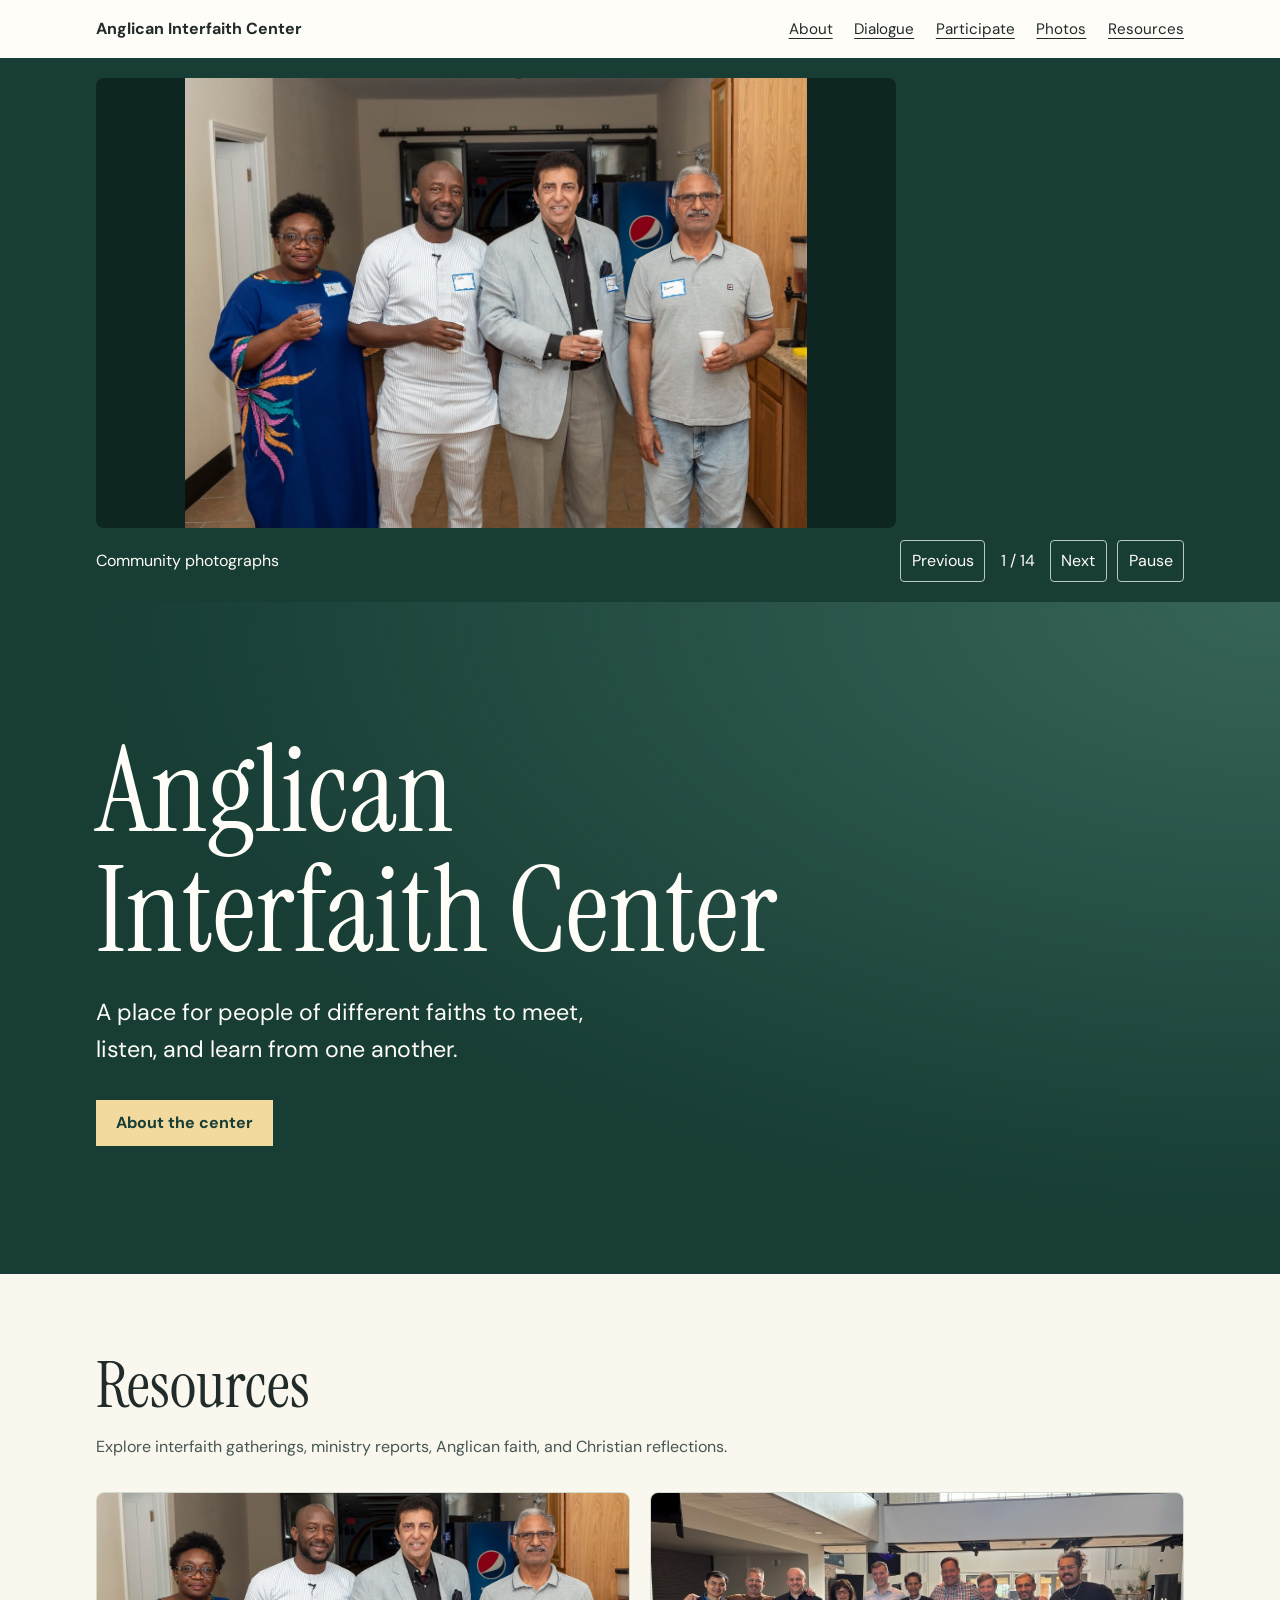
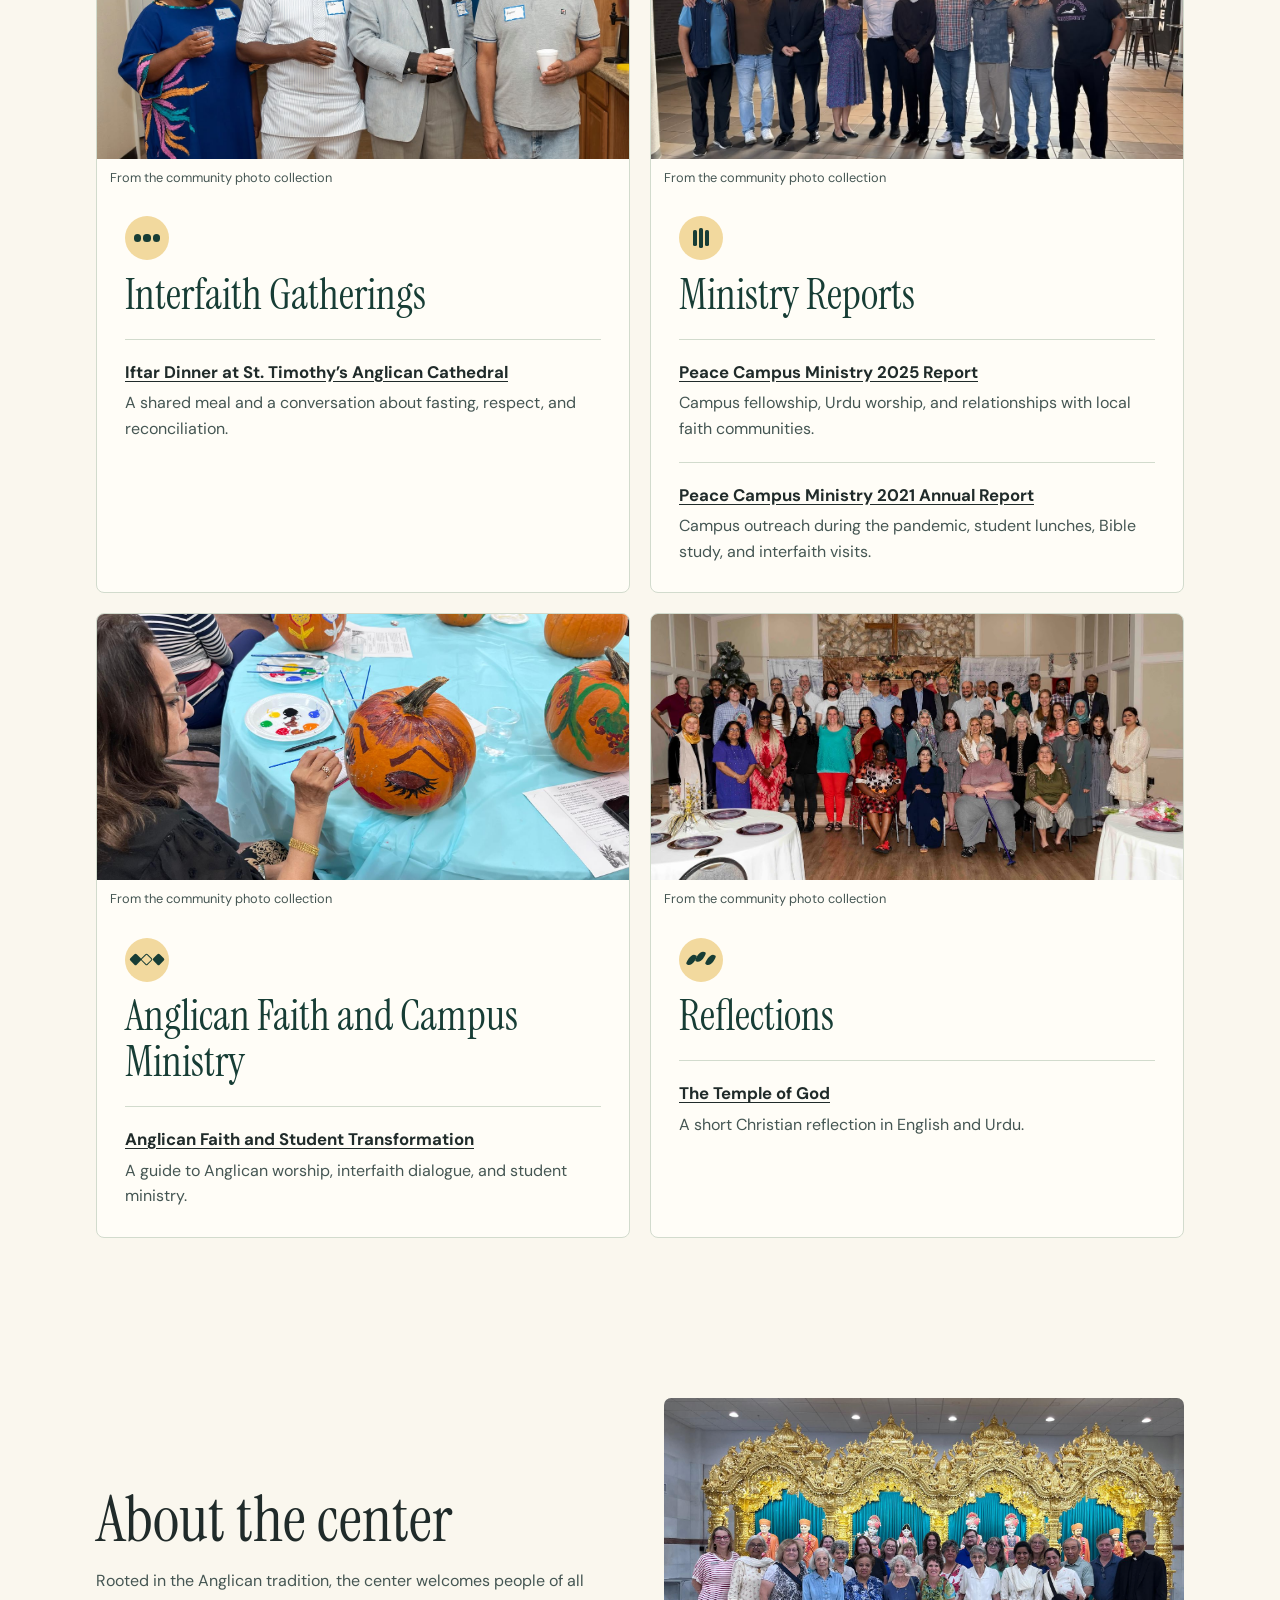
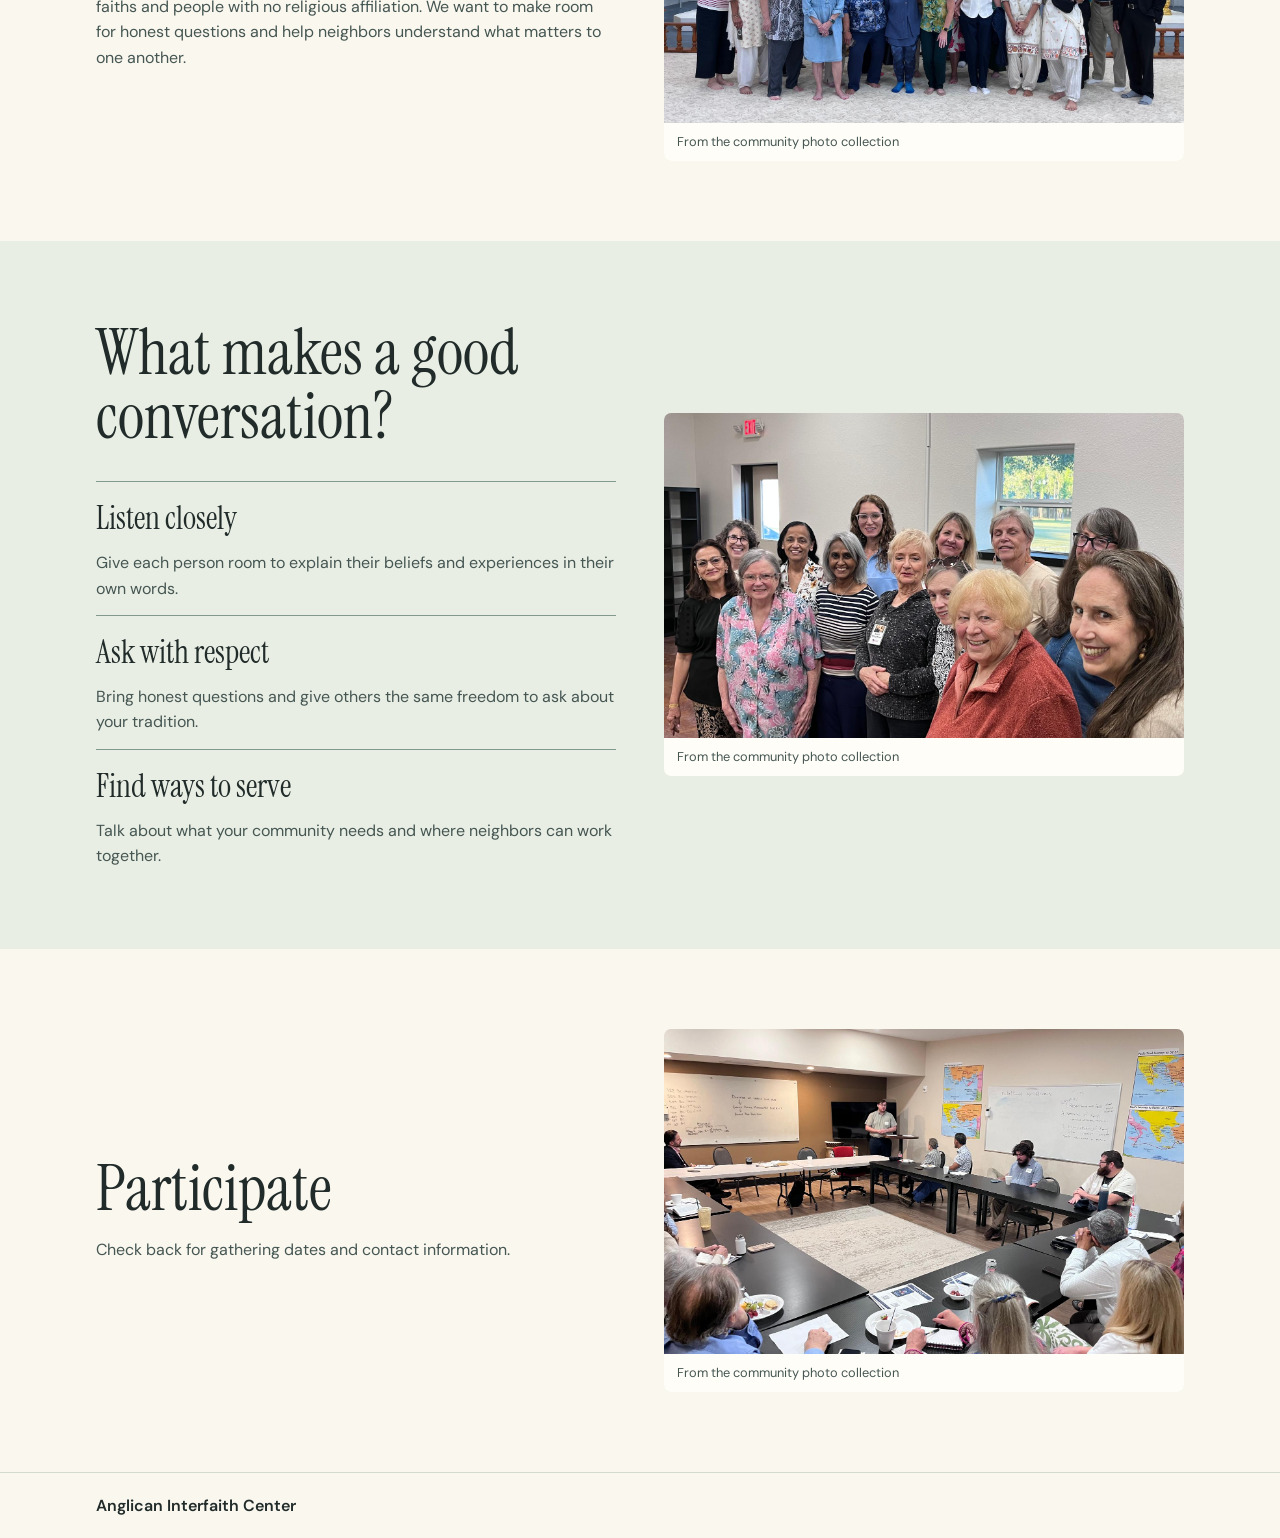
==== index.html @ e0653005 "Add files via upload" ====
<!doctype html>
<html lang="en">
<head>
  <meta charset="utf-8">
  <meta name="viewport" content="width=device-width, initial-scale=1">
  <meta name="description" content="Anglican Interfaith Center is a place for people of different faiths to meet, listen, and learn from one another.">
  <title>Anglican Interfaith Center</title>
  <link rel="stylesheet" href="./styles.css?v=4">
  <script src="./slideshow.js" defer></script>
</head>
<body>
  <a class="skip" href="#main">Skip to content</a>
  <header class="site-header">
    <div class="wrap header-inner">
      <a class="brand" href="./">Anglican Interfaith Center</a>
      <nav aria-label="Main">
        <a href="#about">About</a>
        <a href="#dialogue">Dialogue</a>
        <a href="#participate">Participate</a><a href="#photos">Photos</a>
      <a href="#resources">Resources</a></nav>
    </div>
  </header>
  <main id="main">
    <section id="photos" class="slideshow" aria-label="Community photo slideshow">
      <div class="wrap slideshow-inner">
        <div class="slide-frame">
<img src="./WhatsApp%20Image%202026-11-13%20at%208.32.36%20PM.jpeg" alt="Community gathering photo 1">
<img data-src="./WhatsApp%20Image%202026-11-13%20at%208.42.29%20PM.jpeg" alt="Community gathering photo 2" hidden>
<img data-src="./WhatsApp%20Image%202026-11-13%20at%208.43.48%20PM.jpeg" alt="Community gathering photo 3" hidden>
<img data-src="./WhatsApp%20Image%202026-11-13%20at%208.54.29%20PM%20%281%29.jpeg" alt="Community gathering photo 4" hidden>
<img data-src="./WhatsApp%20Image%202026-11-13%20at%208.54.29%20PM.jpeg" alt="Community gathering photo 5" hidden>
<img data-src="./WhatsApp%20Image%202026-11-13%20at%208.54.29%20PM%20%282%29.jpeg" alt="Community gathering photo 6" hidden>
<img data-src="./WhatsApp%20Image%202026-11-13%20at%208.54.29%20PM%20%283%29.jpeg" alt="Community gathering photo 7" hidden>
<img data-src="./WhatsApp%20Image%202026-11-13%20at%208.56.56%20PM.jpeg" alt="Community gathering photo 8" hidden>
<img data-src="./WhatsApp%20Image%202026-11-13%20at%208.56.56%20PM%20%281%29.jpeg" alt="Community gathering photo 9" hidden>
<img data-src="./WhatsApp%20Image%202026-11-13%20at%208.56.56%20PM%20%282%29.jpeg" alt="Community gathering photo 10" hidden>
<img data-src="./WhatsApp%20Image%202026-11-13%20at%208.30.52%20PM.jpeg" alt="Community gathering photo 11" hidden>
<img data-src="./WhatsApp%20Image%202026-11-13%20at%208.28.42%20PM.jpeg" alt="Community gathering photo 12" hidden>
<img data-src="./WhatsApp%20Image%202026-11-13%20at%208.24.14%20PM.jpeg" alt="Community gathering photo 13" hidden>
<img data-src="./WhatsApp%20Image%202026-11-13%20at%208.21.56%20PM.jpeg" alt="Community gathering photo 14" hidden>
        </div>
        <div class="slide-toolbar">
          <span>Community photographs</span>
          <div class="slide-controls" hidden>
            <button type="button" data-step="-1" aria-label="Previous photo">Previous</button>
            <span class="slide-count">1 / 14</span>
            <button type="button" data-step="1" aria-label="Next photo">Next</button>
            <button type="button" class="slide-toggle">Pause</button>
          </div>
        </div>
      </div>
    </section>

    <section class="hero" aria-labelledby="page-title">
      <div class="wrap">
        <h1 id="page-title">Anglican<br>Interfaith Center</h1>
        <p>A place for people of different faiths to meet, listen, and learn from one another.</p>
        <a class="button" href="#about">About the center</a>
      </div>
    </section>
    <section class="wrap section" id="resources" aria-labelledby="resources-title"><h2 id="resources-title">Resources</h2><p>Explore interfaith gatherings, ministry reports, Anglican faith, and Christian reflections.</p><div class="resource-grid">
      <section class="resource-card resource-visual"><figure class="feature-photo "><img src="./WhatsApp%20Image%202026-11-13%20at%208.32.36%20PM.jpeg" alt="A scene from the center’s community photo collection" loading="lazy" decoding="async"><figcaption>From the community photo collection</figcaption></figure><div class="resource-card-body"><span class="motif motif-gather" aria-hidden="true"><i></i><i></i><i></i></span><h2>Interfaith Gatherings</h2>
        <div class="resource-entry"><h3><a href="./iftar.html">Iftar Dinner at St. Timothy’s Anglican Cathedral</a></h3><p>A shared meal and a conversation about fasting, respect, and reconciliation.</p></div>
      </div></section>
      <section class="resource-card resource-visual"><figure class="feature-photo "><img src="./WhatsApp%20Image%202026-11-13%20at%208.43.48%20PM.jpeg" alt="A scene from the center’s community photo collection" loading="lazy" decoding="async"><figcaption>From the community photo collection</figcaption></figure><div class="resource-card-body"><span class="motif motif-reports" aria-hidden="true"><i></i><i></i><i></i></span><h2>Ministry Reports</h2>
        <div class="resource-entry"><h3><a href="./report-2025.html">Peace Campus Ministry 2025 Report</a></h3><p>Campus fellowship, Urdu worship, and relationships with local faith communities.</p></div>
        <div class="resource-entry"><h3><a href="./report-2021.html">Peace Campus Ministry 2021 Annual Report</a></h3><p>Campus outreach during the pandemic, student lunches, Bible study, and interfaith visits.</p></div>
      </div></section>
      <section class="resource-card resource-visual"><figure class="feature-photo "><img src="./WhatsApp%20Image%202026-11-13%20at%208.54.29%20PM%20%282%29.jpeg" alt="A scene from the center’s community photo collection" loading="lazy" decoding="async"><figcaption>From the community photo collection</figcaption></figure><div class="resource-card-body"><span class="motif motif-faith" aria-hidden="true"><i></i><i></i><i></i></span><h2>Anglican Faith and Campus Ministry</h2>
        <div class="resource-entry"><h3><a href="./anglican-faith.html">Anglican Faith and Student Transformation</a></h3><p>A guide to Anglican worship, interfaith dialogue, and student ministry.</p></div>
      </div></section>
      <section class="resource-card resource-visual"><figure class="feature-photo "><img src="./WhatsApp%20Image%202026-11-13%20at%208.28.42%20PM.jpeg" alt="A scene from the center’s community photo collection" loading="lazy" decoding="async"><figcaption>From the community photo collection</figcaption></figure><div class="resource-card-body"><span class="motif motif-reflect" aria-hidden="true"><i></i><i></i><i></i></span><h2>Reflections</h2>
        <div class="resource-entry"><h3><a href="./temple-of-god.html">The Temple of God</a></h3><p>A short Christian reflection in English and Urdu.</p></div>
      </div></section>
    </div>
  </section>
    <section class="wrap section" id="about" aria-labelledby="about-title"><div class="section-visual"><div>
      <h2 id="about-title">About the center</h2>
      <p>Rooted in the Anglican tradition, the center welcomes people of all faiths and people with no religious affiliation. We want to make room for honest questions and help neighbors understand what matters to one another.</p>
    </div><figure class="feature-photo "><img src="./WhatsApp%20Image%202026-11-13%20at%208.42.29%20PM.jpeg" alt="A scene from the center’s community photo collection" loading="lazy" decoding="async"><figcaption>From the community photo collection</figcaption></figure></div></section>
    <section class="dialogue" id="dialogue" aria-labelledby="dialogue-title"><div class="section-visual"><div>
      <div class="wrap section">
        <h2 id="dialogue-title">What makes a good conversation?</h2>
        <div class="topics">
          <article>
            <h3>Listen closely</h3>
            <p>Give each person room to explain their beliefs and experiences in their own words.</p>
          </article>
          <article>
            <h3>Ask with respect</h3>
            <p>Bring honest questions and give others the same freedom to ask about your tradition.</p>
          </article>
          <article>
            <h3>Find ways to serve</h3>
            <p>Talk about what your community needs and where neighbors can work together.</p>
          </article>
        </div>
      </div>
    </div><figure class="feature-photo "><img src="./WhatsApp%20Image%202026-11-13%20at%208.54.29%20PM%20%283%29.jpeg" alt="A scene from the center’s community photo collection" loading="lazy" decoding="async"><figcaption>From the community photo collection</figcaption></figure></div></section>
    <section class="wrap section" id="participate" aria-labelledby="participate-title"><div class="section-visual"><div>
      <h2 id="participate-title">Participate</h2>
      <p>Check back for gathering dates and contact information.</p>
    </div><figure class="feature-photo "><img src="./WhatsApp%20Image%202026-11-13%20at%208.56.56%20PM%20%281%29.jpeg" alt="A scene from the center’s community photo collection" loading="lazy" decoding="async"><figcaption>From the community photo collection</figcaption></figure></div></section>
  </main>
  <footer class="site-footer">
    <div class="wrap">Anglican Interfaith Center</div>
  </footer>
</body>
</html>
---- styles.css ----
@import url("https://fonts.googleapis.com/css2?family=DM+Sans:wght@400;500;600;700&family=Instrument+Serif:ital@0;1&display=swap");

:root {
  color-scheme: light;
  --ink: #202b2a;
  --muted: #455653;
  --paper: #faf7ee;
  --white: #fffdf7;
  --green: #173d35;
  --gold: #f2d99e;
  --line: #d2dbcd;
  font: 100%/1.6 "DM Sans", system-ui, sans-serif;
}
* { box-sizing: border-box; }
body { margin: 0; background: var(--paper); color: var(--ink); }
a { color: inherit; }
a:focus-visible { outline: 3px solid currentColor; outline-offset: 5px; }
.wrap { width: min(100% - 2.5rem, 68rem); margin-inline: auto; }
.skip { position: absolute; z-index: 1; top: 1rem; left: 1rem; background: var(--white); padding: .5rem 1rem; transform: translateY(-200%); }
.skip:focus { transform: none; }
.site-header { background: var(--white); }
.header-inner { display: flex; justify-content: space-between; align-items: center; flex-wrap: wrap; gap: .75rem 2rem; padding-block: 1rem; }
.brand { font-weight: 700; text-decoration: none; }
nav { display: flex; flex-wrap: wrap; gap: .5rem 1.35rem; }
nav a { font-size: .95rem; text-decoration-thickness: 1px; text-underline-offset: .25em; }
.hero { background: radial-gradient(ellipse at top right, #376458, transparent 65%), var(--green); color: var(--white); padding-block: clamp(4rem, 11vw, 8rem); }
h1, h2, h3 { font-family: "Instrument Serif", Georgia, serif; font-weight: 400; line-height: 1; margin: 0; }
h1 { font-size: clamp(3.25rem, 10vw, 7.5rem); }
.hero p { max-width: 34rem; font-size: clamp(1.1rem, 2.5vw, 1.45rem); margin-block: 1.5rem 2rem; }
.button { display: inline-block; background: var(--gold); color: var(--green); padding: .65rem 1.25rem; font-weight: 700; text-decoration: none; }
.button:hover { background: var(--white); }
.button:focus-visible { outline-color: var(--white); }
.section { padding-block: clamp(2.75rem, 7vw, 5rem); }
h2 { font-size: clamp(2.5rem, 6vw, 4rem); }
h3 { font-size: 2rem; }
.section p { color: var(--muted); max-width: 42rem; margin-block: 1rem 0; }
.dialogue { background: #e9eee4; }
.topics { display: grid; grid-template-columns: repeat(auto-fit, minmax(min(100%, 15rem), 1fr)); gap: 1.5rem; margin-top: 2rem; }
.topics article { border-top: 1px solid #82998d; padding-top: 1.25rem; }
.site-footer { border-top: 1px solid var(--line); padding-block: 1.25rem; font-weight: 600; }

.gallery-title { font-size: clamp(3rem, 7vw, 5.5rem); }
.gallery { display: grid; grid-template-columns: repeat(auto-fit, minmax(min(100%, 19rem), 1fr)); gap: 1.25rem; list-style: none; margin: 2rem 0 0; padding: 0; }
.gallery img { display: block; width: 100%; aspect-ratio: 4 / 3; object-fit: contain; background: #ece6d7; }

[hidden] { display: none !important; }
.slideshow { background: #173d35; color: #fffdf7; padding-block: 1.25rem; }
.slide-frame { aspect-ratio: 16 / 9; max-height: 65vh; background: #0d2621; overflow: hidden; border-radius: .5rem; }
.slide-frame img { width: 100%; height: 100%; object-fit: contain; display: block; }
.slide-toolbar, .slide-controls { display: flex; align-items: center; flex-wrap: wrap; gap: .65rem; }
.slide-toolbar { justify-content: space-between; margin-top: .75rem; }
.slide-controls button { color: inherit; background: transparent; border: 1px solid #b9c9be; border-radius: .25rem; padding: .45rem .65rem; cursor: pointer; font: inherit; }
.slide-controls button:hover { background: #376458; }
.slide-count { min-width: 4ch; text-align: center; font-variant-numeric: tabular-nums; }

.resource-grid { display: grid; grid-template-columns: repeat(auto-fit,minmax(min(100%,24rem),1fr)); gap: 1.25rem; margin-top: 2rem; }
.resource-card { background: var(--white); border: 1px solid var(--line); border-radius: .5rem; padding: clamp(1.25rem,4vw,2rem); }
.resource-card h2 { font-size: clamp(2rem,5vw,2.9rem); color: var(--green); }
.resource-entry { margin-top: 1.25rem; border-top: 1px solid var(--line); padding-top: 1.25rem; }
.resource-entry h3 { font: 700 1.05rem/1.45 "DM Sans",system-ui,sans-serif; }
.resource-entry p { margin-top: .4rem; }
.reading { max-width: 49rem; }
.reading h2 { font-size: clamp(2rem,5vw,2.9rem); margin-top: 2rem; }
.reading li + li { margin-top: .5rem; }
.reading .back-link { margin: 0 0 1rem; }
.reading .byline { border-bottom: 1px solid var(--line); padding-bottom: 1.2rem; }
.reading [lang="ur"] { border-top: 1px solid var(--line); margin-top: 2rem; font-family: "Noto Nastaliq Urdu", "Noto Naskh Arabic", "Segoe UI", serif; font-size: 1.2rem; line-height: 2; }
.reading [lang="ur"] h2 { font-family: inherit; }

#resources, #photos { scroll-margin-top: 1rem; }
.slideshow .slide-frame { max-height: min(50vh, 33rem); }
.reading .article-intro { font-size: 1.22rem; line-height: 1.6; color: var(--ink); }
.resource-card h2 { line-height: 1.1; }
.resource-entry a { text-underline-offset: .18em; }

.feature-photo { margin: 0; background: #e9eee4; border-radius: .45rem; overflow: hidden; }
.feature-photo img { display: block; width: 100%; aspect-ratio: 16 / 10; object-fit: cover; }
.feature-photo figcaption { padding: .55rem .8rem; font-size: .8rem; color: var(--muted); background: var(--white); }
.resource-card.resource-visual { padding: 0; overflow: hidden; }
.resource-card > .feature-photo { border-radius: 0; }
.resource-card .feature-photo img { aspect-ratio: 2 / 1; }
.resource-card-body { position: relative; padding: 1.2rem clamp(1rem, 3vw, 1.75rem) 1.75rem; }
.resource-card-body > h2 { font-size: clamp(1.85rem, 4vw, 2.6rem); }
.section-visual { display: grid; grid-template-columns: repeat(auto-fit,minmax(min(100%,23rem),1fr)); gap: clamp(1.25rem,5vw,3rem); align-items: center; }
.dialogue .section-visual { width: min(100% - 2.5rem, 68rem); margin-inline: auto; padding-block: clamp(2.75rem,7vw,5rem); }
.dialogue .section-visual .wrap.section { width: auto; margin: 0; padding: 0; }
.dialogue .topics { grid-template-columns: 1fr; gap: .85rem; }
.article-photo { margin-block: 1.5rem 2rem; }
.motif { display: inline-flex; width: 2.75rem; height: 2.75rem; align-items: center; justify-content: center; gap: .15rem; margin-bottom: .8rem; border-radius: 50%; background: #f2d99e; color: #173d35; }
.motif i { display: block; width: .45rem; height: .45rem; background: currentColor; border-radius: 50%; }
.motif-reports i { height: .95rem; width: .25rem; border-radius: .1rem; }
.motif-reports i:nth-child(2) { height: 1.25rem; }
.motif-faith i { width: .57rem; height: .57rem; transform: rotate(45deg); border-radius: .1rem; }
.motif-faith i:nth-child(2) { background: transparent; border: 1px solid currentColor; }
.motif-reflect i { width: .45rem; height: .75rem; border-radius: 70% 15%; transform: rotate(25deg); }
.motif-reflect i:nth-child(2) { transform: translateY(-.2rem) rotate(25deg); }
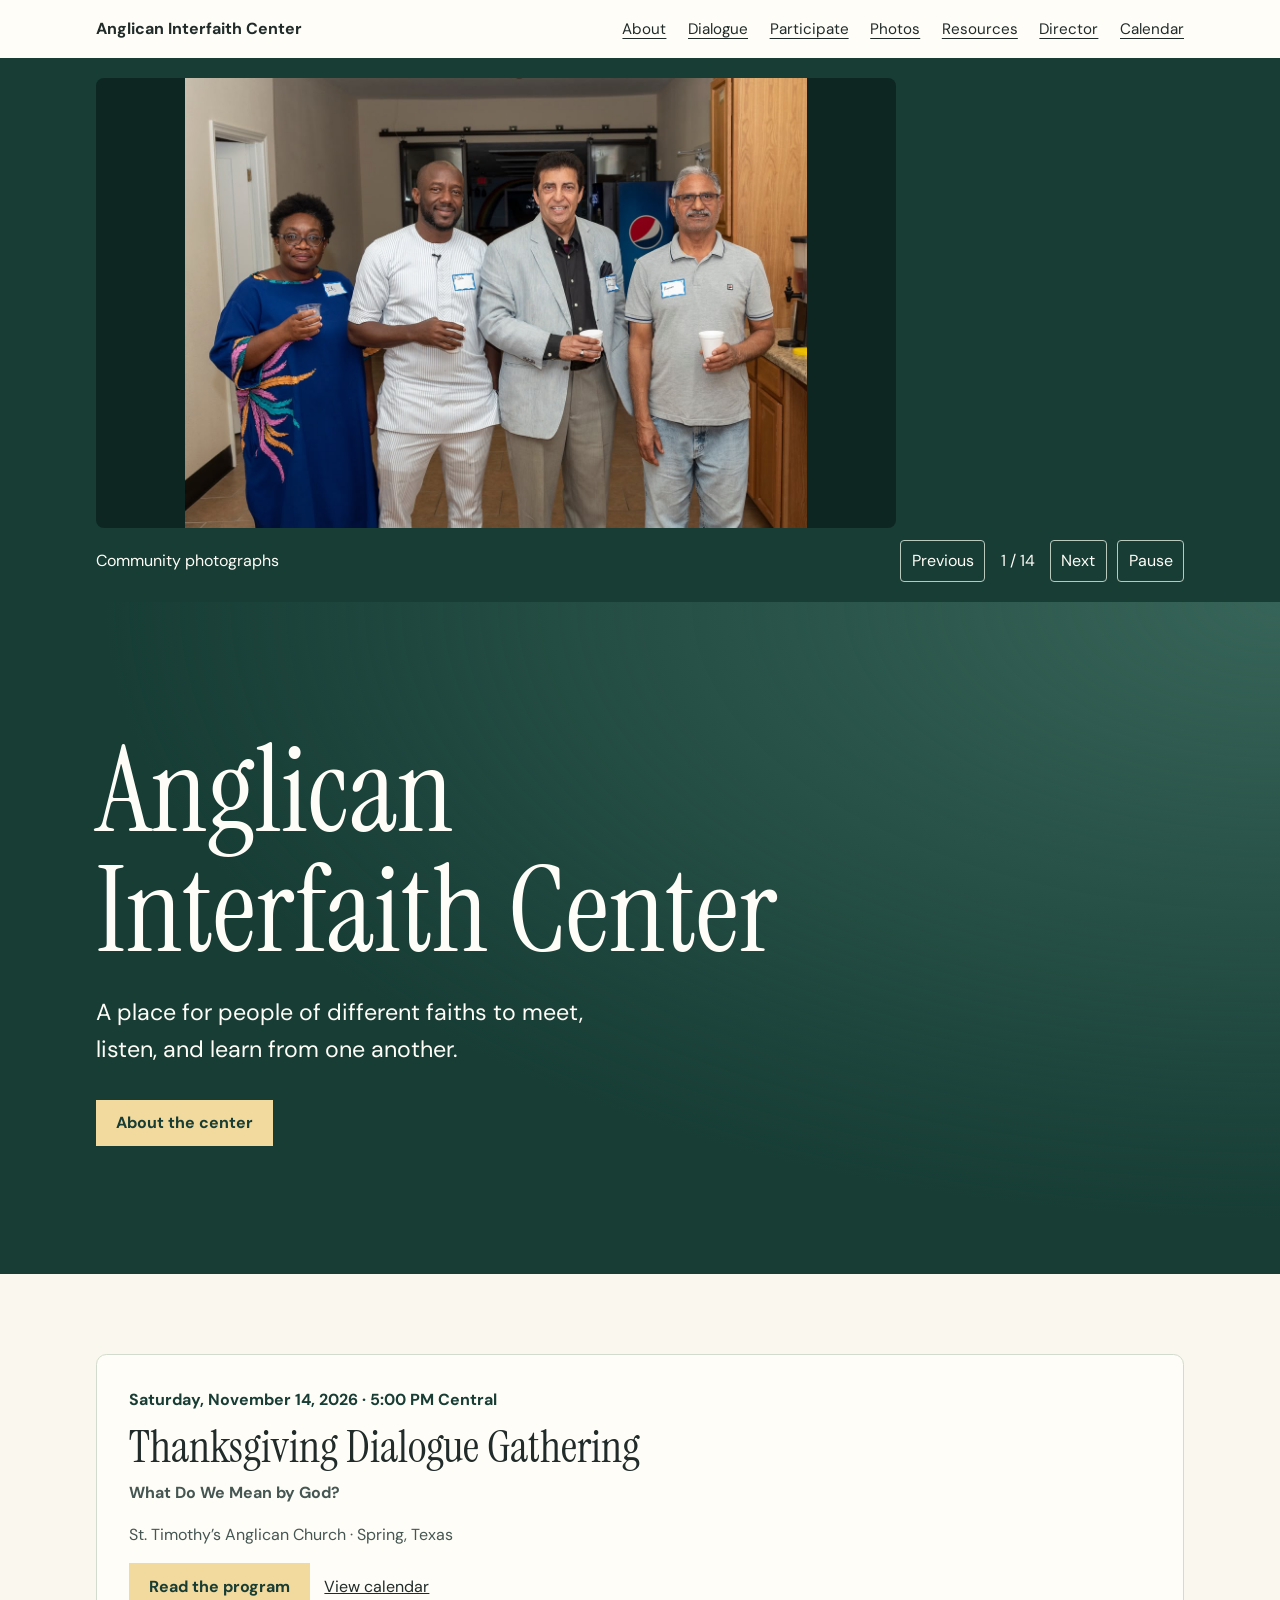
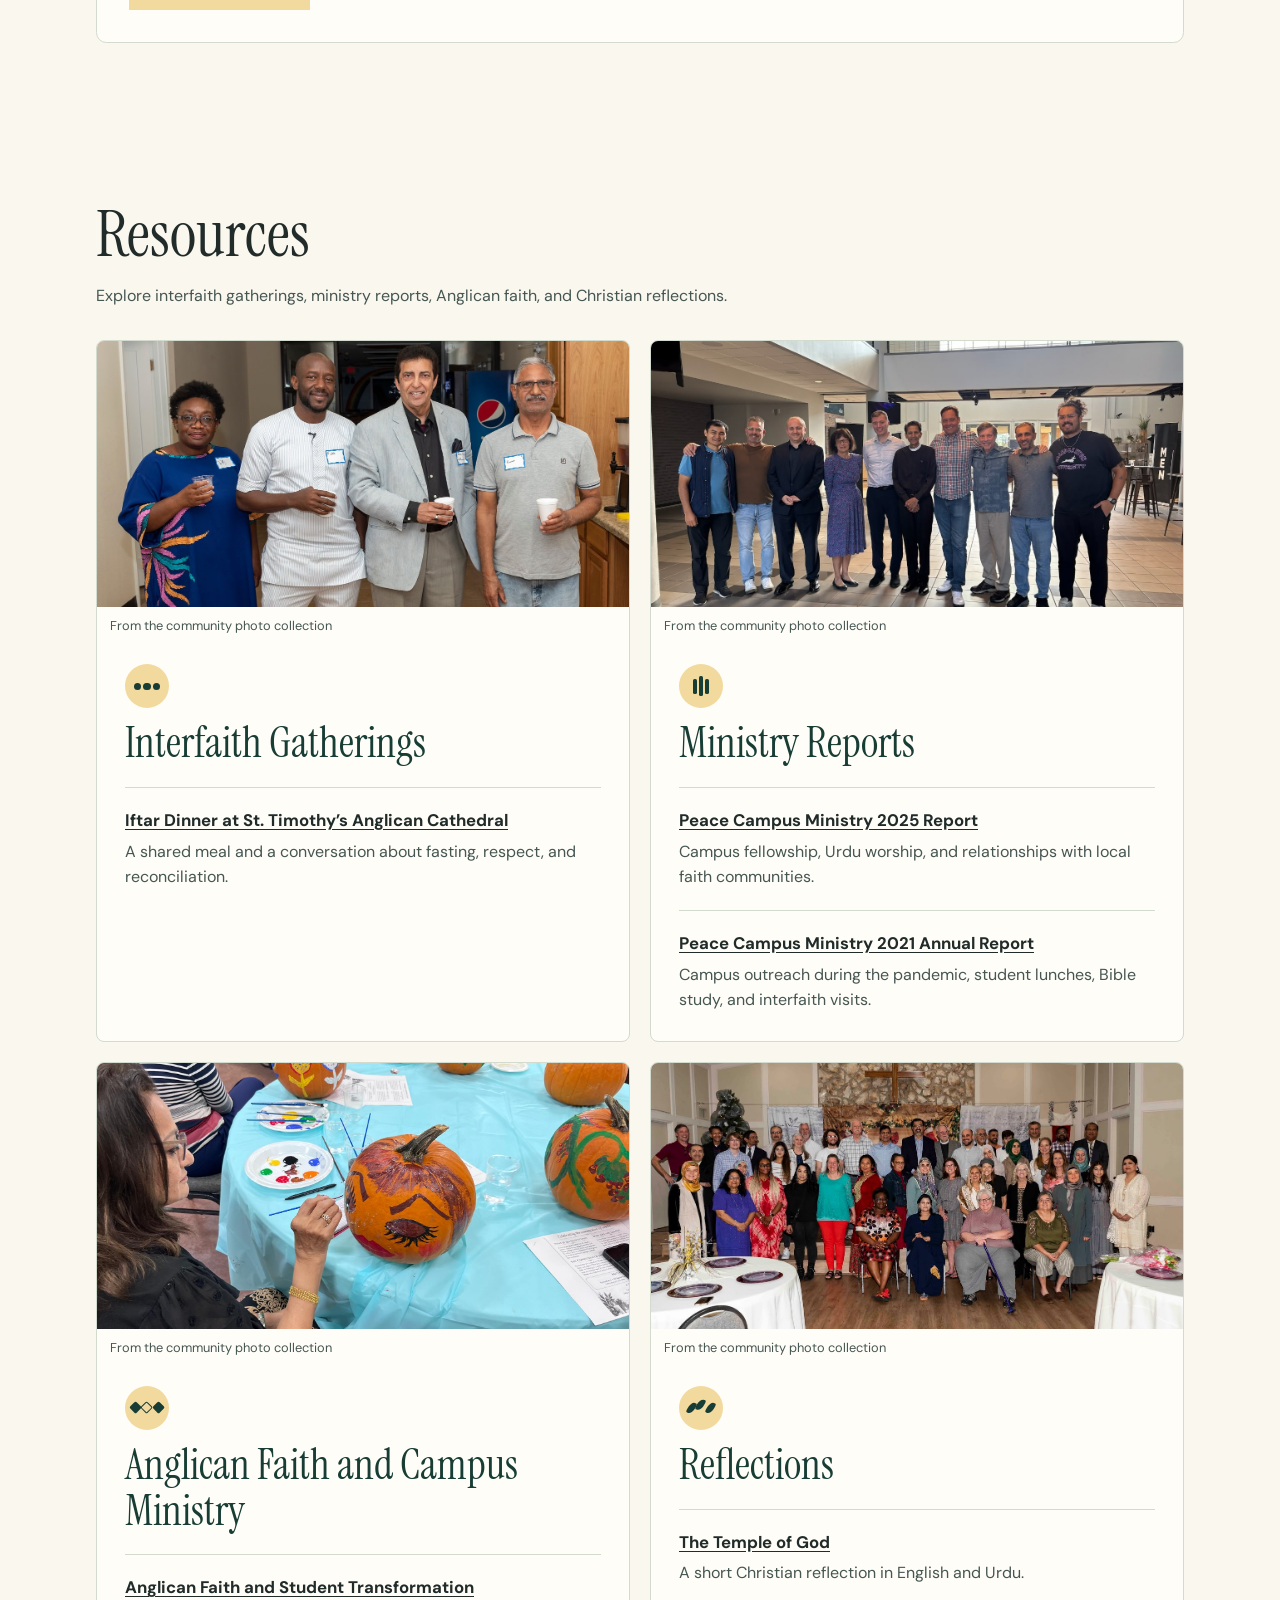
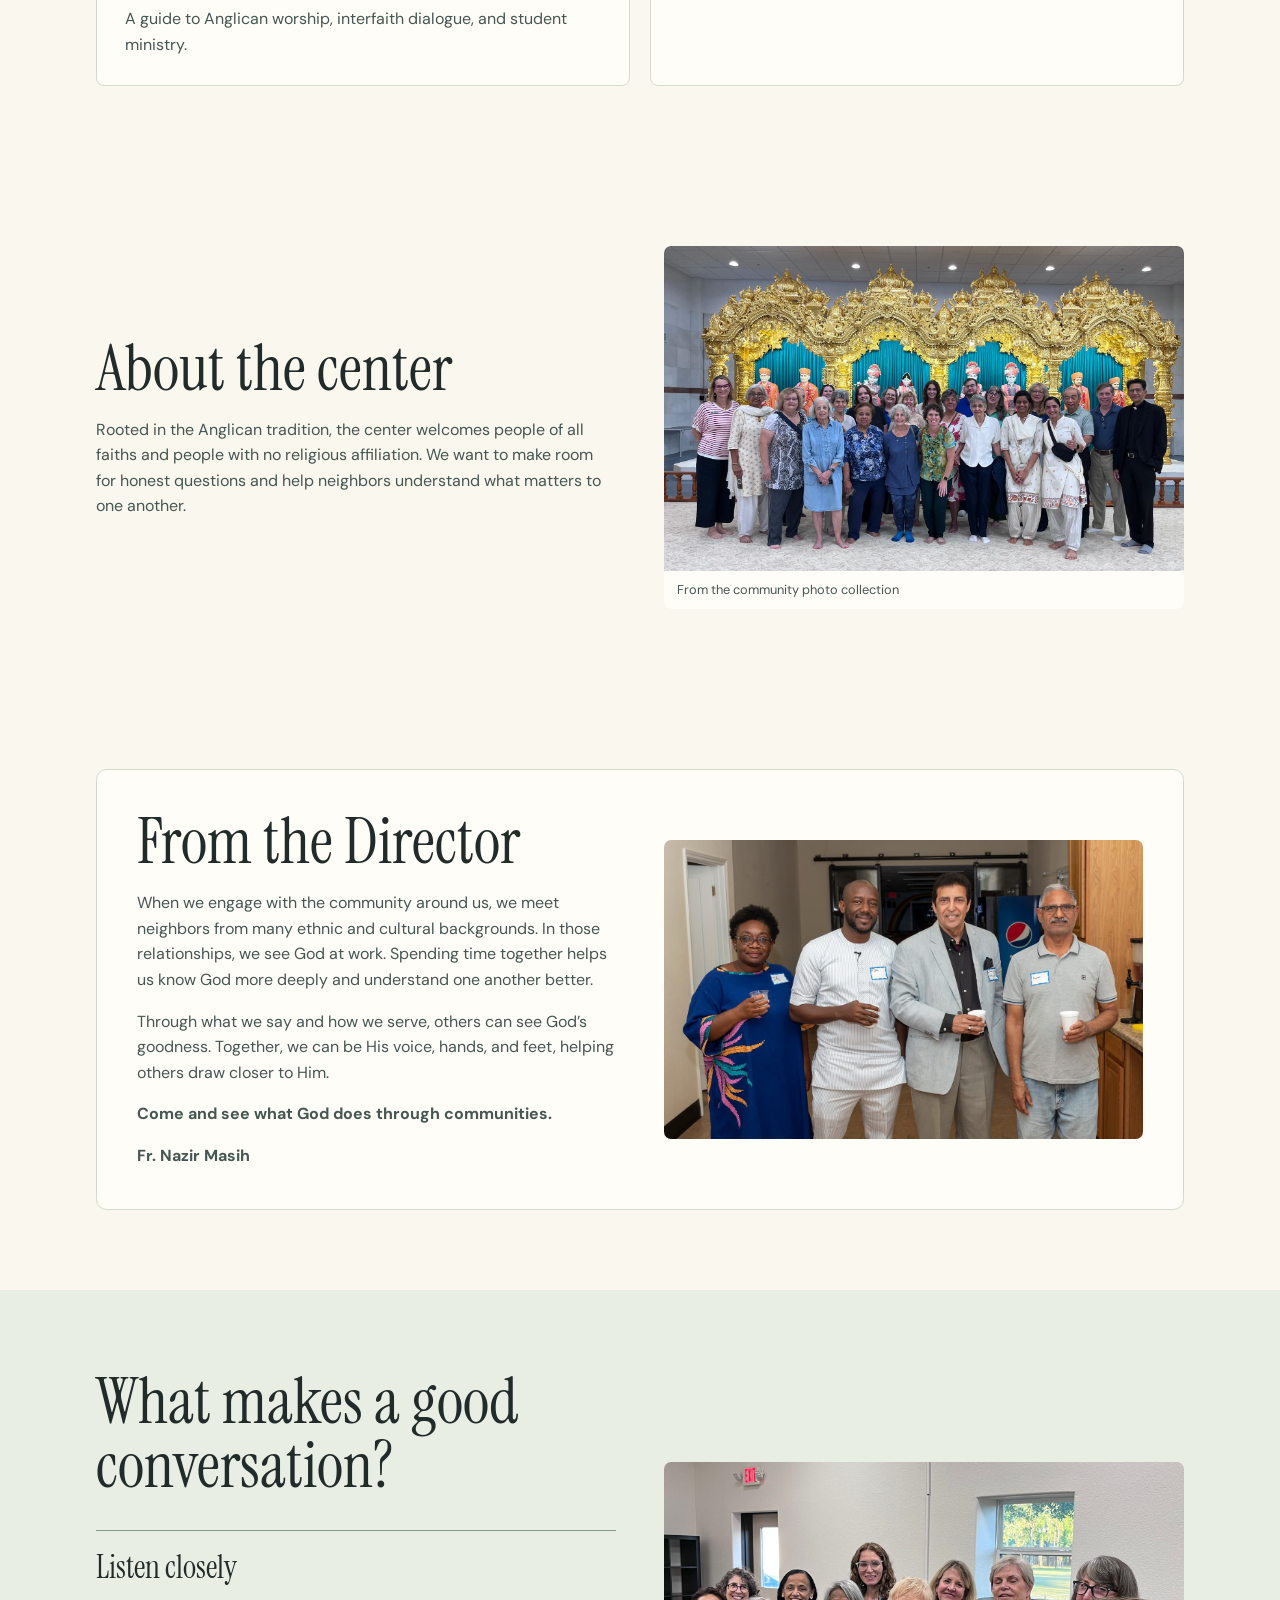
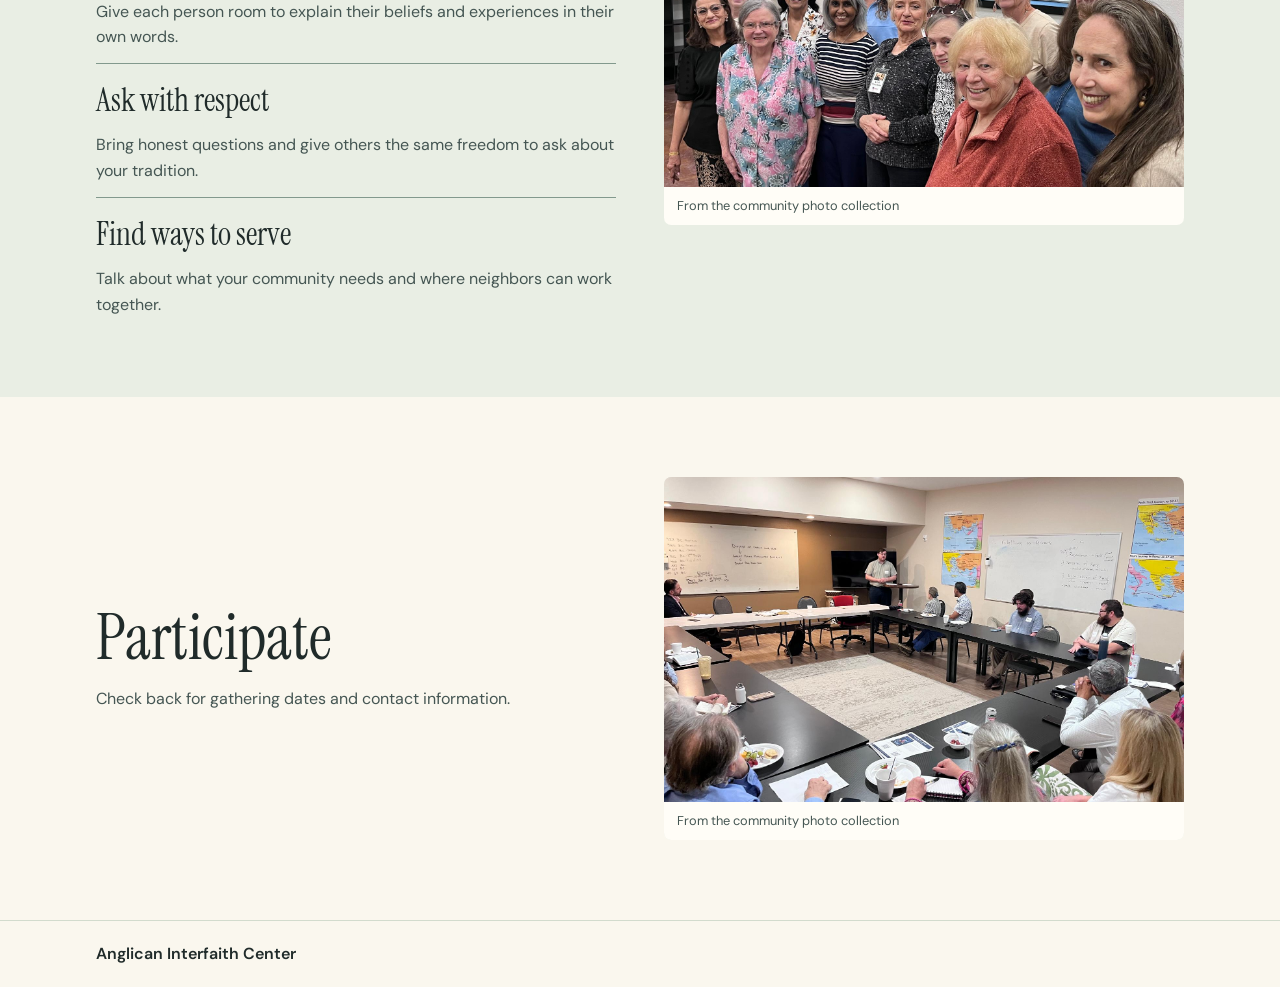
==== commit 48885346: "Add files via upload" ====
--- a/index.html
+++ b/index.html
@@ -5,7 +5,7 @@
   <meta name="viewport" content="width=device-width, initial-scale=1">
   <meta name="description" content="Anglican Interfaith Center is a place for people of different faiths to meet, listen, and learn from one another.">
   <title>Anglican Interfaith Center</title>
-  <link rel="stylesheet" href="./styles.css?v=4">
+  <link rel="stylesheet" href="./styles.css?v=5">
   <script src="./slideshow.js" defer></script>
 </head>
 <body>
@@ -17,7 +17,7 @@
         <a href="#about">About</a>
         <a href="#dialogue">Dialogue</a>
         <a href="#participate">Participate</a><a href="#photos">Photos</a>
-      <a href="#resources">Resources</a></nav>
+      <a href="#resources">Resources</a><a href="#director">Director</a><a href="./calendar.html">Calendar</a></nav>
     </div>
   </header>
   <main id="main">
@@ -58,7 +58,13 @@
         <a class="button" href="#about">About the center</a>
       </div>
     </section>
-    <section class="wrap section" id="resources" aria-labelledby="resources-title"><h2 id="resources-title">Resources</h2><p>Explore interfaith gatherings, ministry reports, Anglican faith, and Christian reflections.</p><div class="resource-grid">
+    <section class="wrap section" aria-labelledby="featured-event"><div class="event-card">
+<p class="event-date"><time datetime="2026-11-14T17:00:00-06:00">Saturday, November 14, 2026 · 5:00 PM Central</time></p>
+<h2 id="featured-event">Thanksgiving Dialogue Gathering</h2>
+<p class="event-theme">What Do We Mean by God?</p><p>St. Timothy’s Anglican Church · Spring, Texas</p>
+<a class="button" href="./thanksgiving-dialogue.html">Read the program</a> <a class="event-calendar-link" href="./calendar.html">View calendar</a>
+</div></section>
+<section class="wrap section" id="resources" aria-labelledby="resources-title"><h2 id="resources-title">Resources</h2><p>Explore interfaith gatherings, ministry reports, Anglican faith, and Christian reflections.</p><div class="resource-grid">
       <section class="resource-card resource-visual"><figure class="feature-photo "><img src="./WhatsApp%20Image%202026-11-13%20at%208.32.36%20PM.jpeg" alt="A scene from the center’s community photo collection" loading="lazy" decoding="async"><figcaption>From the community photo collection</figcaption></figure><div class="resource-card-body"><span class="motif motif-gather" aria-hidden="true"><i></i><i></i><i></i></span><h2>Interfaith Gatherings</h2>
         <div class="resource-entry"><h3><a href="./iftar.html">Iftar Dinner at St. Timothy’s Anglican Cathedral</a></h3><p>A shared meal and a conversation about fasting, respect, and reconciliation.</p></div>
       </div></section>
@@ -78,7 +84,17 @@
       <h2 id="about-title">About the center</h2>
       <p>Rooted in the Anglican tradition, the center welcomes people of all faiths and people with no religious affiliation. We want to make room for honest questions and help neighbors understand what matters to one another.</p>
     </div><figure class="feature-photo "><img src="./WhatsApp%20Image%202026-11-13%20at%208.42.29%20PM.jpeg" alt="A scene from the center’s community photo collection" loading="lazy" decoding="async"><figcaption>From the community photo collection</figcaption></figure></div></section>
-    <section class="dialogue" id="dialogue" aria-labelledby="dialogue-title"><div class="section-visual"><div>
+    <section class="wrap section" id="director" aria-labelledby="director-title">
+<div class="section-visual director-message">
+<div><h2 id="director-title">From the Director</h2>
+<p>When we engage with the community around us, we meet neighbors from many ethnic and cultural backgrounds. In those relationships, we see God at work. Spending time together helps us know God more deeply and understand one another better.</p>
+<p>Through what we say and how we serve, others can see God’s goodness. Together, we can be His voice, hands, and feet, helping others draw closer to Him.</p>
+<p><strong>Come and see what God does through communities.</strong></p>
+<p class="director-signature">Fr. Nazir Masih</p></div>
+<figure class="feature-photo"><img src="./WhatsApp%20Image%202026-11-13%20at%208.32.36%20PM.jpeg" alt="Guests gathered for a community photo" loading="lazy" decoding="async"></figure>
+</div>
+</section>
+<section class="dialogue" id="dialogue" aria-labelledby="dialogue-title"><div class="section-visual"><div>
       <div class="wrap section">
         <h2 id="dialogue-title">What makes a good conversation?</h2>
         <div class="topics">
--- a/styles.css
+++ b/styles.css
@@ -94,3 +94,23 @@
 .motif-faith i:nth-child(2) { background: transparent; border: 1px solid currentColor; }
 .motif-reflect i { width: .45rem; height: .75rem; border-radius: 70% 15%; transform: rotate(25deg); }
 .motif-reflect i:nth-child(2) { transform: translateY(-.2rem) rotate(25deg); }
+
+.calendar-layout { display:grid; grid-template-columns:minmax(0, 1.4fr) minmax(0, 1fr); align-items:start; gap:1.5rem; margin-top:2rem; }
+.calendar-panel,.event-card { padding:clamp(1rem,3vw,2rem); border-radius:.65rem; border:1px solid var(--line); background:var(--white); }
+.calendar-header { display:flex; align-items:center; justify-content:space-between; gap:.65rem; }
+.calendar-header h2,.event-card h2 { font-size:clamp(1.75rem,4vw,2.8rem); margin:0; }
+#month-controls button { font:inherit; font-size:1.45rem; padding:0 .6rem; border:1px solid var(--line); border-radius:.3rem; background:var(--paper); cursor:pointer; }
+#calendar-grid { width:100%; table-layout:fixed; border-collapse:collapse; margin-top:1rem; text-align:center; }
+#calendar-grid th { font-size:.8rem; color:var(--muted); }
+#calendar-grid td { border-bottom:1px solid var(--line); height:2.65rem; }
+.calendar-event-day { display:inline-flex; min-width:2rem; min-height:2rem; justify-content:center; align-items:center; border-radius:50%; background:var(--green); color:var(--white); font-weight:700; }
+.event-card:target { outline:2px solid var(--green); outline-offset:3px; }
+.event-card .event-date,.event-date { font-weight:700; color:var(--green); margin:0 0 .75rem; }
+.event-card .event-theme { font-weight:700; margin-top:.65rem; }
+.event-card .button { margin-top:1rem; }
+@media (max-width: 47rem) { .calendar-layout { grid-template-columns: 1fr; } }
+
+
+.director-message { background:var(--white); border:1px solid var(--line); padding:clamp(1.25rem,4vw,2.5rem); border-radius:.65rem; }
+.director-signature { font-weight:700; }
+.event-calendar-link { display:inline-block; margin:.65rem; }
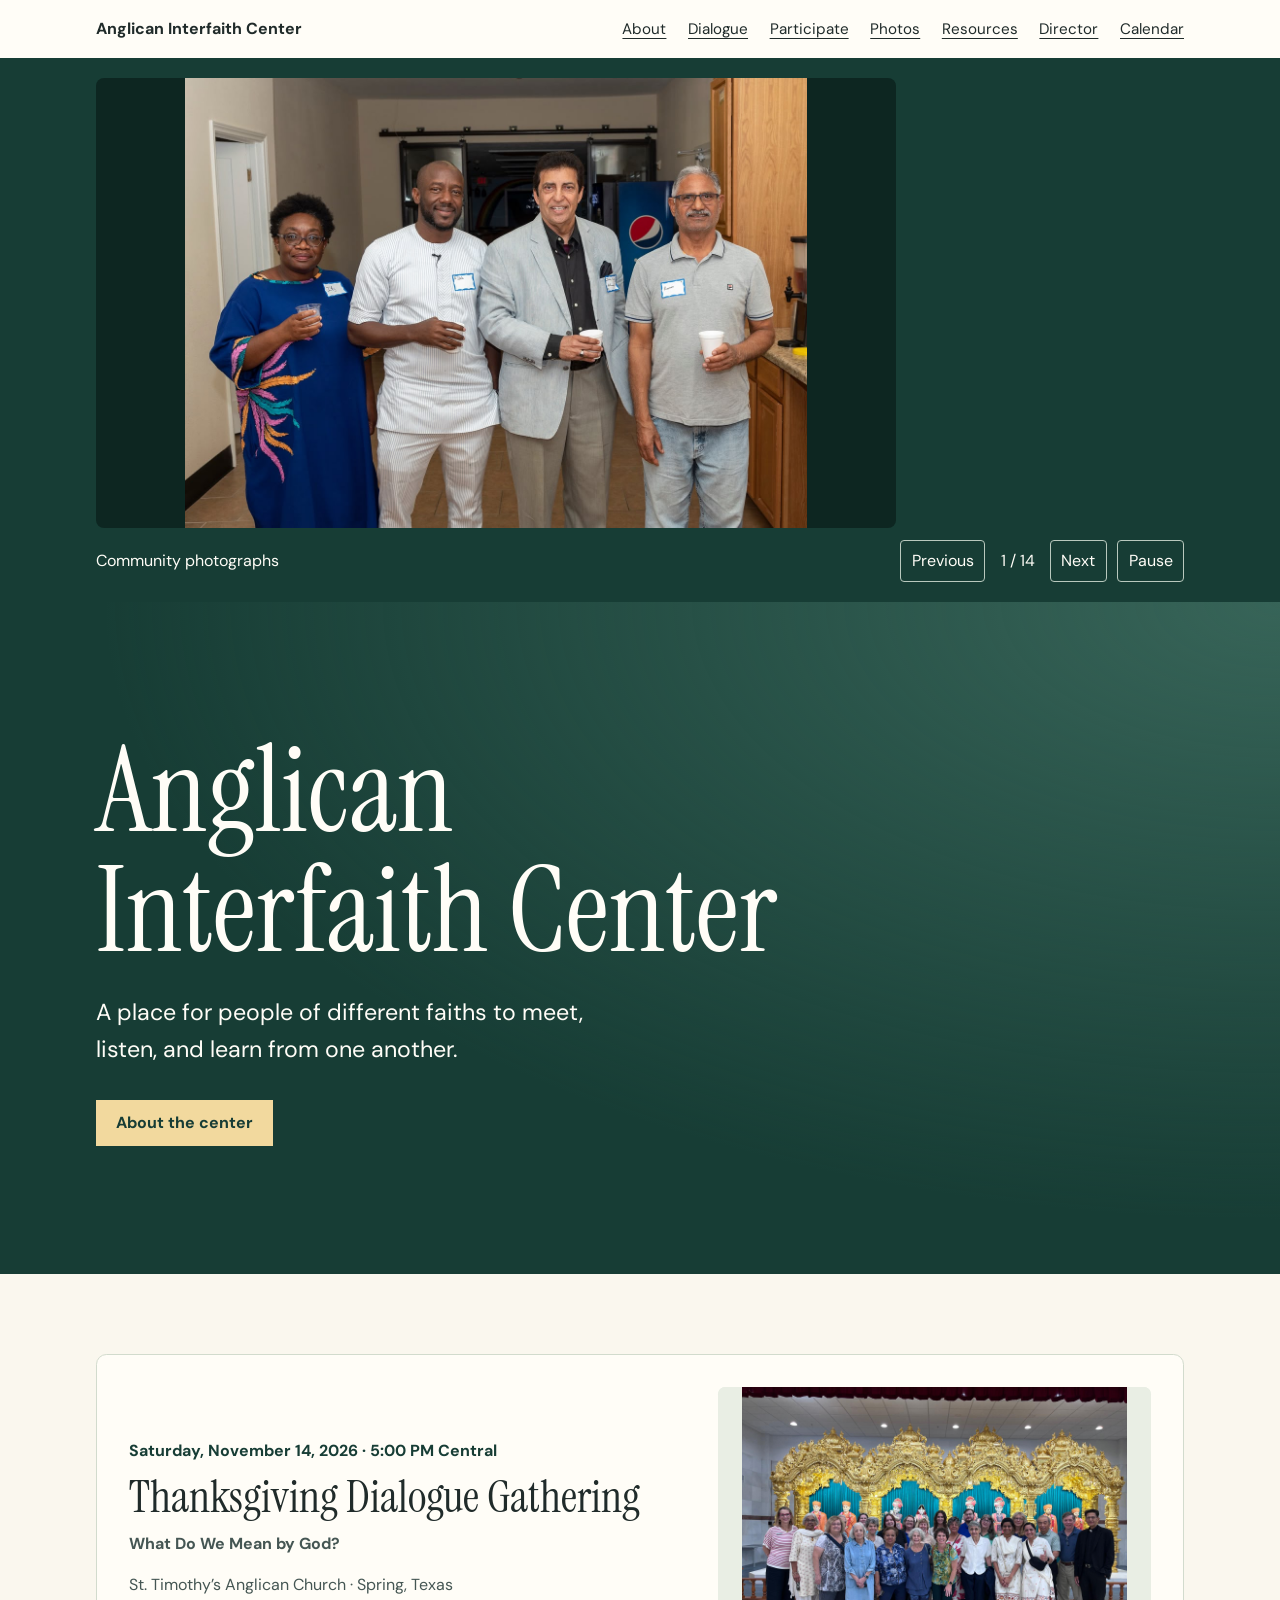
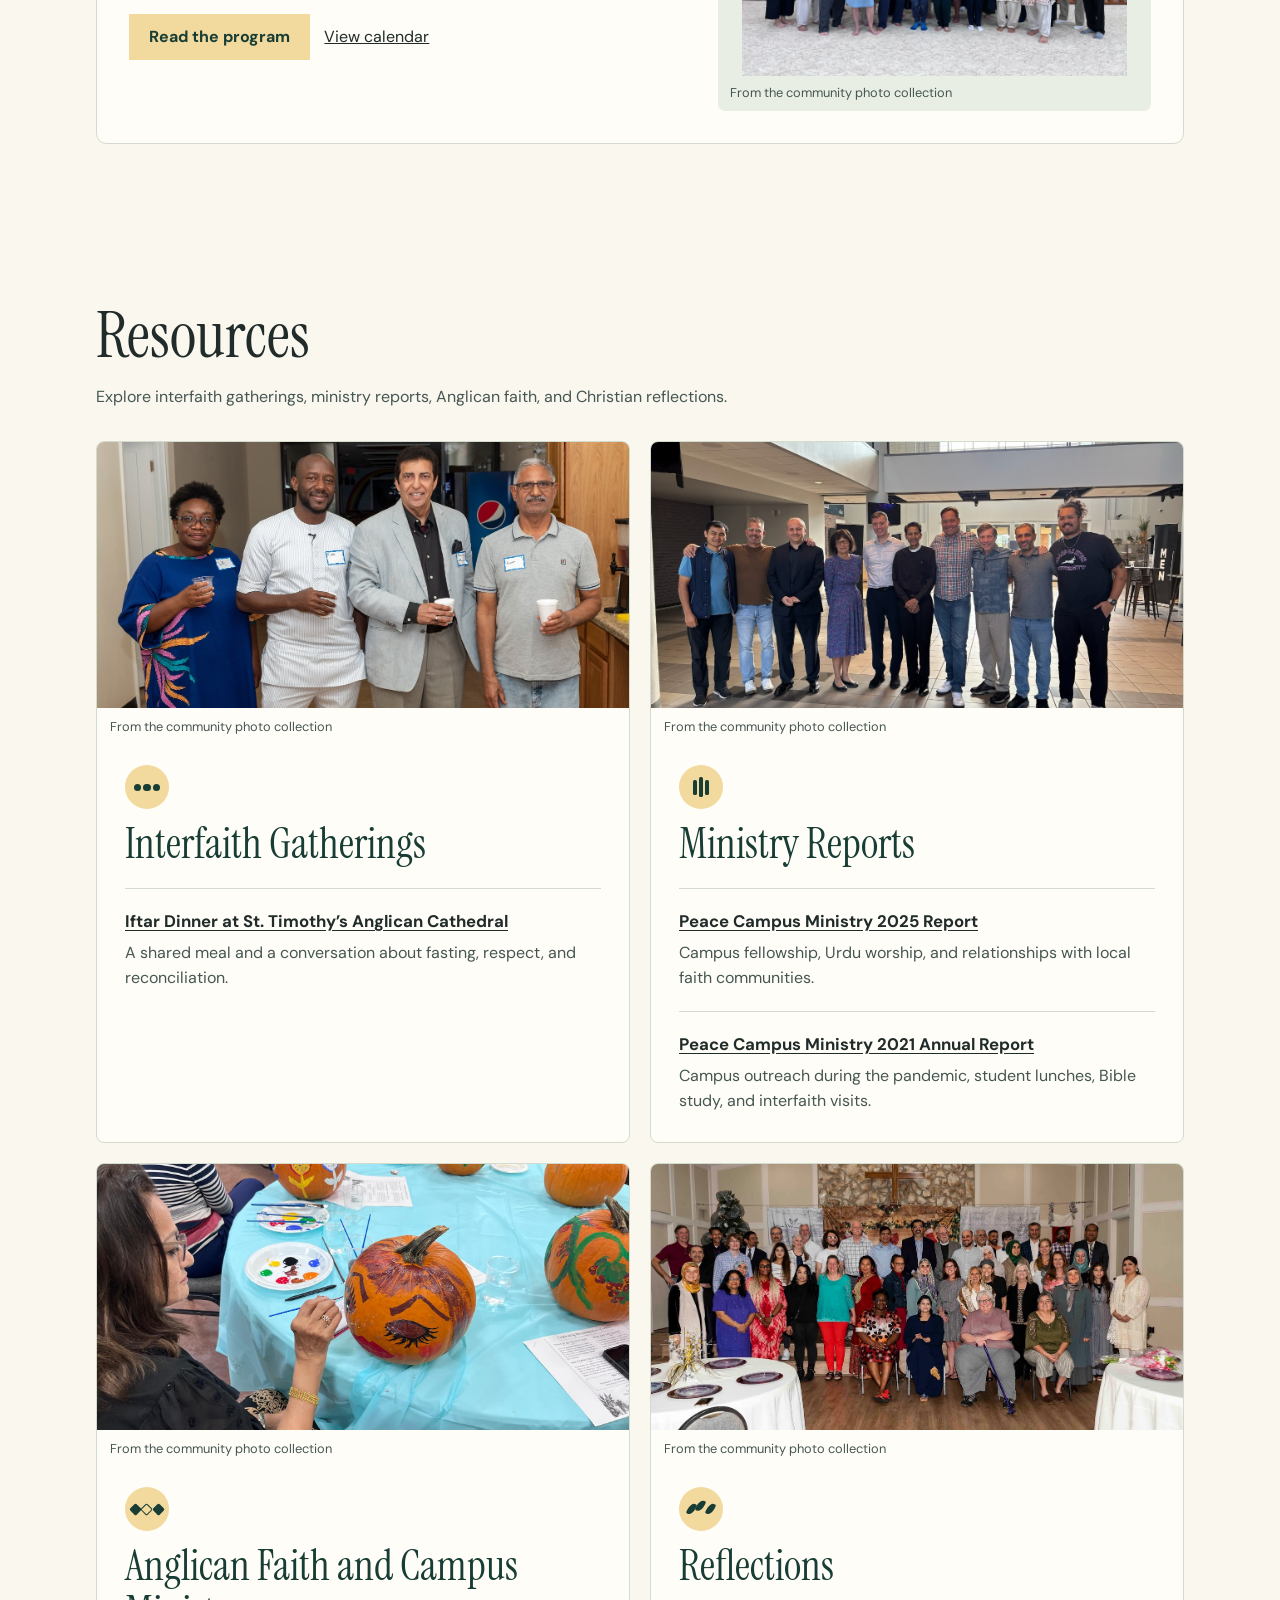
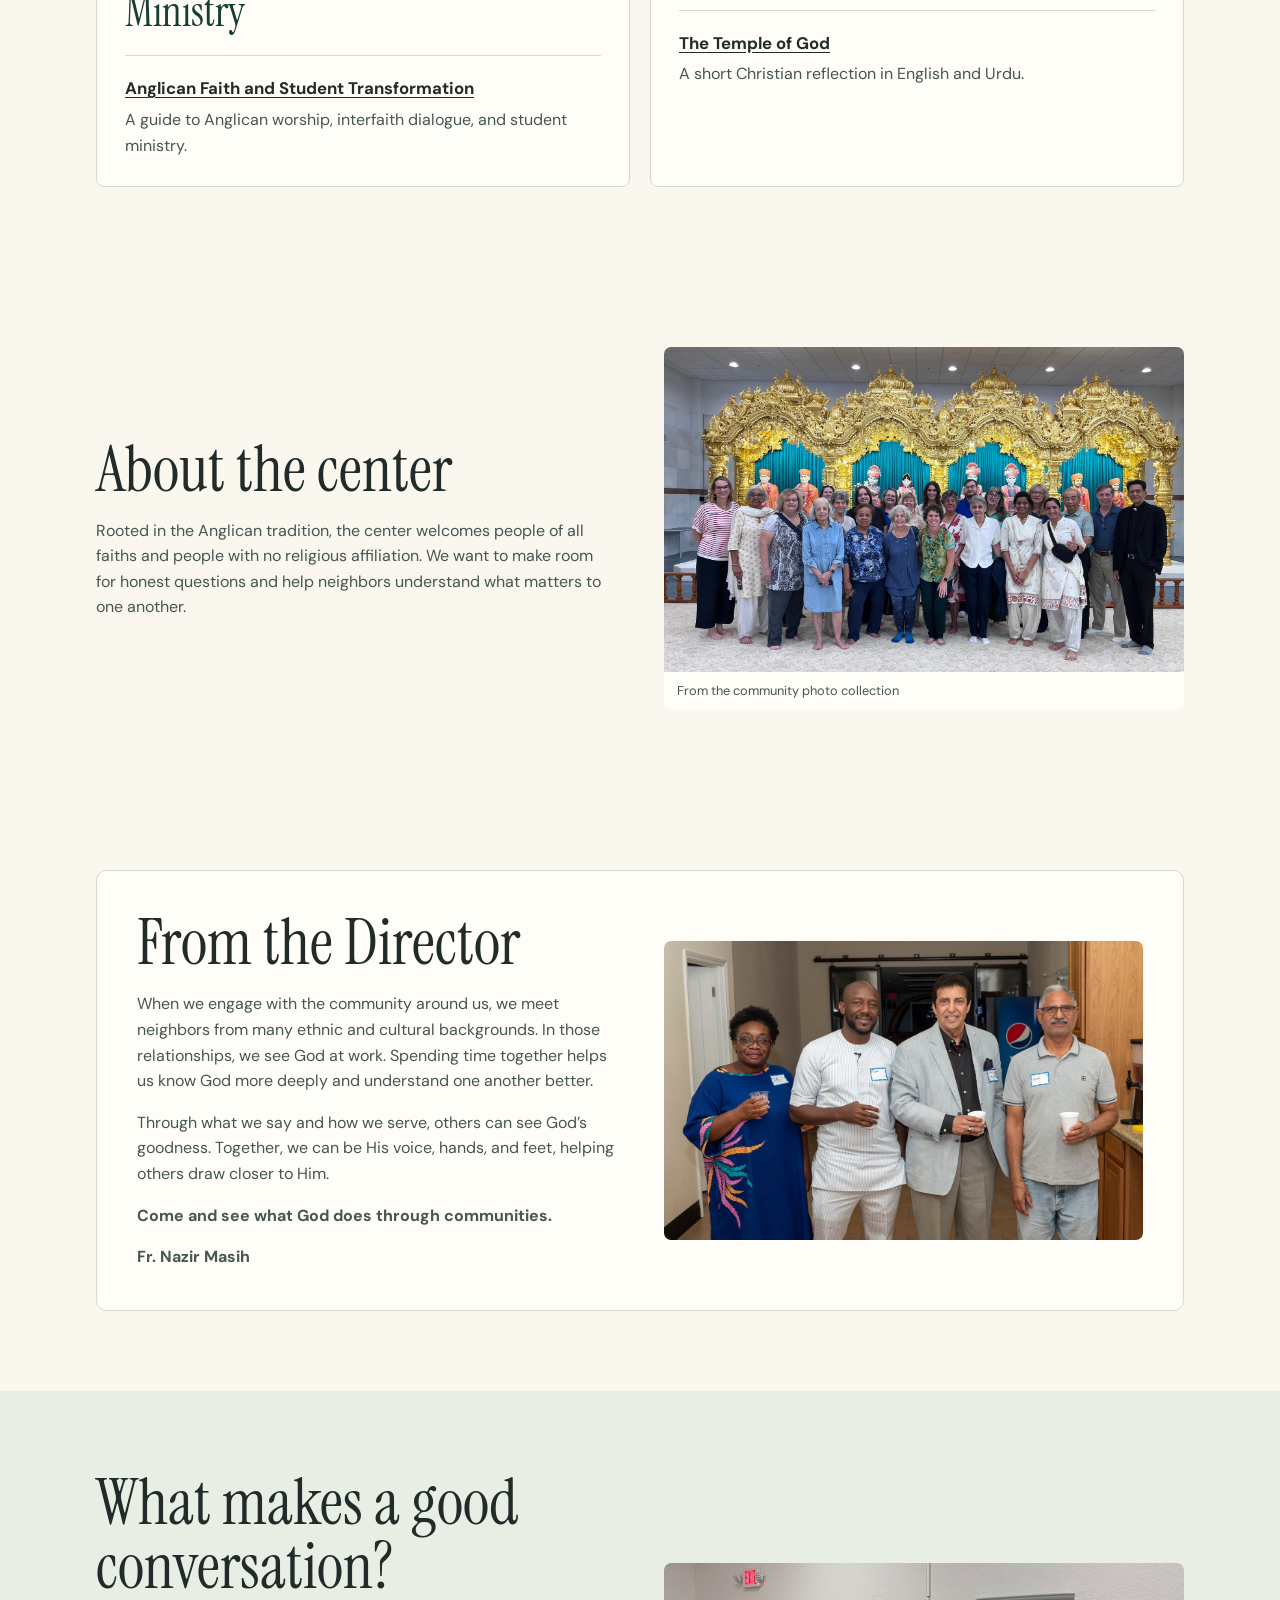
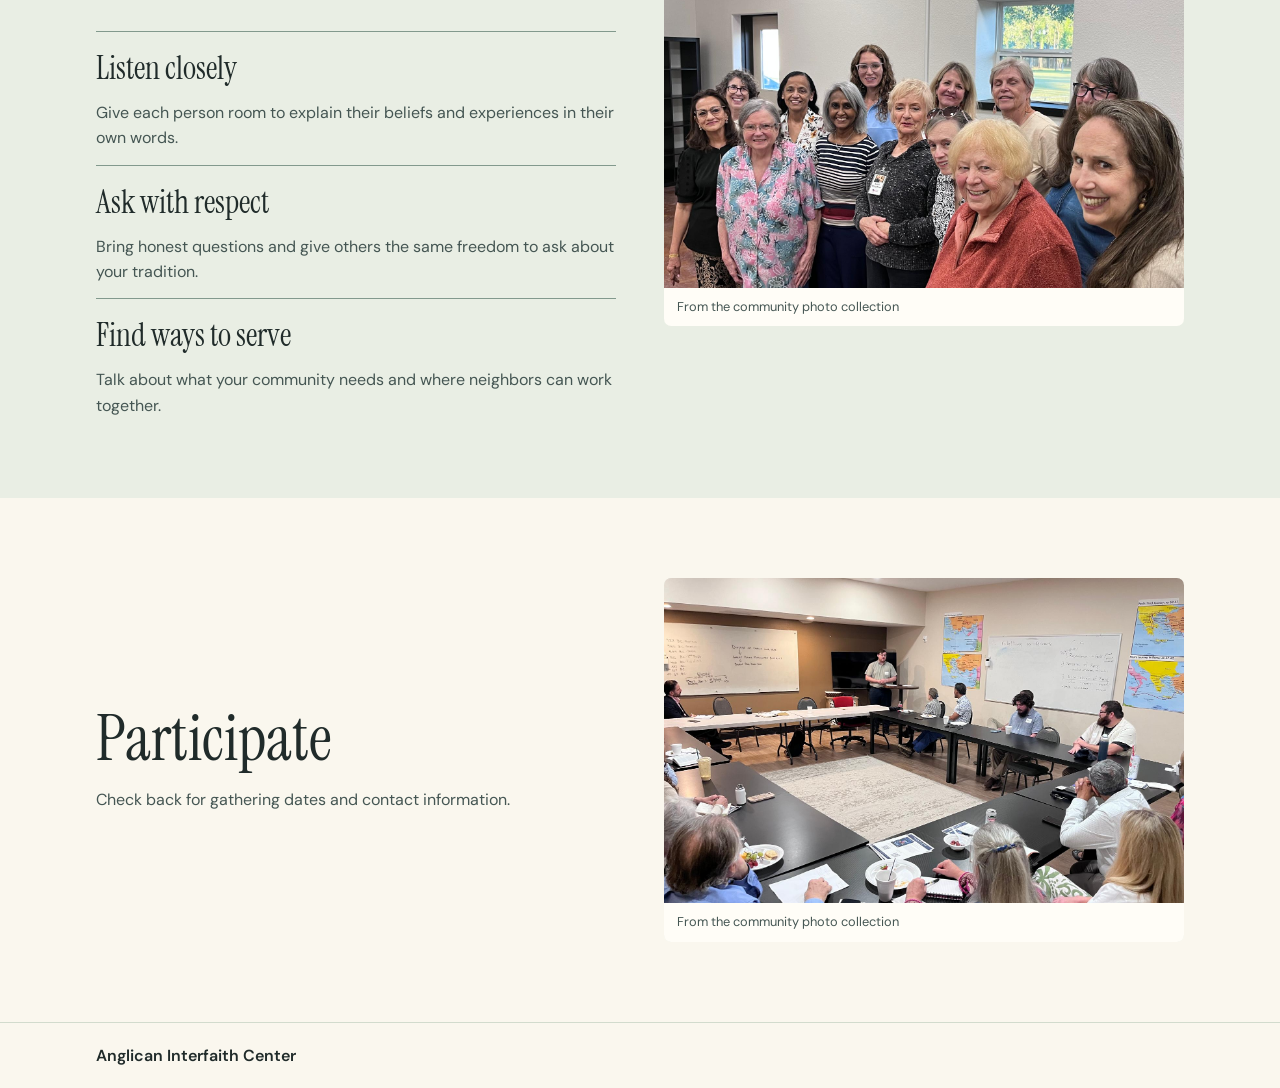
==== commit 17ee4970: "Add files via upload" ====
--- a/index.html
+++ b/index.html
@@ -5,7 +5,7 @@
   <meta name="viewport" content="width=device-width, initial-scale=1">
   <meta name="description" content="Anglican Interfaith Center is a place for people of different faiths to meet, listen, and learn from one another.">
   <title>Anglican Interfaith Center</title>
-  <link rel="stylesheet" href="./styles.css?v=5">
+  <link rel="stylesheet" href="./styles.css?v=6">
   <script src="./slideshow.js" defer></script>
 </head>
 <body>
@@ -58,12 +58,12 @@
         <a class="button" href="#about">About the center</a>
       </div>
     </section>
-    <section class="wrap section" aria-labelledby="featured-event"><div class="event-card">
+    <section class="wrap section" aria-labelledby="featured-event"><div class="event-card event-with-photo event-featured"><div class="event-copy">
 <p class="event-date"><time datetime="2026-11-14T17:00:00-06:00">Saturday, November 14, 2026 · 5:00 PM Central</time></p>
 <h2 id="featured-event">Thanksgiving Dialogue Gathering</h2>
 <p class="event-theme">What Do We Mean by God?</p><p>St. Timothy’s Anglican Church · Spring, Texas</p>
 <a class="button" href="./thanksgiving-dialogue.html">Read the program</a> <a class="event-calendar-link" href="./calendar.html">View calendar</a>
-</div></section>
+</div><figure class="event-photo"><img src="./WhatsApp%20Image%202026-11-13%20at%208.42.29%20PM.jpeg" alt="A photo from the center’s community collection" loading="lazy" decoding="async"><figcaption>From the community photo collection</figcaption></figure></div></section>
 <section class="wrap section" id="resources" aria-labelledby="resources-title"><h2 id="resources-title">Resources</h2><p>Explore interfaith gatherings, ministry reports, Anglican faith, and Christian reflections.</p><div class="resource-grid">
       <section class="resource-card resource-visual"><figure class="feature-photo "><img src="./WhatsApp%20Image%202026-11-13%20at%208.32.36%20PM.jpeg" alt="A scene from the center’s community photo collection" loading="lazy" decoding="async"><figcaption>From the community photo collection</figcaption></figure><div class="resource-card-body"><span class="motif motif-gather" aria-hidden="true"><i></i><i></i><i></i></span><h2>Interfaith Gatherings</h2>
         <div class="resource-entry"><h3><a href="./iftar.html">Iftar Dinner at St. Timothy’s Anglican Cathedral</a></h3><p>A shared meal and a conversation about fasting, respect, and reconciliation.</p></div>
--- a/styles.css
+++ b/styles.css
@@ -114,3 +114,13 @@
 .director-message { background:var(--white); border:1px solid var(--line); padding:clamp(1.25rem,4vw,2.5rem); border-radius:.65rem; }
 .director-signature { font-weight:700; }
 .event-calendar-link { display:inline-block; margin:.65rem; }
+
+.event-with-photo { display:grid; gap:1.15rem; }
+.event-with-photo .event-copy { min-width:0; }
+.event-featured { align-items:center; }
+.event-photo { min-width:0; margin:0; overflow:hidden; border-radius:.45rem; background:#e9eee4; }
+.event-photo img { display:block; width:100%; aspect-ratio:3 / 2; object-fit:contain; background:#e9eee4; }
+.event-photo figcaption { padding:.45rem .75rem; font-size:.8rem; color:var(--muted); }
+@media (min-width:48rem) {
+  .event-featured { grid-template-columns:minmax(0, 1.25fr) minmax(0, 1fr); gap:clamp(1.25rem,4vw,3rem); }
+}
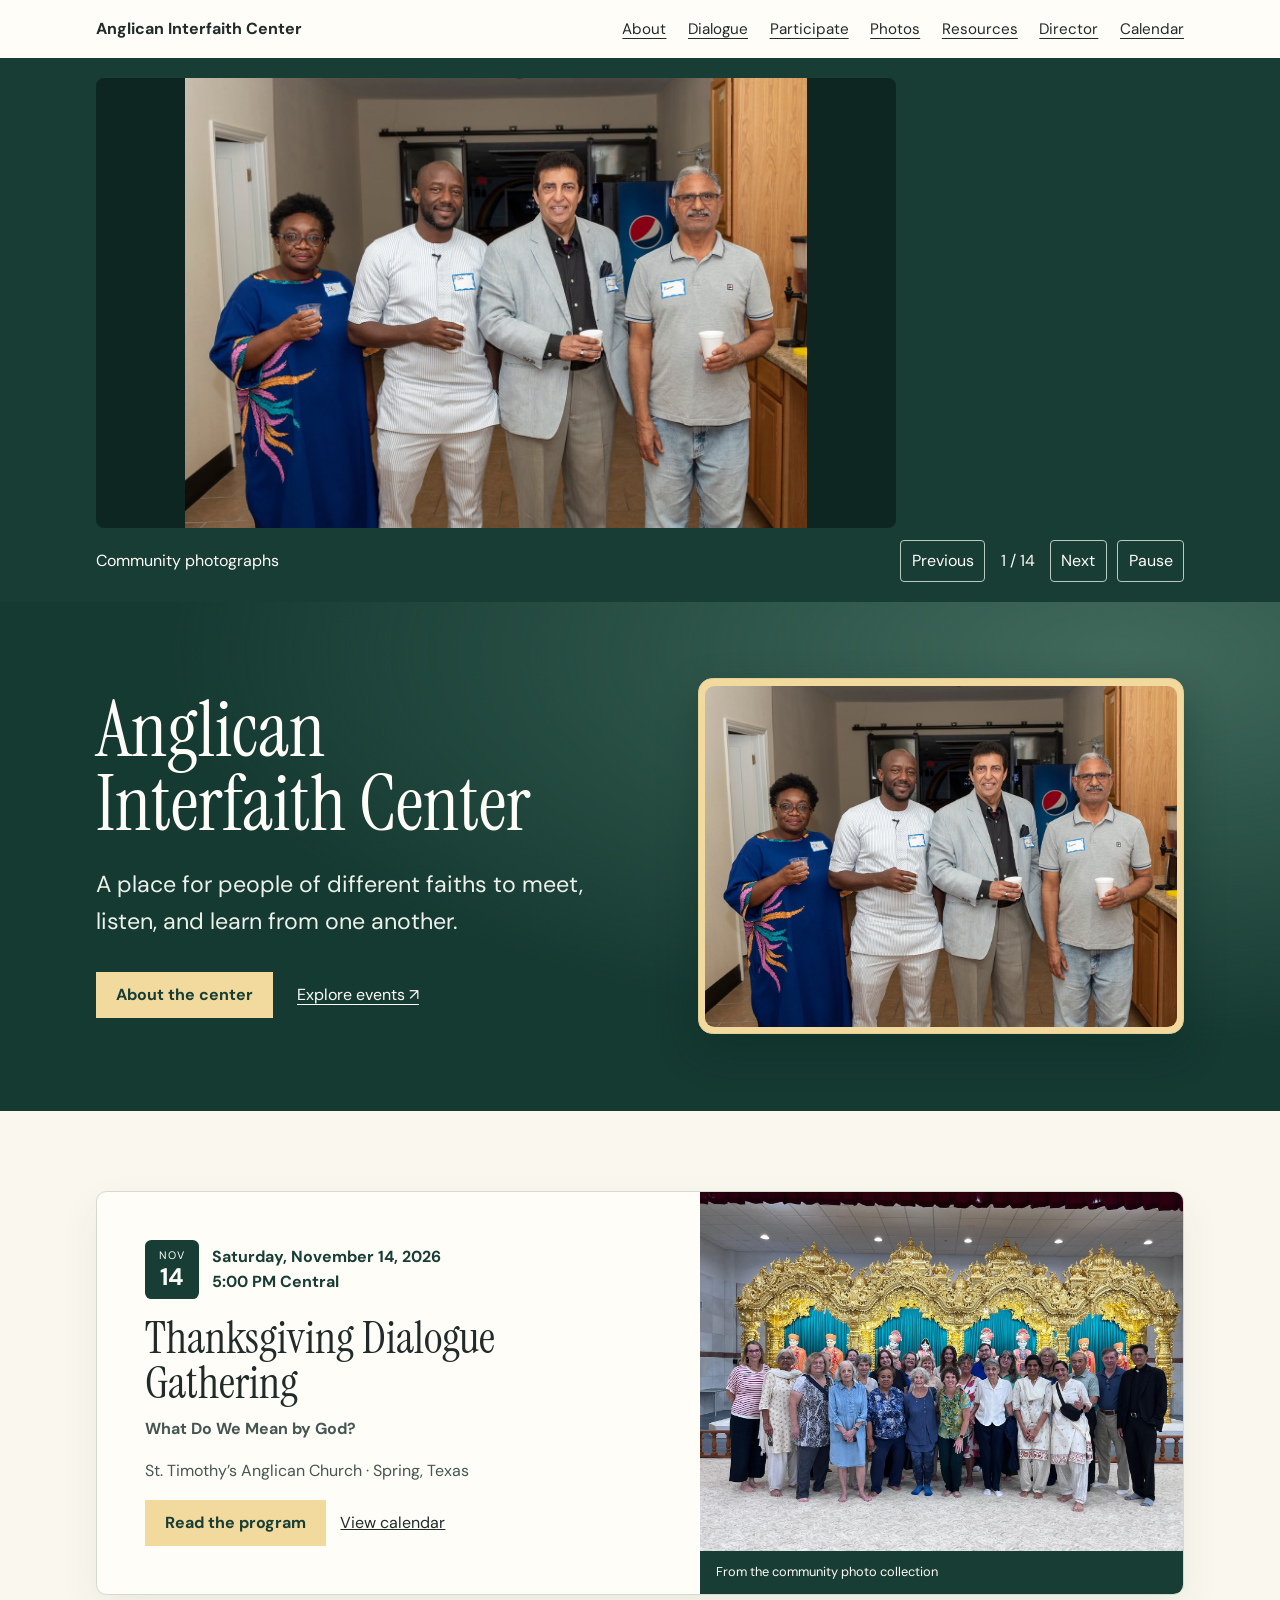
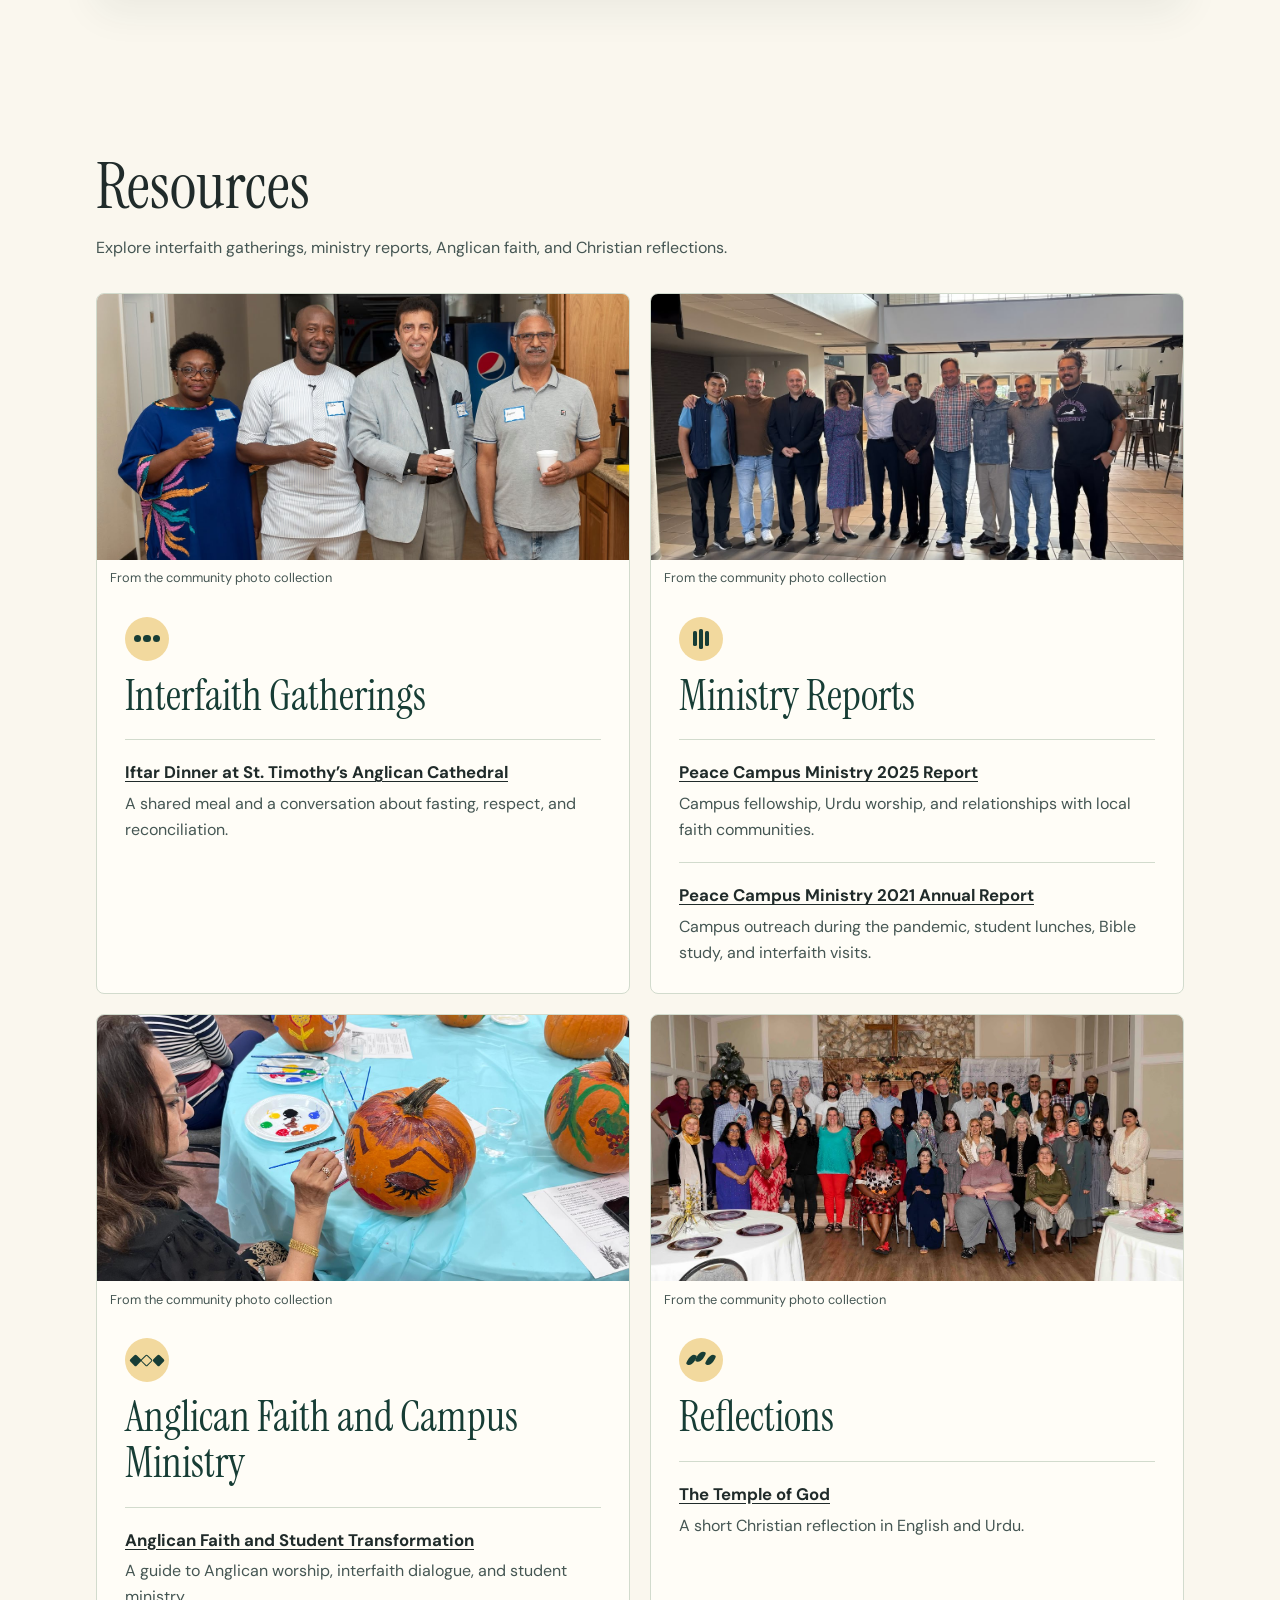
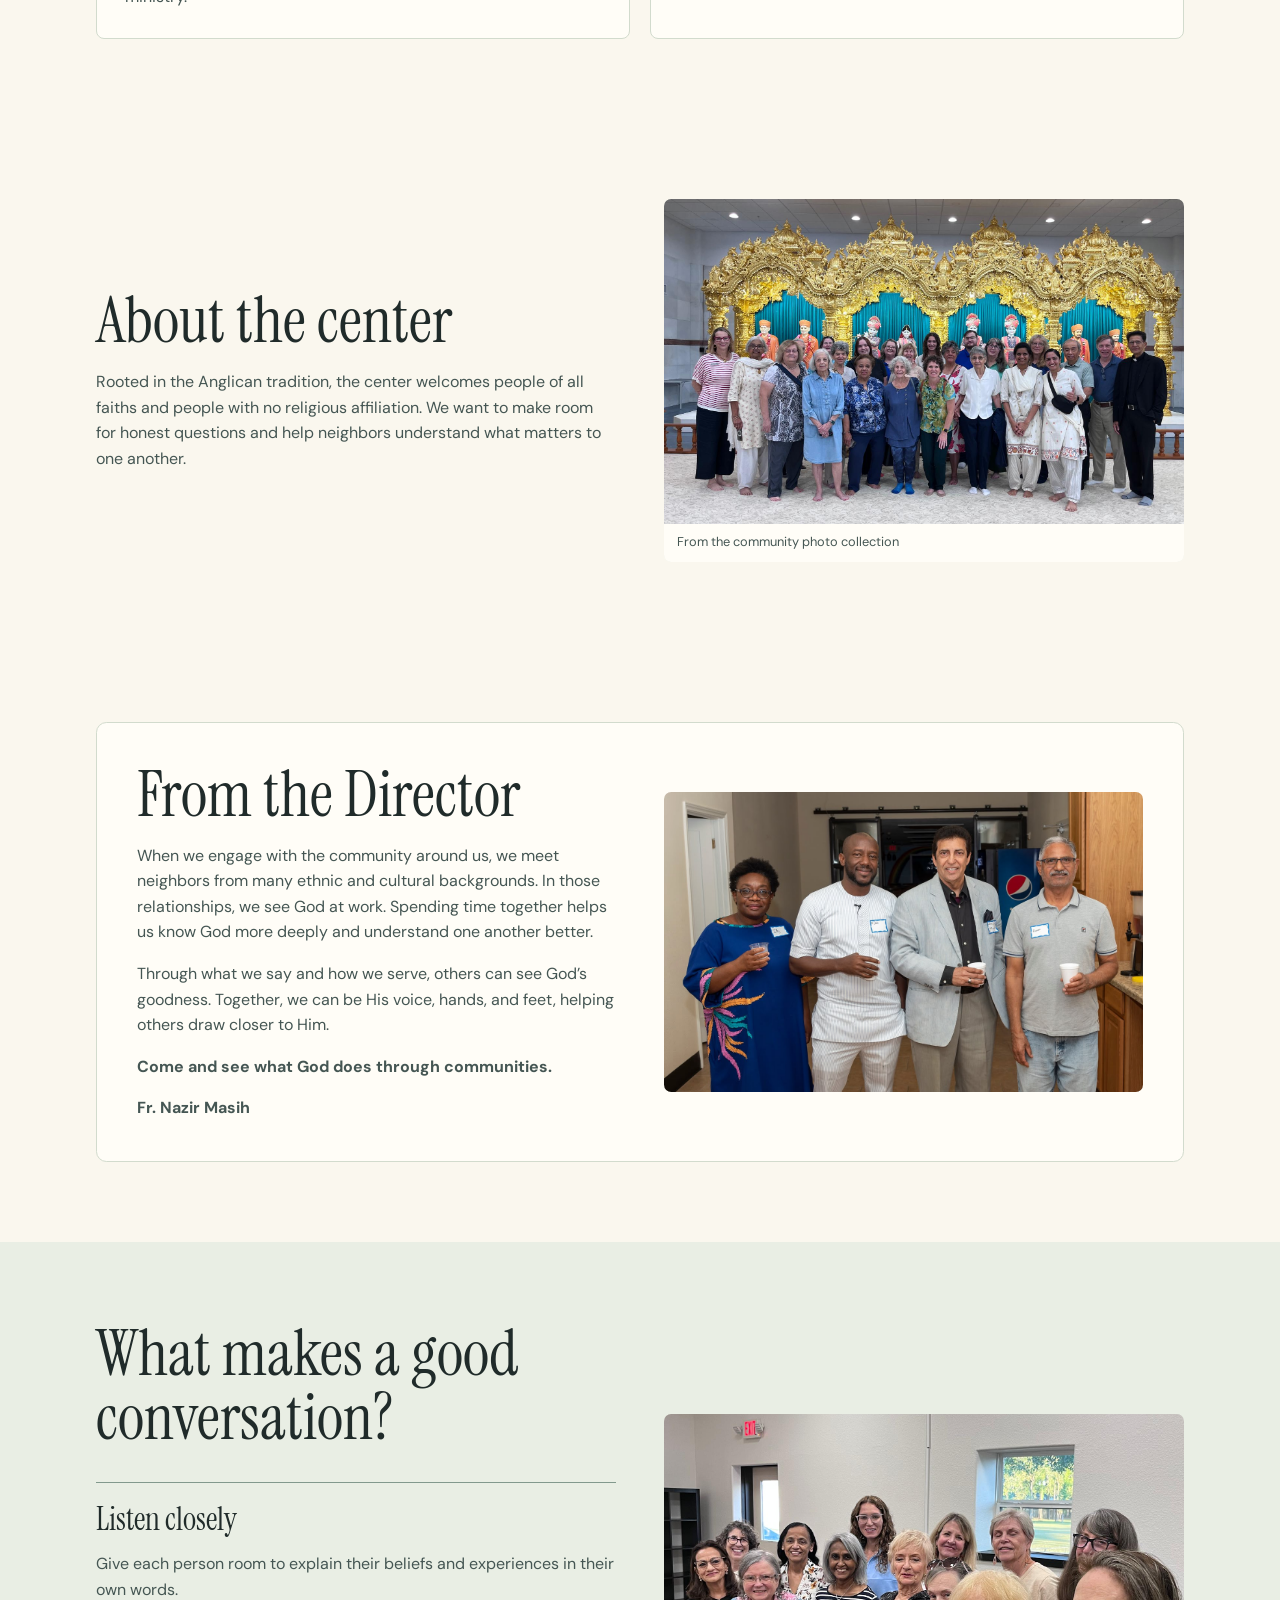
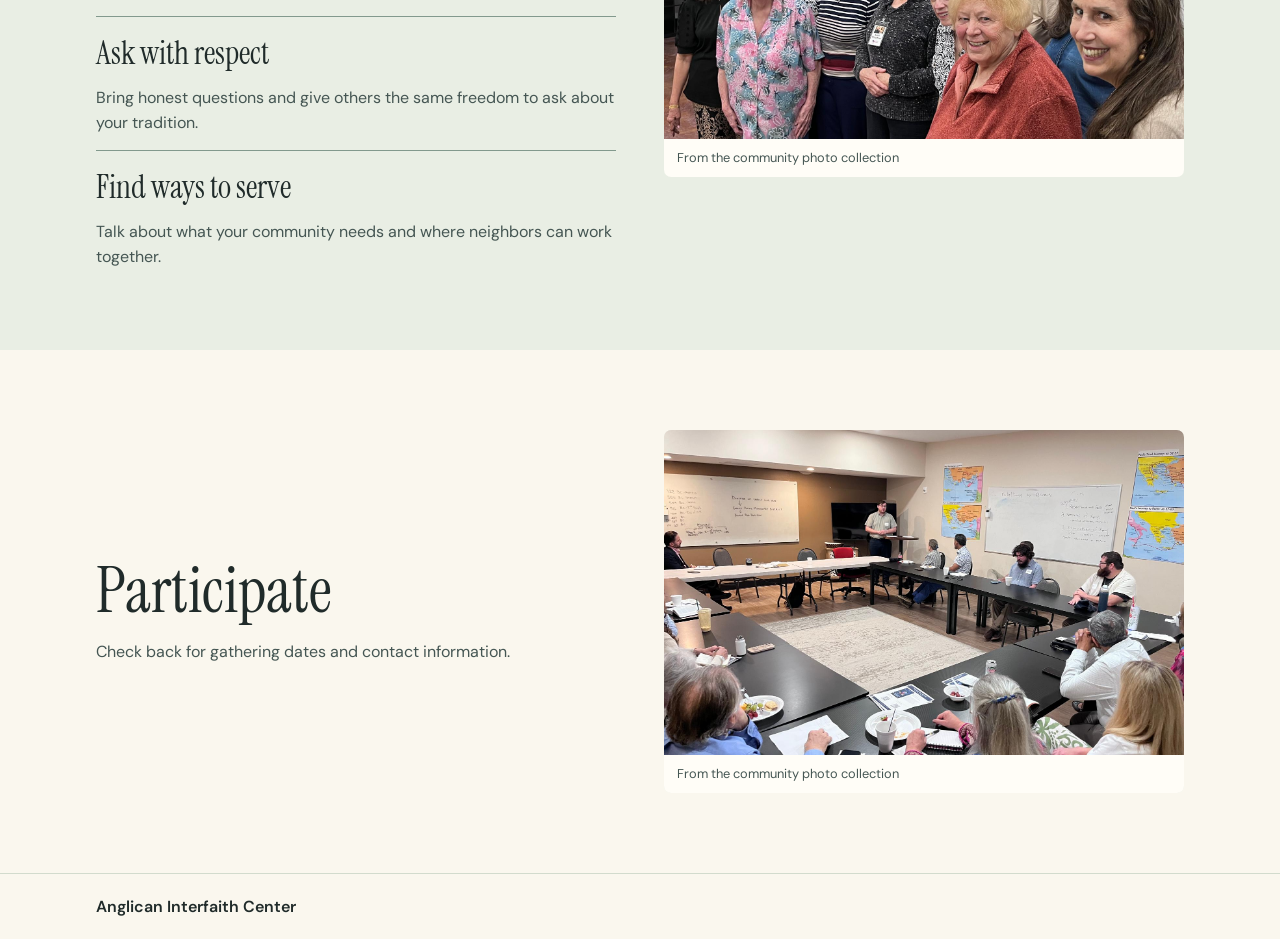
==== commit 8fbb1c9a: "Add files via upload" ====
--- a/index.html
+++ b/index.html
@@ -5,7 +5,7 @@
   <meta name="viewport" content="width=device-width, initial-scale=1">
   <meta name="description" content="Anglican Interfaith Center is a place for people of different faiths to meet, listen, and learn from one another.">
   <title>Anglican Interfaith Center</title>
-  <link rel="stylesheet" href="./styles.css?v=6">
+  <link rel="stylesheet" href="./styles.css?v=8">
   <script src="./slideshow.js" defer></script>
 </head>
 <body>
@@ -52,14 +52,17 @@
     </section>
 
     <section class="hero" aria-labelledby="page-title">
-      <div class="wrap">
+      <div class="wrap hero-layout">
+        <div class="hero-copy">
         <h1 id="page-title">Anglican<br>Interfaith Center</h1>
         <p>A place for people of different faiths to meet, listen, and learn from one another.</p>
-        <a class="button" href="#about">About the center</a>
+        <div class="hero-actions"><a class="button" href="#about">About the center</a><a href="./calendar.html">Explore events <span aria-hidden="true">↗</span></a></div>
+      </div>
+        <figure class="hero-photo"><img src="./WhatsApp%20Image%202026-11-13%20at%208.32.36%20PM.jpeg" alt="Guests standing together at a community gathering" width="1279" height="854" decoding="async"></figure>
       </div>
     </section>
     <section class="wrap section" aria-labelledby="featured-event"><div class="event-card event-with-photo event-featured"><div class="event-copy">
-<p class="event-date"><time datetime="2026-11-14T17:00:00-06:00">Saturday, November 14, 2026 · 5:00 PM Central</time></p>
+<div class="event-date-line"><span class="event-date-tile" aria-hidden="true"><span>NOV</span><strong>14</strong></span><p class="event-date"><time datetime="2026-11-14T17:00:00-06:00">Saturday, November 14, 2026<br>5:00 PM Central</time></p></div>
 <h2 id="featured-event">Thanksgiving Dialogue Gathering</h2>
 <p class="event-theme">What Do We Mean by God?</p><p>St. Timothy’s Anglican Church · Spring, Texas</p>
 <a class="button" href="./thanksgiving-dialogue.html">Read the program</a> <a class="event-calendar-link" href="./calendar.html">View calendar</a>
--- a/styles.css
+++ b/styles.css
@@ -124,3 +124,32 @@
 @media (min-width:48rem) {
   .event-featured { grid-template-columns:minmax(0, 1.25fr) minmax(0, 1fr); gap:clamp(1.25rem,4vw,3rem); }
 }
+
+.hero { padding-block: clamp(2.75rem, 7vw, 6rem); }
+.hero-layout { display: grid; gap: clamp(1.75rem, 4vw, 3.5rem); align-items: center; }
+.hero-copy h1 { font-size: clamp(3rem, 7vw, 5.75rem); }
+.hero-photo { margin: 0; border: 1px solid #9bab99; border-radius: .55rem; overflow: hidden; box-shadow: 0 1rem 2.5rem #0a241d55; }
+.hero-photo img { display: block; width: 100%; height: auto; }
+@media (min-width: 52rem) {
+  .hero-layout { grid-template-columns: minmax(0, 1.08fr) minmax(0, 1fr); }
+  .hero-copy h1 { font-size: clamp(3.25rem, 6vw, 5.5rem); }
+}
+
+.hero { background:radial-gradient(ellipse at 88% 10%,#41695b 0%,transparent 60%),#153a32; padding-block:clamp(2.5rem,6vw,5.5rem); }
+.hero-layout { gap:clamp(1.5rem,6vw,5rem); }
+.hero-copy h1 { line-height:.96; }
+.hero-copy p { color:#ecf1e9; }
+.hero-actions { display:flex; flex-wrap:wrap; align-items:center; gap:1rem 1.5rem; }
+.hero-actions a:last-child { text-underline-offset:.28em; }
+.hero-photo { border:1px solid #e3ce96; padding:.4rem; background:#f2d99e; border-radius:.9rem; }
+.hero-photo img { border-radius:.6rem; }
+.event-featured { padding:0; gap:0; overflow:hidden; background:#fffdf7; box-shadow:0 1rem 2.5rem #173d3512; }
+.event-featured .event-copy { padding:clamp(1.4rem,4vw,3rem); }
+.event-featured .event-photo { border-radius:0; align-self:stretch; display:flex; flex-direction:column; }
+.event-featured .event-photo img { flex:1; min-height:0; object-fit:cover; object-position:center 44%; }
+.event-featured .event-photo figcaption { background:#173d35; color:#fffdf7; padding:.7rem 1rem; }
+.event-date-line { display:flex; align-items:center; gap:.8rem; margin-bottom:1.1rem; }
+.event-date-line .event-date { margin:0; }
+.event-date-tile { display:grid; justify-items:center; line-height:1; min-width:3.4rem; gap:.3rem; padding:.6rem .5rem; background:#173d35; color:#fffdf7; border-radius:.4rem; }
+.event-date-tile span { font-size:.68rem; letter-spacing:.12em; }
+.event-date-tile strong { font-size:1.5rem; }
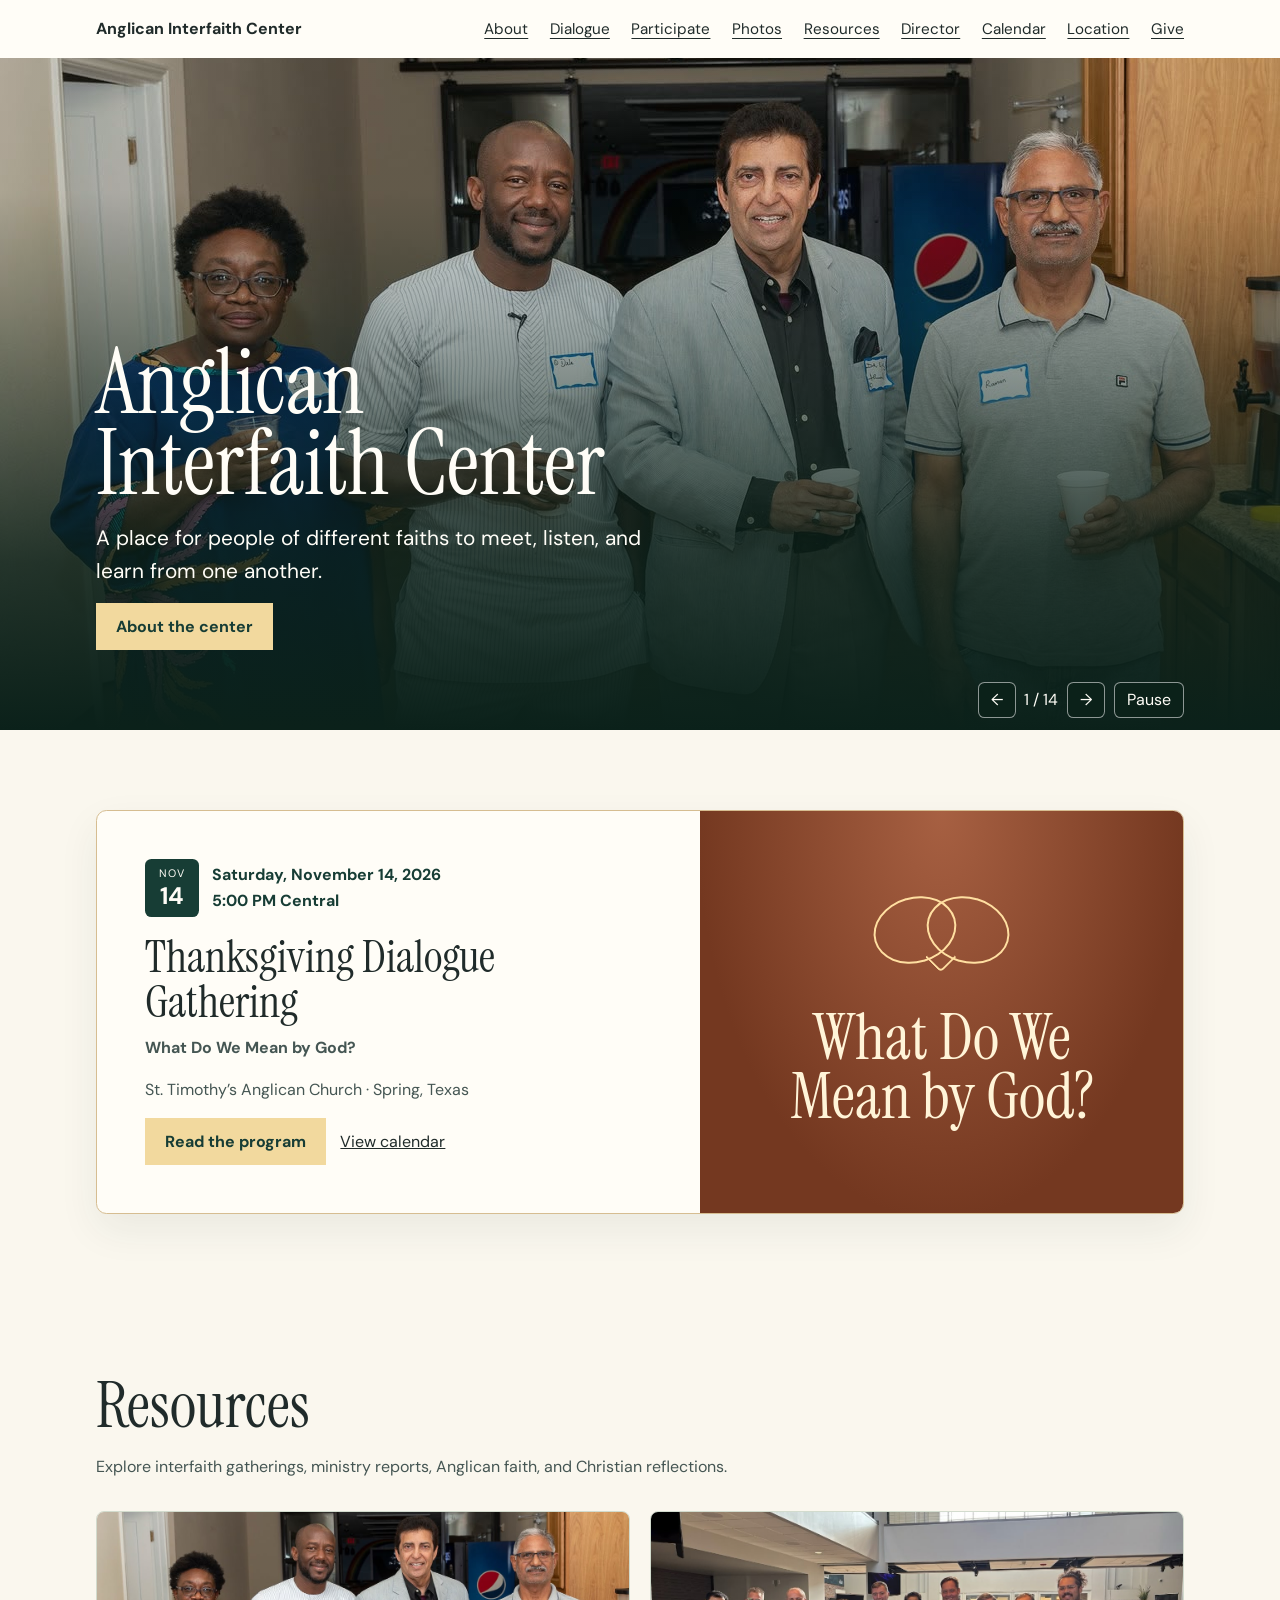
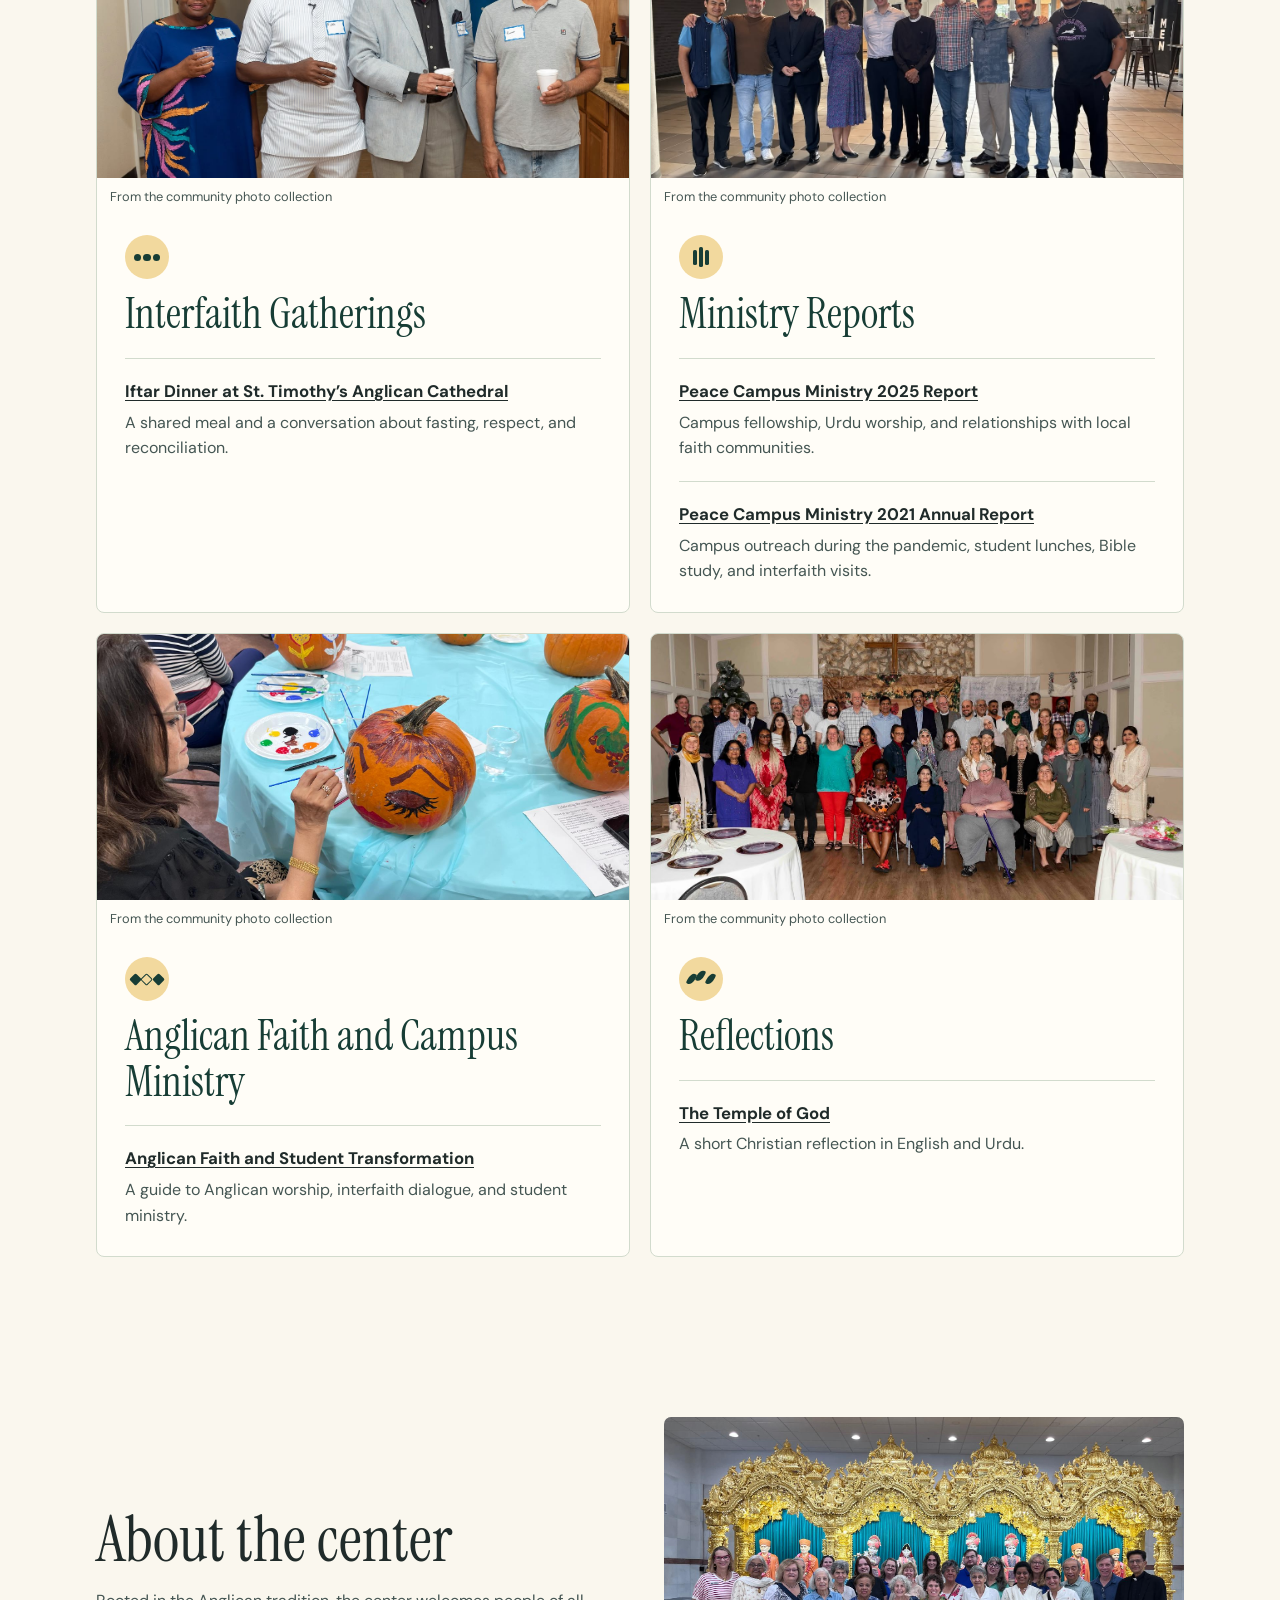
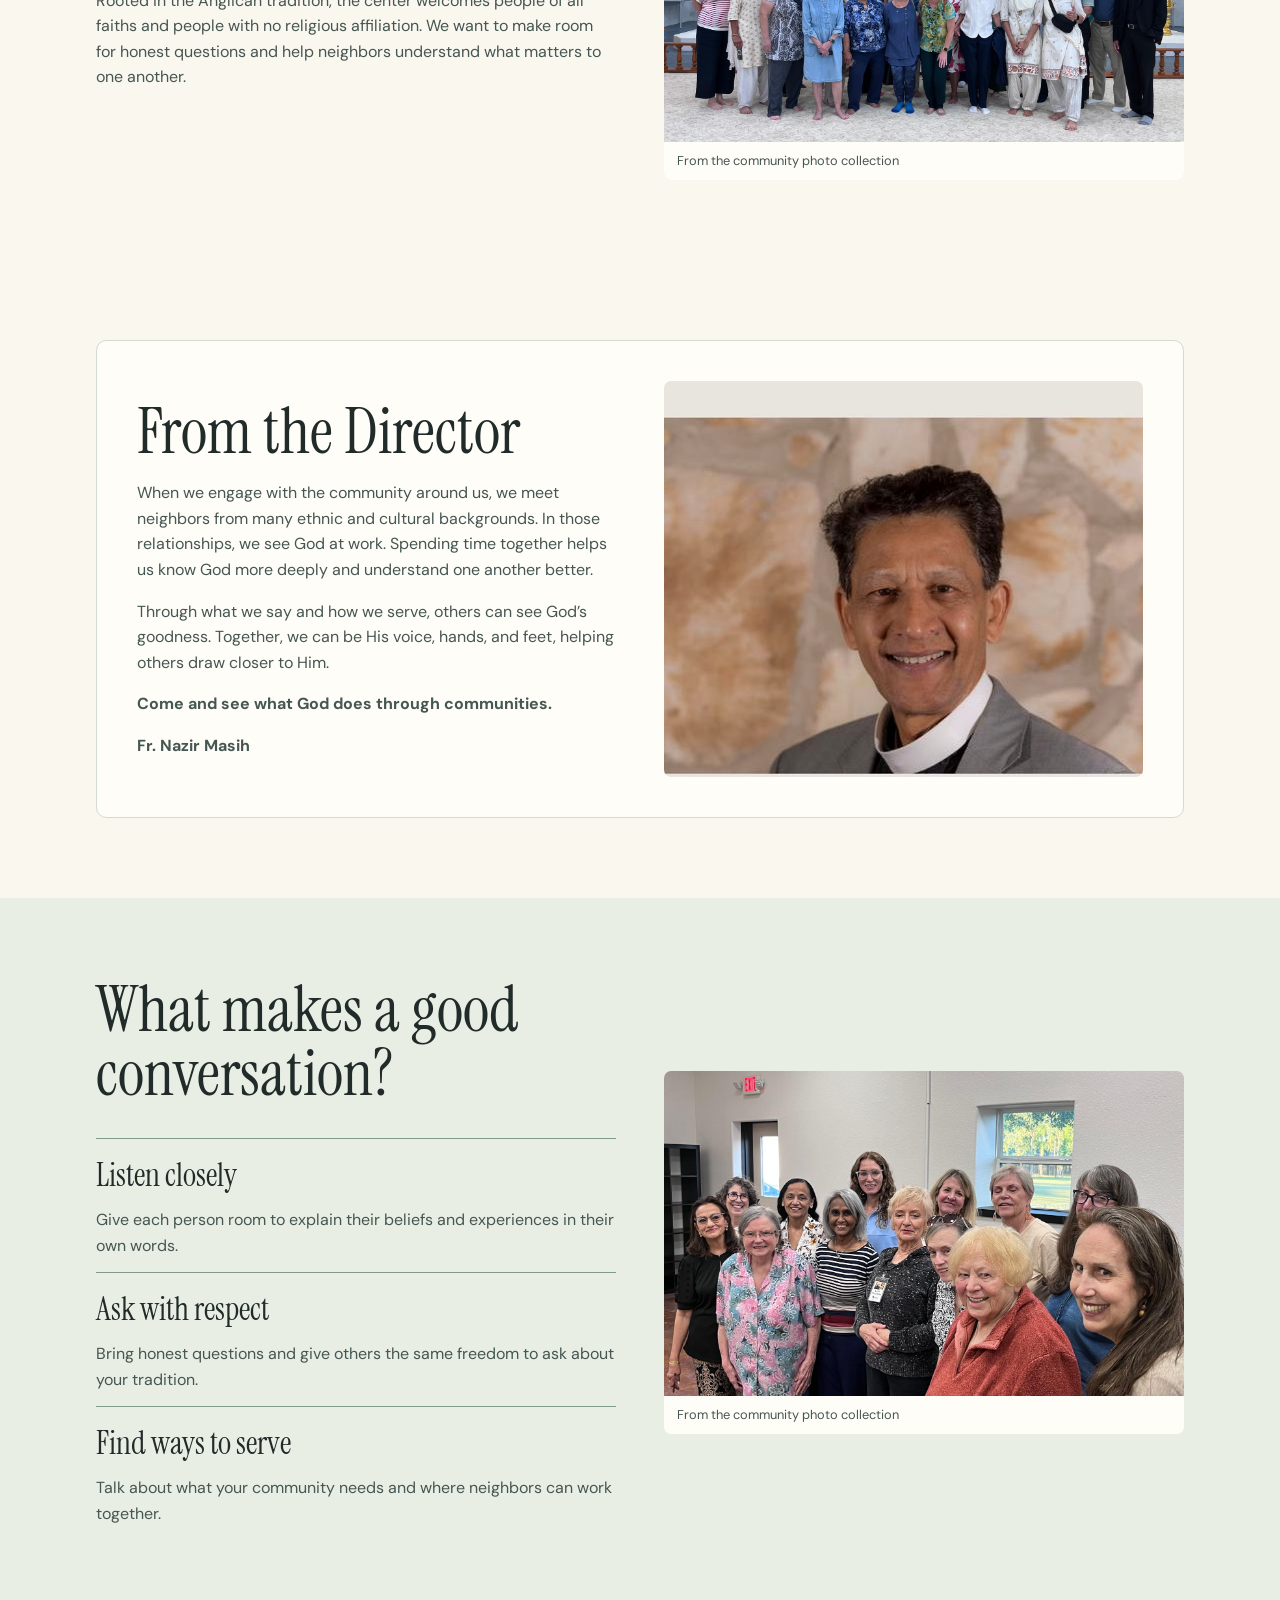
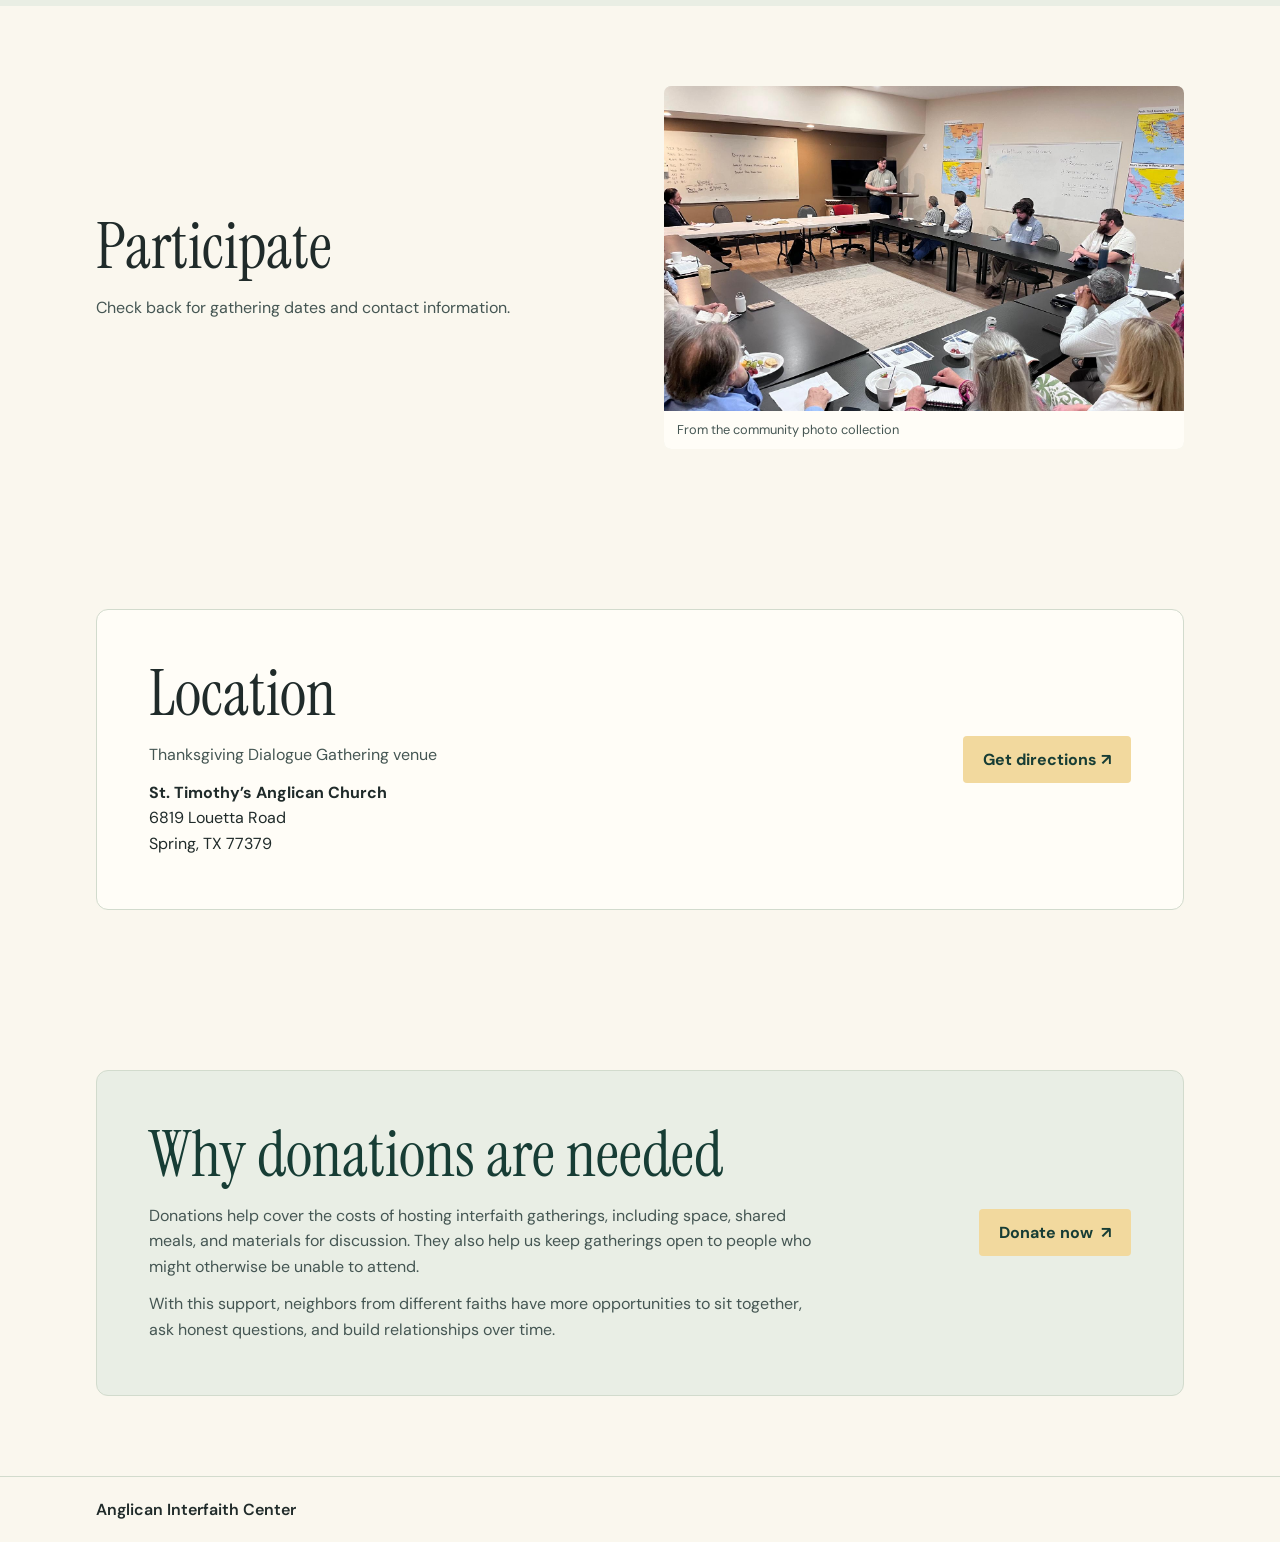
==== commit 861c58b7: "Add files via upload" ====
--- a/index.html
+++ b/index.html
@@ -5,8 +5,8 @@
   <meta name="viewport" content="width=device-width, initial-scale=1">
   <meta name="description" content="Anglican Interfaith Center is a place for people of different faiths to meet, listen, and learn from one another.">
   <title>Anglican Interfaith Center</title>
-  <link rel="stylesheet" href="./styles.css?v=8">
-  <script src="./slideshow.js" defer></script>
+  <link rel="stylesheet" href="./styles.css?v=13">
+  <script src="./slideshow.js?v=2" defer></script>
 </head>
 <body>
   <a class="skip" href="#main">Skip to content</a>
@@ -17,56 +17,27 @@
         <a href="#about">About</a>
         <a href="#dialogue">Dialogue</a>
         <a href="#participate">Participate</a><a href="#photos">Photos</a>
-      <a href="#resources">Resources</a><a href="#director">Director</a><a href="./calendar.html">Calendar</a></nav>
+      <a href="#resources">Resources</a><a href="#director">Director</a><a href="./calendar.html">Calendar</a><a href="#location">Location</a><a href="#give">Give</a></nav>
     </div>
   </header>
   <main id="main">
-    <section id="photos" class="slideshow" aria-label="Community photo slideshow">
-      <div class="wrap slideshow-inner">
-        <div class="slide-frame">
-<img src="./WhatsApp%20Image%202026-11-13%20at%208.32.36%20PM.jpeg" alt="Community gathering photo 1">
-<img data-src="./WhatsApp%20Image%202026-11-13%20at%208.42.29%20PM.jpeg" alt="Community gathering photo 2" hidden>
-<img data-src="./WhatsApp%20Image%202026-11-13%20at%208.43.48%20PM.jpeg" alt="Community gathering photo 3" hidden>
-<img data-src="./WhatsApp%20Image%202026-11-13%20at%208.54.29%20PM%20%281%29.jpeg" alt="Community gathering photo 4" hidden>
-<img data-src="./WhatsApp%20Image%202026-11-13%20at%208.54.29%20PM.jpeg" alt="Community gathering photo 5" hidden>
-<img data-src="./WhatsApp%20Image%202026-11-13%20at%208.54.29%20PM%20%282%29.jpeg" alt="Community gathering photo 6" hidden>
-<img data-src="./WhatsApp%20Image%202026-11-13%20at%208.54.29%20PM%20%283%29.jpeg" alt="Community gathering photo 7" hidden>
-<img data-src="./WhatsApp%20Image%202026-11-13%20at%208.56.56%20PM.jpeg" alt="Community gathering photo 8" hidden>
-<img data-src="./WhatsApp%20Image%202026-11-13%20at%208.56.56%20PM%20%281%29.jpeg" alt="Community gathering photo 9" hidden>
-<img data-src="./WhatsApp%20Image%202026-11-13%20at%208.56.56%20PM%20%282%29.jpeg" alt="Community gathering photo 10" hidden>
-<img data-src="./WhatsApp%20Image%202026-11-13%20at%208.30.52%20PM.jpeg" alt="Community gathering photo 11" hidden>
-<img data-src="./WhatsApp%20Image%202026-11-13%20at%208.28.42%20PM.jpeg" alt="Community gathering photo 12" hidden>
-<img data-src="./WhatsApp%20Image%202026-11-13%20at%208.24.14%20PM.jpeg" alt="Community gathering photo 13" hidden>
-<img data-src="./WhatsApp%20Image%202026-11-13%20at%208.21.56%20PM.jpeg" alt="Community gathering photo 14" hidden>
-        </div>
-        <div class="slide-toolbar">
-          <span>Community photographs</span>
-          <div class="slide-controls" hidden>
-            <button type="button" data-step="-1" aria-label="Previous photo">Previous</button>
-            <span class="slide-count">1 / 14</span>
-            <button type="button" data-step="1" aria-label="Next photo">Next</button>
-            <button type="button" class="slide-toggle">Pause</button>
-          </div>
-        </div>
-      </div>
-    </section>
+    <section id="photos" class="banner" aria-label="Community slideshow"><div class="banner-stage"><article class="banner-slide is-current"><img src="./WhatsApp%20Image%202026-11-13%20at%208.32.36%20PM.jpeg" alt="" decoding="async"><div class="wrap banner-copy"><h1>Anglican Interfaith Center</h1><p>A place for people of different faiths to meet, listen, and learn from one another.</p><a class="button" href="#about">About the center</a></div></article><article class="banner-slide" inert aria-hidden="true"><img src="./WhatsApp%20Image%202026-11-13%20at%208.42.29%20PM.jpeg" alt="" decoding="async"><div class="wrap banner-copy"><h2>Neighbors at the same table</h2><p>See how shared meals make room for honest conversation.</p><a class="button" href="./iftar.html">Interfaith gatherings</a></div></article><article class="banner-slide" inert aria-hidden="true"><img data-src="./WhatsApp%20Image%202026-11-13%20at%208.43.48%20PM.jpeg" alt="" decoding="async"><div class="wrap banner-copy"><h2>Faith in conversation</h2><p>Explore Anglican worship, student ministry, and interfaith dialogue.</p><a class="button" href="./anglican-faith.html">Read about Anglican faith</a></div></article><article class="banner-slide" inert aria-hidden="true"><img data-src="./WhatsApp%20Image%202026-11-13%20at%208.54.29%20PM%20%281%29.jpeg" alt="" decoding="async"><div class="wrap banner-copy"><h2>Make time to listen</h2><p>Find dates and programs for gatherings at the center.</p><a class="button" href="./calendar.html">Explore events</a></div></article><article class="banner-slide" inert aria-hidden="true"><img data-src="./WhatsApp%20Image%202026-11-13%20at%208.54.29%20PM.jpeg" alt="" decoding="async"><div class="wrap banner-copy"><h2>Learn from one another</h2><p>Read reports, reflections, and stories from the ministry.</p><a class="button" href="#resources">Browse resources</a></div></article><article class="banner-slide" inert aria-hidden="true"><img data-src="./WhatsApp%20Image%202026-11-13%20at%208.54.29%20PM%20%282%29.jpeg" alt="" decoding="async"><div class="wrap banner-copy"><h2>Anglican Interfaith Center</h2><p>A place for people of different faiths to meet, listen, and learn from one another.</p><a class="button" href="#about">About the center</a></div></article><article class="banner-slide" inert aria-hidden="true"><img data-src="./WhatsApp%20Image%202026-11-13%20at%208.54.29%20PM%20%283%29.jpeg" alt="" decoding="async"><div class="wrap banner-copy"><h2>Neighbors at the same table</h2><p>See how shared meals make room for honest conversation.</p><a class="button" href="./iftar.html">Interfaith gatherings</a></div></article><article class="banner-slide" inert aria-hidden="true"><img data-src="./WhatsApp%20Image%202026-11-13%20at%208.56.56%20PM.jpeg" alt="" decoding="async"><div class="wrap banner-copy"><h2>Faith in conversation</h2><p>Explore Anglican worship, student ministry, and interfaith dialogue.</p><a class="button" href="./anglican-faith.html">Read about Anglican faith</a></div></article><article class="banner-slide" inert aria-hidden="true"><img data-src="./WhatsApp%20Image%202026-11-13%20at%208.56.56%20PM%20%281%29.jpeg" alt="" decoding="async"><div class="wrap banner-copy"><h2>Make time to listen</h2><p>Find dates and programs for gatherings at the center.</p><a class="button" href="./calendar.html">Explore events</a></div></article><article class="banner-slide" inert aria-hidden="true"><img data-src="./WhatsApp%20Image%202026-11-13%20at%208.56.56%20PM%20%282%29.jpeg" alt="" decoding="async"><div class="wrap banner-copy"><h2>Learn from one another</h2><p>Read reports, reflections, and stories from the ministry.</p><a class="button" href="#resources">Browse resources</a></div></article><article class="banner-slide" inert aria-hidden="true"><img data-src="./WhatsApp%20Image%202026-11-13%20at%208.30.52%20PM.jpeg" alt="" decoding="async"><div class="wrap banner-copy"><h2>Anglican Interfaith Center</h2><p>A place for people of different faiths to meet, listen, and learn from one another.</p><a class="button" href="#about">About the center</a></div></article><article class="banner-slide" inert aria-hidden="true"><img data-src="./WhatsApp%20Image%202026-11-13%20at%208.28.42%20PM.jpeg" alt="" decoding="async"><div class="wrap banner-copy"><h2>Neighbors at the same table</h2><p>See how shared meals make room for honest conversation.</p><a class="button" href="./iftar.html">Interfaith gatherings</a></div></article><article class="banner-slide" inert aria-hidden="true"><img data-src="./WhatsApp%20Image%202026-11-13%20at%208.24.14%20PM.jpeg" alt="" decoding="async"><div class="wrap banner-copy"><h2>Faith in conversation</h2><p>Explore Anglican worship, student ministry, and interfaith dialogue.</p><a class="button" href="./anglican-faith.html">Read about Anglican faith</a></div></article><article class="banner-slide" inert aria-hidden="true"><img data-src="./WhatsApp%20Image%202026-11-13%20at%208.21.56%20PM.jpeg" alt="" decoding="async"><div class="wrap banner-copy"><h2>Make time to listen</h2><p>Find dates and programs for gatherings at the center.</p><a class="button" href="./calendar.html">Explore events</a></div></article></div>
+<div class="wrap banner-controls" hidden>
+<button type="button" data-step="-1" aria-label="Previous slide">&#8592;</button>
+<span class="banner-count">1 / 14</span>
+<button type="button" data-step="1" aria-label="Next slide">&#8594;</button>
+<button type="button" class="banner-toggle">Pause</button>
+</div></section>
 
-    <section class="hero" aria-labelledby="page-title">
-      <div class="wrap hero-layout">
-        <div class="hero-copy">
-        <h1 id="page-title">Anglican<br>Interfaith Center</h1>
-        <p>A place for people of different faiths to meet, listen, and learn from one another.</p>
-        <div class="hero-actions"><a class="button" href="#about">About the center</a><a href="./calendar.html">Explore events <span aria-hidden="true">↗</span></a></div>
-      </div>
-        <figure class="hero-photo"><img src="./WhatsApp%20Image%202026-11-13%20at%208.32.36%20PM.jpeg" alt="Guests standing together at a community gathering" width="1279" height="854" decoding="async"></figure>
-      </div>
-    </section>
     <section class="wrap section" aria-labelledby="featured-event"><div class="event-card event-with-photo event-featured"><div class="event-copy">
 <div class="event-date-line"><span class="event-date-tile" aria-hidden="true"><span>NOV</span><strong>14</strong></span><p class="event-date"><time datetime="2026-11-14T17:00:00-06:00">Saturday, November 14, 2026<br>5:00 PM Central</time></p></div>
 <h2 id="featured-event">Thanksgiving Dialogue Gathering</h2>
-<p class="event-theme">What Do We Mean by God?</p><p>St. Timothy’s Anglican Church · Spring, Texas</p>
+<p class="event-theme"><strong>What Do We Mean by God?</strong></p><p>St. Timothy’s Anglican Church · Spring, Texas</p>
 <a class="button" href="./thanksgiving-dialogue.html">Read the program</a> <a class="event-calendar-link" href="./calendar.html">View calendar</a>
-</div><figure class="event-photo"><img src="./WhatsApp%20Image%202026-11-13%20at%208.42.29%20PM.jpeg" alt="A photo from the center’s community collection" loading="lazy" decoding="async"><figcaption>From the community photo collection</figcaption></figure></div></section>
+</div><div class="thanksgiving-art" aria-hidden="true">
+  <div class="dialogue-emblem"><span></span><span></span><span></span></div>
+  <div class="poster-title">What Do We<br>Mean by God?</div>
+</div></div></section>
 <section class="wrap section" id="resources" aria-labelledby="resources-title"><h2 id="resources-title">Resources</h2><p>Explore interfaith gatherings, ministry reports, Anglican faith, and Christian reflections.</p><div class="resource-grid">
       <section class="resource-card resource-visual"><figure class="feature-photo "><img src="./WhatsApp%20Image%202026-11-13%20at%208.32.36%20PM.jpeg" alt="A scene from the center’s community photo collection" loading="lazy" decoding="async"><figcaption>From the community photo collection</figcaption></figure><div class="resource-card-body"><span class="motif motif-gather" aria-hidden="true"><i></i><i></i><i></i></span><h2>Interfaith Gatherings</h2>
         <div class="resource-entry"><h3><a href="./iftar.html">Iftar Dinner at St. Timothy’s Anglican Cathedral</a></h3><p>A shared meal and a conversation about fasting, respect, and reconciliation.</p></div>
@@ -94,7 +65,7 @@
 <p>Through what we say and how we serve, others can see God’s goodness. Together, we can be His voice, hands, and feet, helping others draw closer to Him.</p>
 <p><strong>Come and see what God does through communities.</strong></p>
 <p class="director-signature">Fr. Nazir Masih</p></div>
-<figure class="feature-photo"><img src="./WhatsApp%20Image%202026-11-13%20at%208.32.36%20PM.jpeg" alt="Guests gathered for a community photo" loading="lazy" decoding="async"></figure>
+<figure class="feature-photo"><img src="./fr-nazir-masih.jpg" alt="Fr. Nazir Masih" width="542" height="396" loading="lazy" decoding="async"></figure>
 </div>
 </section>
 <section class="dialogue" id="dialogue" aria-labelledby="dialogue-title"><div class="section-visual"><div>
@@ -120,6 +91,27 @@
       <h2 id="participate-title">Participate</h2>
       <p>Check back for gathering dates and contact information.</p>
     </div><figure class="feature-photo "><img src="./WhatsApp%20Image%202026-11-13%20at%208.56.56%20PM%20%281%29.jpeg" alt="A scene from the center’s community photo collection" loading="lazy" decoding="async"><figcaption>From the community photo collection</figcaption></figure></div></section>
+  
+    <section class="wrap section" id="location" aria-labelledby="location-title">
+      <div class="location-panel">
+        <div>
+          <h2 id="location-title">Location</h2>
+          <p>Thanksgiving Dialogue Gathering venue</p>
+          <address><strong>St. Timothy’s Anglican Church</strong><br>6819 Louetta Road<br>Spring, TX 77379</address>
+        </div>
+        <a class="button" href="https://www.google.com/maps/search/?api=1&amp;query=St.+Timothy%E2%80%99s+Anglican+Church%2C+6819+Louetta+Road%2C+Spring%2C+TX+77379">Get directions <span aria-hidden="true">&#8599;</span></a>
+      </div>
+    </section>
+    <section class="wrap section" id="give" aria-labelledby="give-title">
+      <div class="giving-panel">
+        <div>
+          <h2 id="give-title">Why donations are needed</h2>
+          <p>Donations help cover the costs of hosting interfaith gatherings, including space, shared meals, and materials for discussion. They also help us keep gatherings open to people who might otherwise be unable to attend.</p>
+          <p>With this support, neighbors from different faiths have more opportunities to sit together, ask honest questions, and build relationships over time.</p>
+        </div>
+        <a class="button giving-button" href="https://subsplash.com/u/-KZCHBK/give?fund_id=c85ecf32-b2e1-410d-8f6b-1f85b94b3fec" target="_blank" rel="noopener noreferrer">Donate now <span aria-hidden="true">&#8599;</span></a>
+      </div>
+    </section>
   </main>
   <footer class="site-footer">
     <div class="wrap">Anglican Interfaith Center</div>
--- a/styles.css
+++ b/styles.css
@@ -153,3 +153,54 @@
 .event-date-tile { display:grid; justify-items:center; line-height:1; min-width:3.4rem; gap:.3rem; padding:.6rem .5rem; background:#173d35; color:#fffdf7; border-radius:.4rem; }
 .event-date-tile span { font-size:.68rem; letter-spacing:.12em; }
 .event-date-tile strong { font-size:1.5rem; }
+
+.hero { background: radial-gradient(ellipse at 85% 12%,#456d5c,transparent 55%),#153a32; }
+.hero-layout { gap: clamp(2rem,5vw,4rem); }
+.hero-copy h1 { font-size: clamp(3rem,6vw,5.5rem); }
+.welcome-collage { position:relative; padding:0 13% 12% 0; }
+.welcome-collage figure { margin:0; overflow:hidden; }
+.welcome-collage img { display:block; width:100%; height:auto; }
+.welcome-wide { border:1px solid #ffffff55; border-radius:1rem; background:#294b40; box-shadow:0 1.4rem 3rem #091e1766; }
+.welcome-detail { position:absolute; right:0; bottom:0; width:48%; border:.28rem solid #f3d99e; border-radius:.65rem; transform:rotate(4deg); background:#f3d99e; box-shadow:0 .8rem 1.7rem #0a201b88; }
+.event-featured { border-color:#d6bd91; }
+.thanksgiving-art { display:grid; align-content:center; justify-items:center; align-self:stretch; gap:1.4rem; overflow:hidden; min-height:19rem; padding:2.1rem 1.25rem; text-align:center; color:#fff4d8; background:radial-gradient(ellipse at top,#a76042,transparent 72%),#743820; }
+.dialogue-emblem { position:relative; width:8.6rem; height:5.6rem; }
+.dialogue-emblem span { position:absolute; top:0; width:5.25rem; height:4.15rem; border:2px solid #ffdfa1; border-radius:50%; }
+.dialogue-emblem span:first-child { left:0; transform:rotate(-16deg); }
+.dialogue-emblem span:nth-child(2) { right:0; transform:rotate(16deg); }
+.dialogue-emblem span:nth-child(3) { width:1.35rem; height:1.35rem; top:3.1rem; left:3.6rem; border-radius:0 0 .3rem 0; border-width:0 2px 2px 0; transform:rotate(45deg); }
+.poster-title { font:400 clamp(2.7rem,5vw,4.8rem)/.92 "Instrument Serif",Georgia,serif; }
+@media(min-width:52rem) { .hero-layout { grid-template-columns:minmax(0,.95fr) minmax(0,1.05fr); } }
+
+.banner { position:relative; background:#153a32; color:#fffdf7; }
+.banner-stage { display:grid; }
+.banner-slide { grid-area:1/1; position:relative; isolation:isolate; display:grid; align-items:end; min-height:clamp(27rem,57vw,42rem); opacity:0; visibility:hidden; transition:opacity .65s ease, visibility 0s linear .65s; }
+.banner-slide.is-current { opacity:1; visibility:visible; z-index:1; transition-delay:0s; }
+.banner-slide img,.banner-slide::before { position:absolute; inset:0; width:100%; height:100%; }
+.banner-slide img { object-fit:cover; object-position:50% 42%; z-index:-2; }
+.banner-slide::before { content:""; z-index:-1; background:linear-gradient(0deg,#0b211a 0%,#0b211ad9 25%,#0b211a20 80%); }
+.banner-copy { padding-block:8rem 5rem; }
+.banner-copy h1,.banner-copy h2 { max-width:13ch; font-size:clamp(3.15rem,7vw,6.75rem); line-height:.9; text-wrap:balance; }
+.banner-copy p { max-width:36rem; font-size:clamp(1rem,2vw,1.3rem); margin-block:1rem; }
+.banner-controls { position:absolute; z-index:2; inset:auto 0 .75rem; display:flex; align-items:center; gap:.55rem; justify-content:flex-end; }
+.banner-controls button { font:inherit; color:inherit; border:1px solid #ffffff88; border-radius:.4rem; padding:.25rem .75rem; min-height:2.25rem; background:#0b211ae8; cursor:pointer; }
+.banner-count { font-variant-numeric:tabular-nums; }
+@media(max-width:42rem) { .banner-copy { padding-block:11rem 5rem; } }
+@media(prefers-reduced-motion:reduce) { .banner-slide { transition:none; } }
+
+.giving-panel { display:grid; align-items:center; gap:1.25rem 2rem; padding:clamp(1.5rem,5vw,3.25rem); border-radius:.75rem; background:radial-gradient(ellipse at top right,#41695b,transparent 68%),#153a32; color:#fffdf7; }
+.giving-panel p { color:#ecf1e9; }
+.giving-button { justify-self:start; border-radius:.25rem; }
+.giving-button span { margin-inline-start:.25em; }
+#give { scroll-margin-top:1rem; }
+@media (min-width:49rem) { .giving-panel { grid-template-columns:minmax(0,1fr) auto; } }
+
+.giving-panel { background:#e9eee5; color:var(--green); border:1px solid var(--line); }
+.giving-panel p { color:var(--muted); max-width:42rem; }
+.giving-panel p + p { margin-top:.75rem; }
+
+.location-panel { display:grid; align-items:center; gap:1.25rem 2rem; padding:clamp(1.5rem,5vw,3.25rem); border-radius:.75rem; border:1px solid var(--line); background:var(--white); }
+.location-panel address { font-style:normal; margin-top:.75rem; }
+.location-panel .button { justify-self:start; border-radius:.25rem; }
+#location { scroll-margin-top:1rem; }
+@media (min-width:49rem) { .location-panel { grid-template-columns:minmax(0,1fr) auto; } }
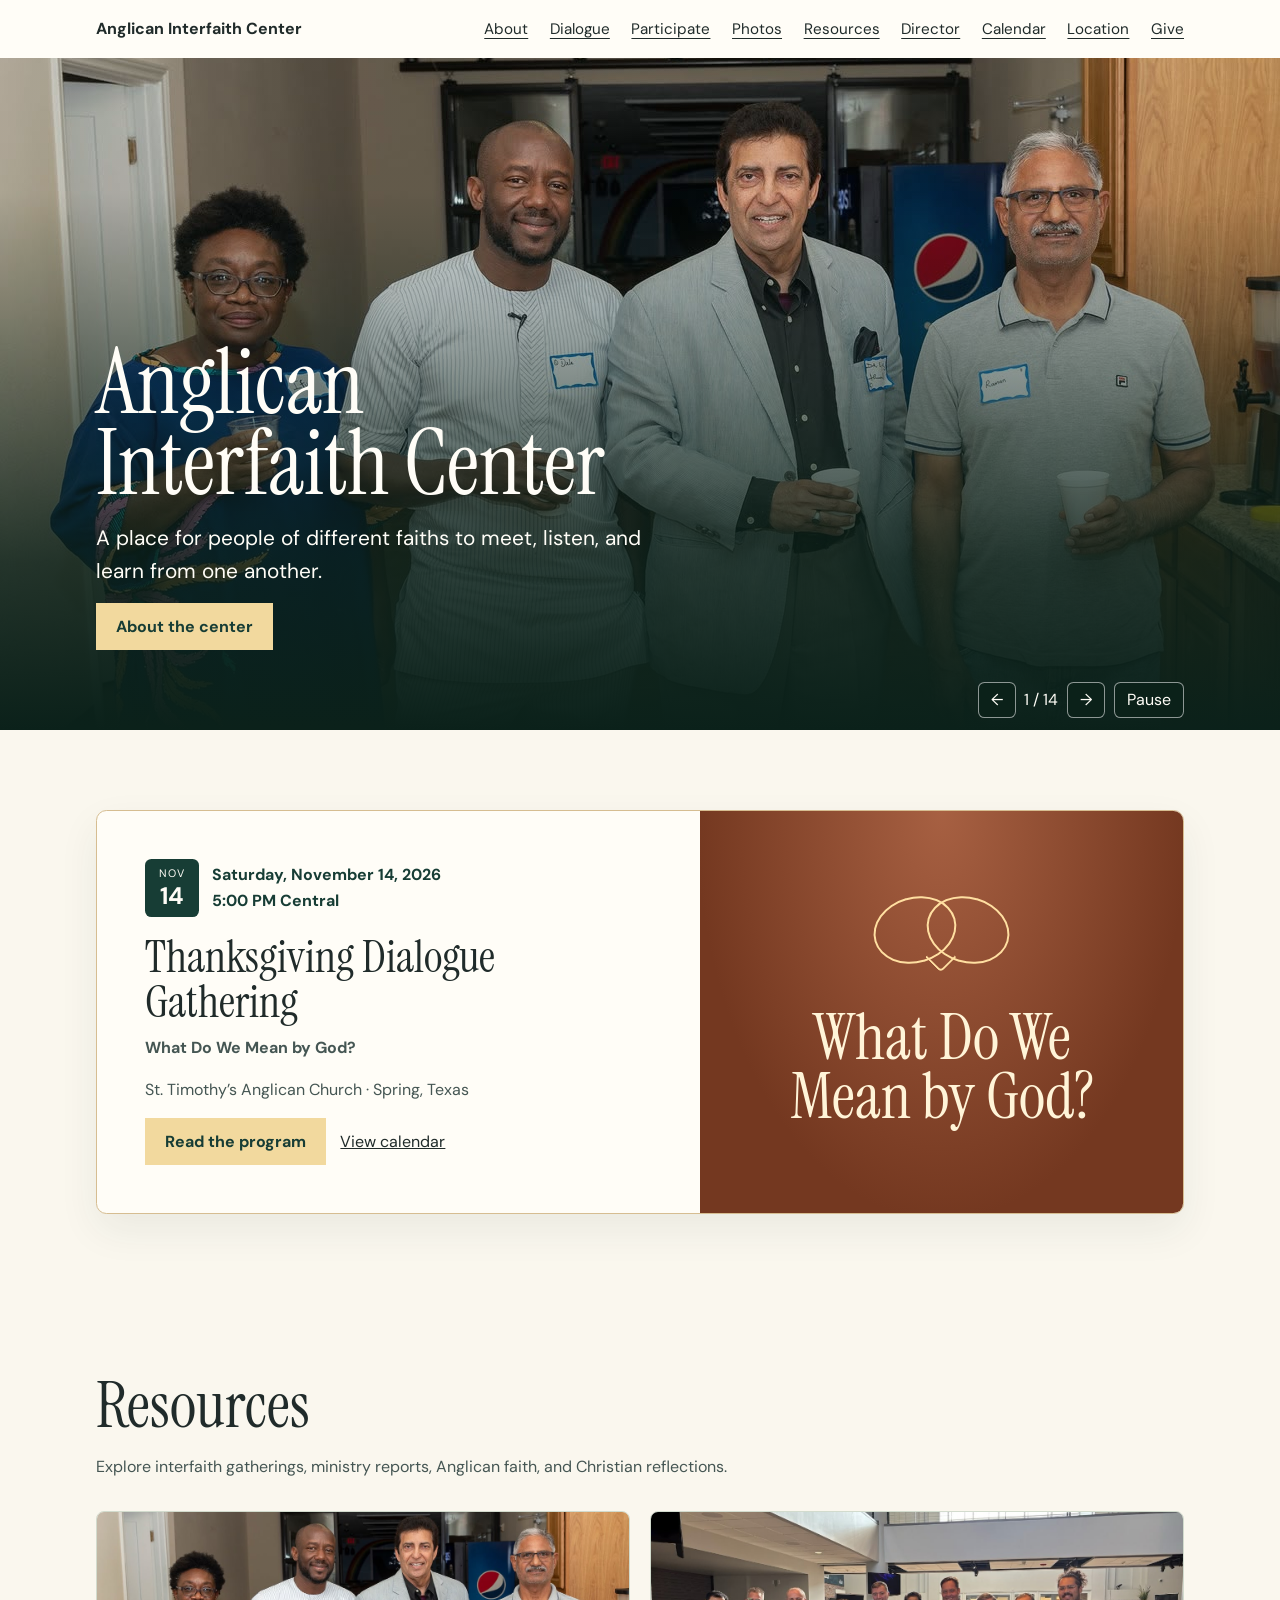
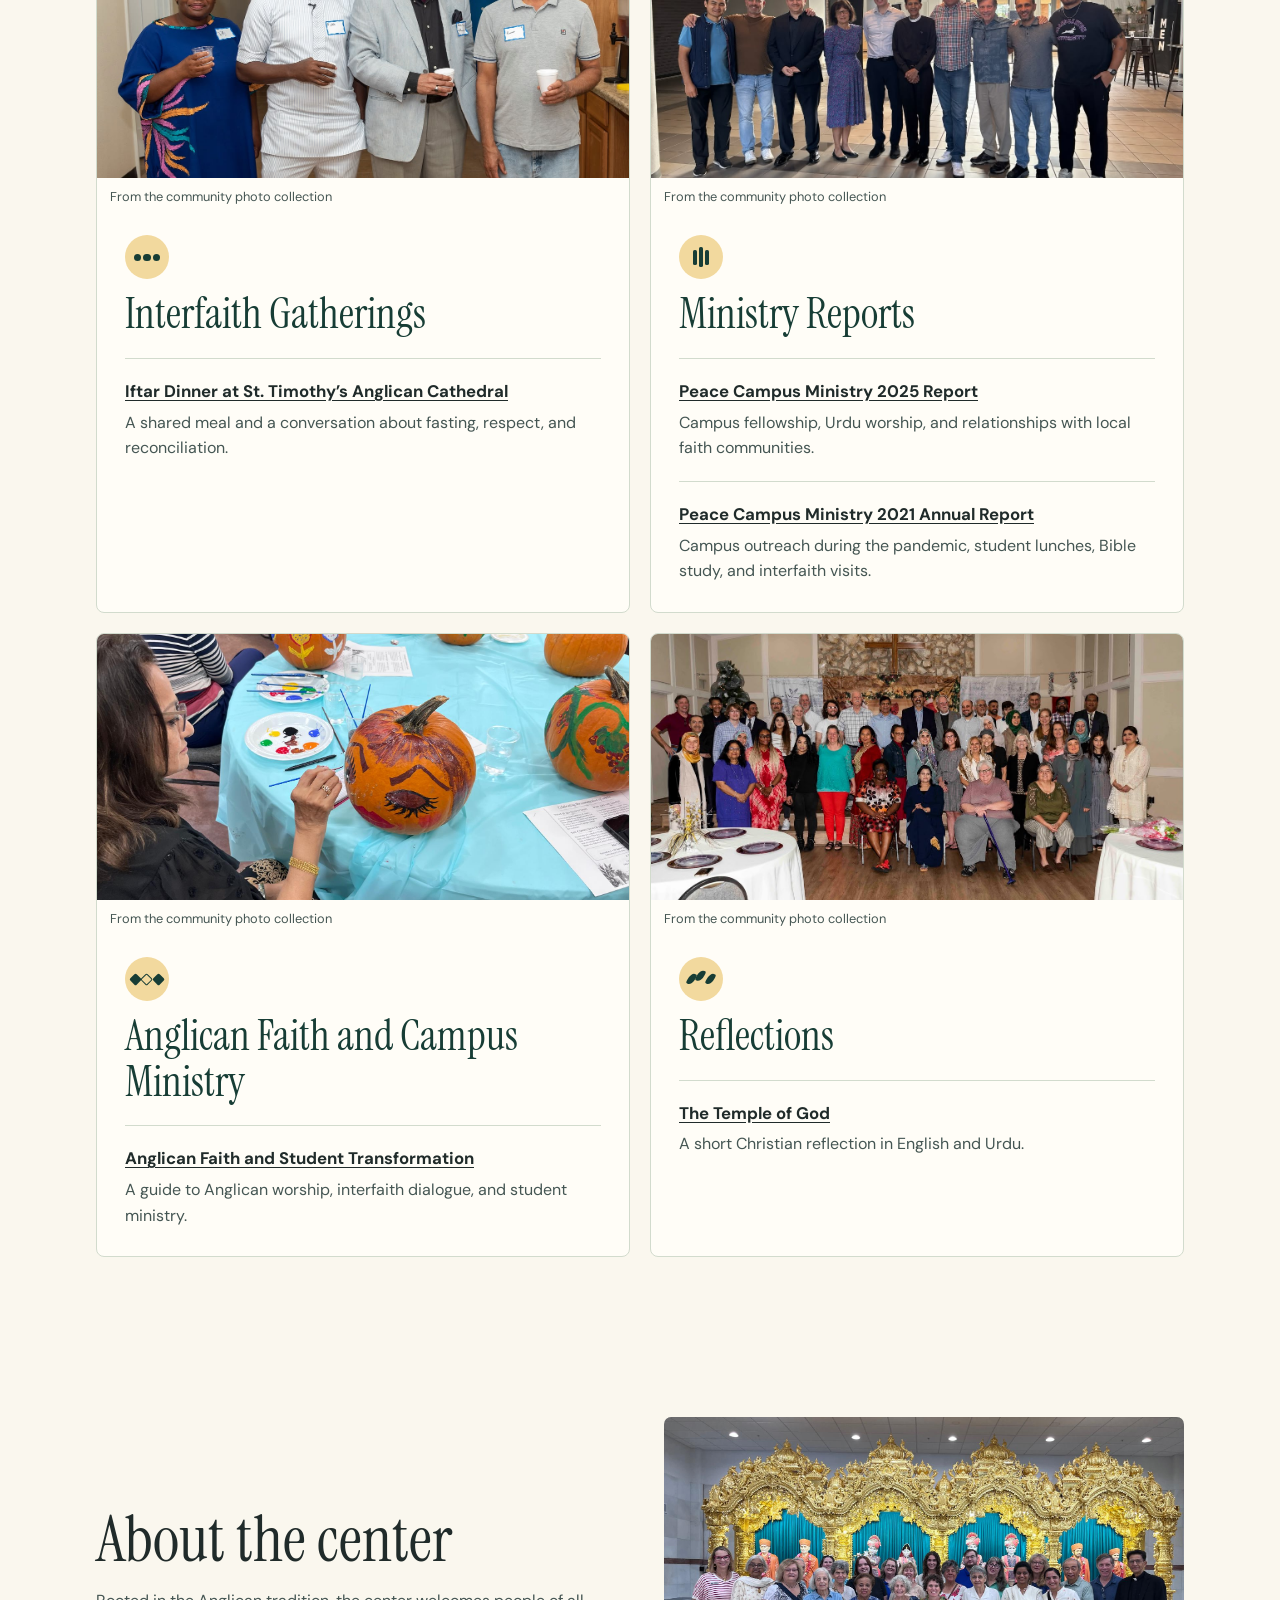
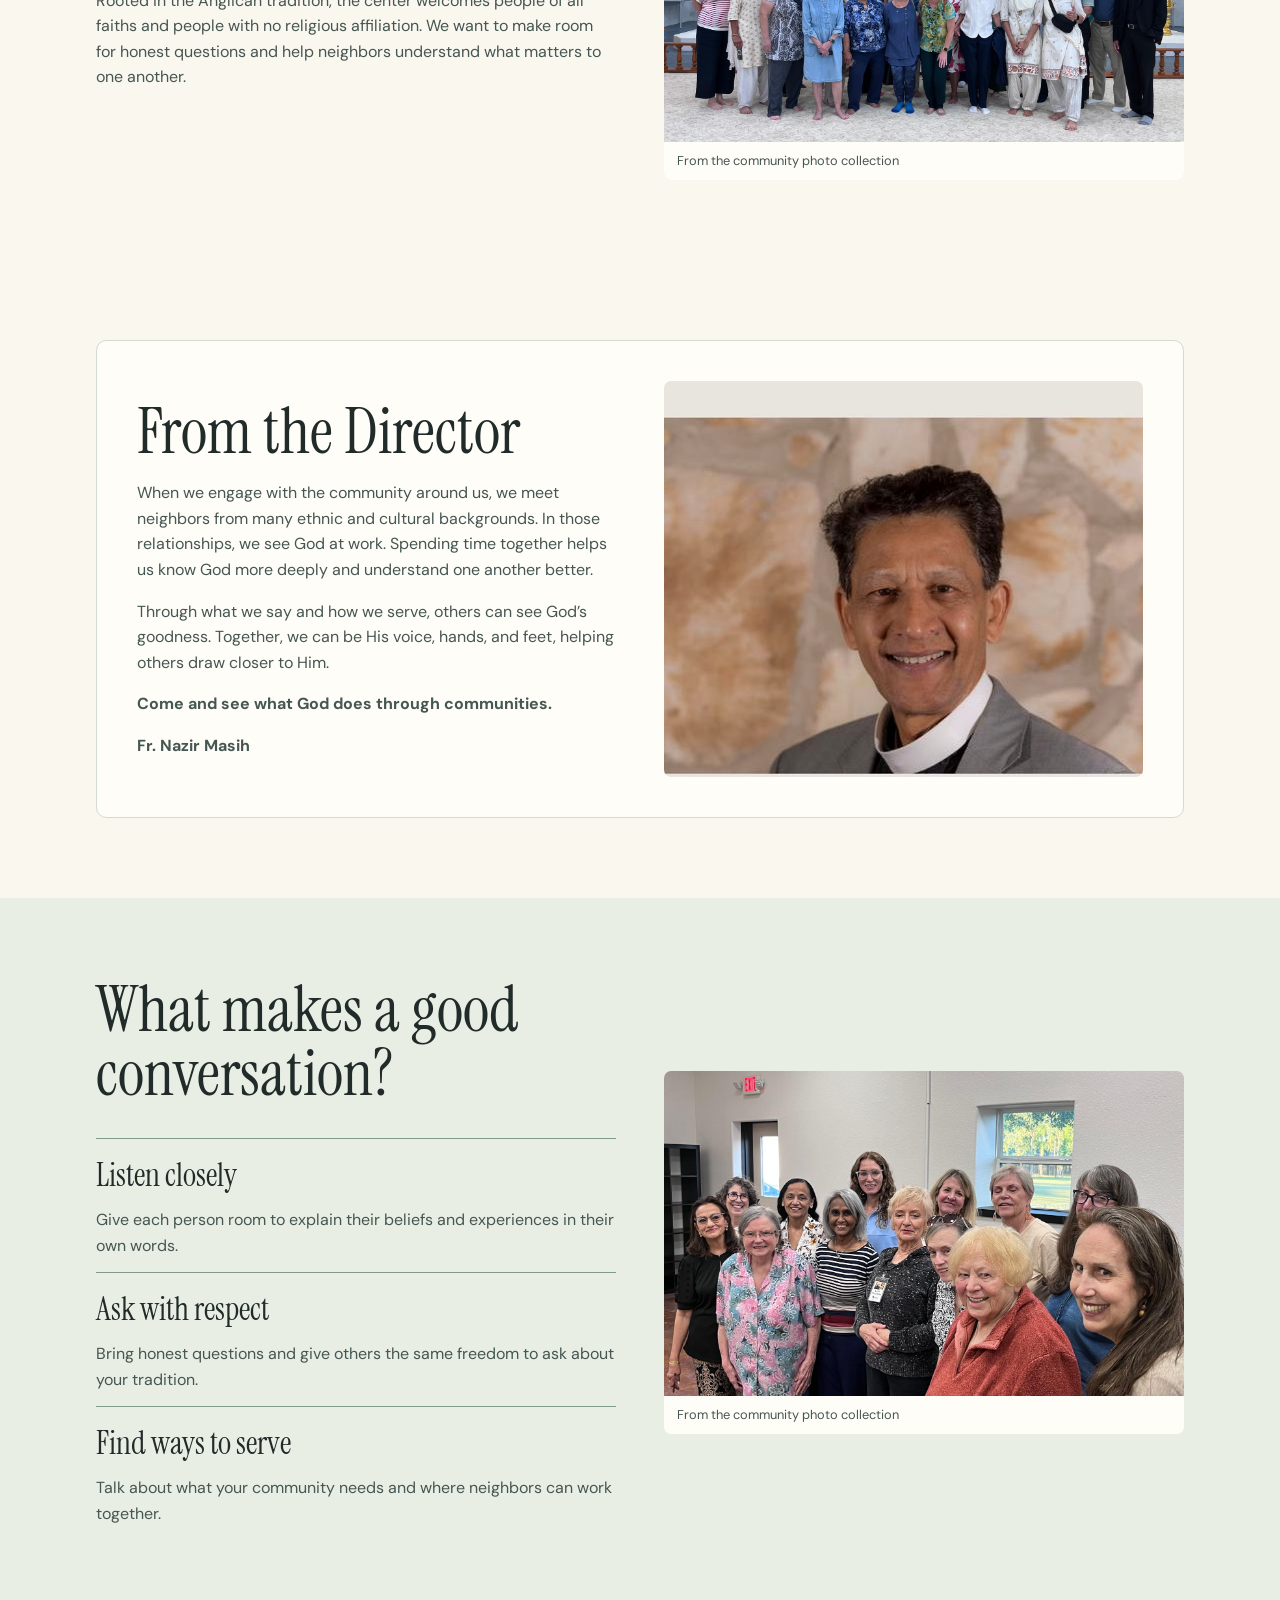
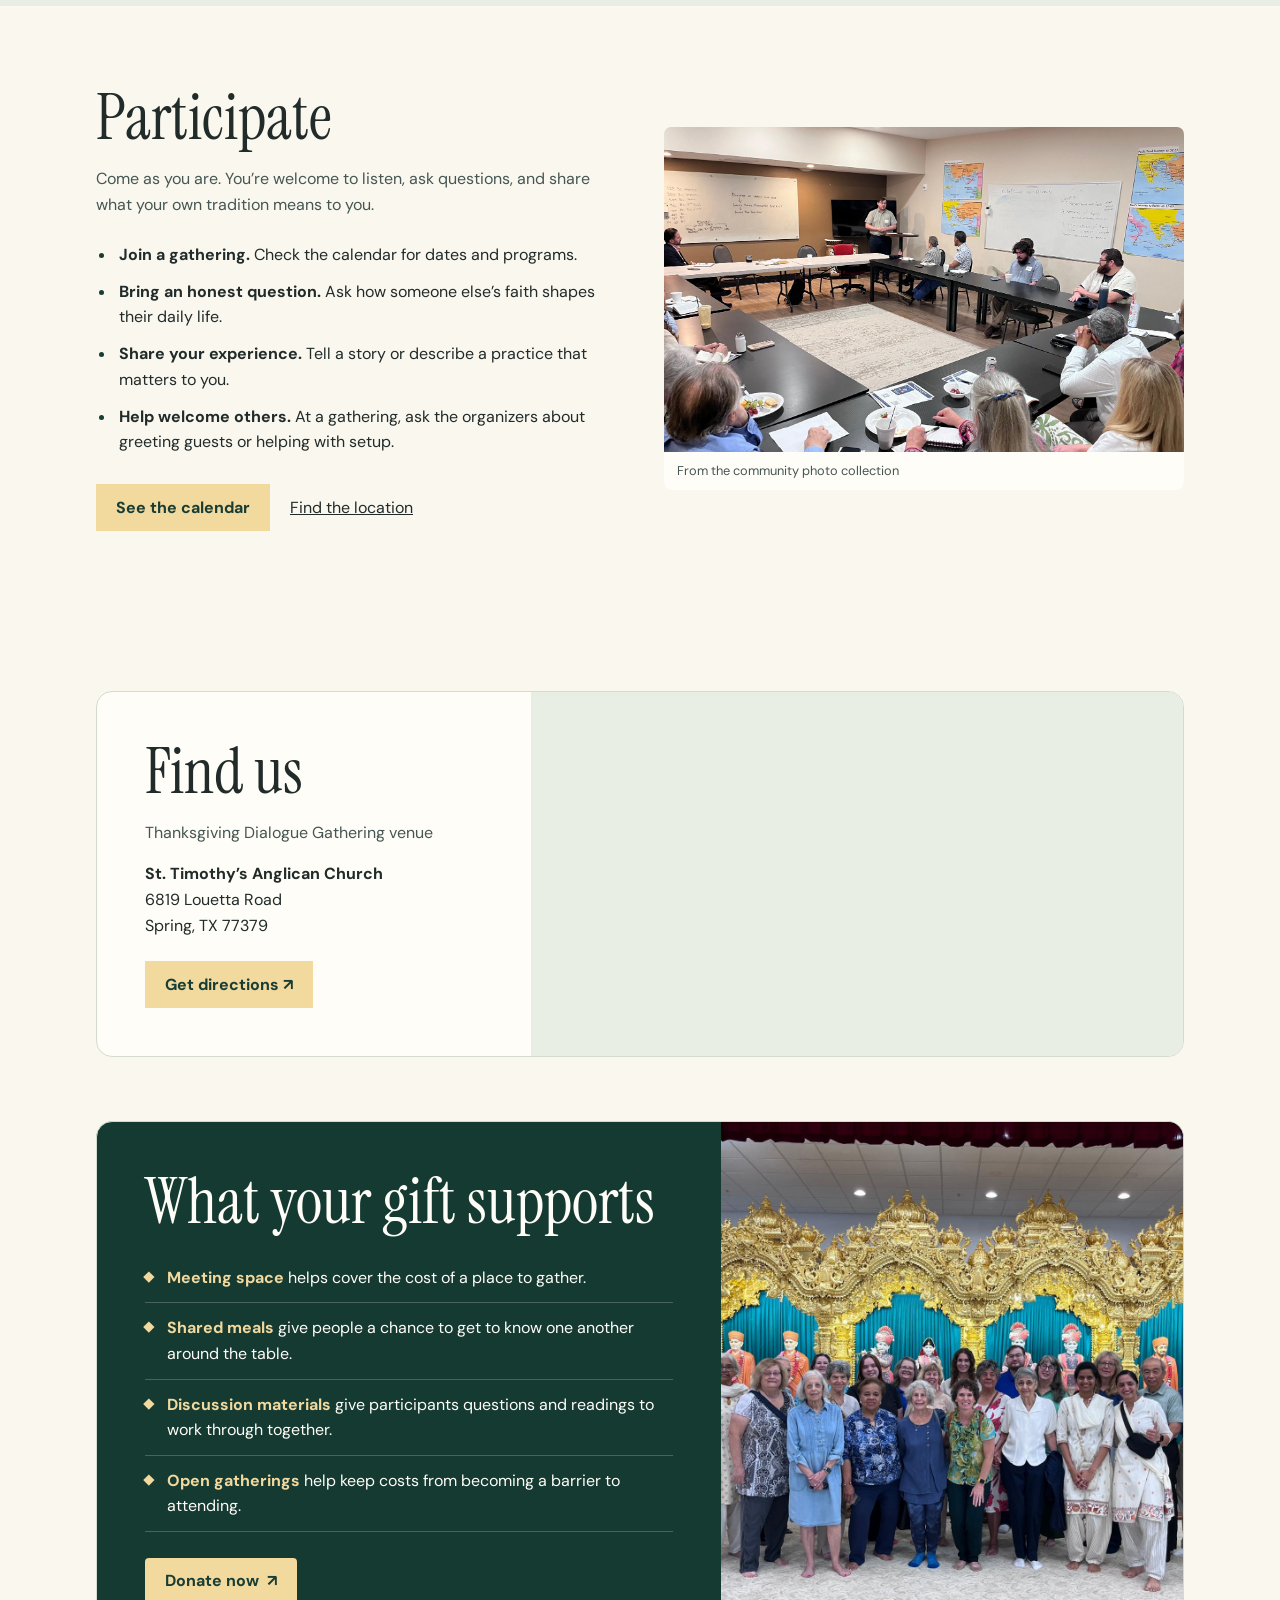
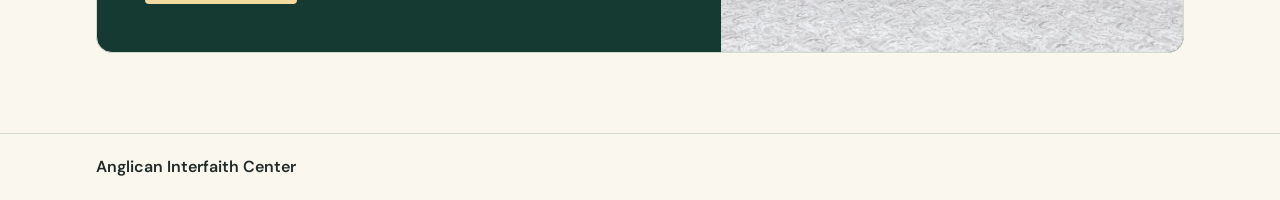
==== commit fe304249: "Add files via upload" ====
--- a/index.html
+++ b/index.html
@@ -5,7 +5,7 @@
   <meta name="viewport" content="width=device-width, initial-scale=1">
   <meta name="description" content="Anglican Interfaith Center is a place for people of different faiths to meet, listen, and learn from one another.">
   <title>Anglican Interfaith Center</title>
-  <link rel="stylesheet" href="./styles.css?v=13">
+  <link rel="stylesheet" href="./styles.css?v=15">
   <script src="./slideshow.js?v=2" defer></script>
 </head>
 <body>
@@ -89,29 +89,42 @@
     </div><figure class="feature-photo "><img src="./WhatsApp%20Image%202026-11-13%20at%208.54.29%20PM%20%283%29.jpeg" alt="A scene from the center’s community photo collection" loading="lazy" decoding="async"><figcaption>From the community photo collection</figcaption></figure></div></section>
     <section class="wrap section" id="participate" aria-labelledby="participate-title"><div class="section-visual"><div>
       <h2 id="participate-title">Participate</h2>
-      <p>Check back for gathering dates and contact information.</p>
+      <p>Come as you are. You’re welcome to listen, ask questions, and share what your own tradition means to you.</p>
+      <ul class="participate-list">
+        <li><strong>Join a gathering.</strong> Check the calendar for dates and programs.</li>
+        <li><strong>Bring an honest question.</strong> Ask how someone else’s faith shapes their daily life.</li>
+        <li><strong>Share your experience.</strong> Tell a story or describe a practice that matters to you.</li>
+        <li><strong>Help welcome others.</strong> At a gathering, ask the organizers about greeting guests or helping with setup.</li>
+      </ul>
+      <div class="participate-actions"><a class="button" href="./calendar.html">See the calendar</a><a href="#location">Find the location</a></div>
     </div><figure class="feature-photo "><img src="./WhatsApp%20Image%202026-11-13%20at%208.56.56%20PM%20%281%29.jpeg" alt="A scene from the center’s community photo collection" loading="lazy" decoding="async"><figcaption>From the community photo collection</figcaption></figure></div></section>
   
-    <section class="wrap section" id="location" aria-labelledby="location-title">
-      <div class="location-panel">
-        <div>
-          <h2 id="location-title">Location</h2>
-          <p>Thanksgiving Dialogue Gathering venue</p>
-          <address><strong>St. Timothy’s Anglican Church</strong><br>6819 Louetta Road<br>Spring, TX 77379</address>
-        </div>
-        <a class="button" href="https://www.google.com/maps/search/?api=1&amp;query=St.+Timothy%E2%80%99s+Anglican+Church%2C+6819+Louetta+Road%2C+Spring%2C+TX+77379">Get directions <span aria-hidden="true">&#8599;</span></a>
-      </div>
-    </section>
-    <section class="wrap section" id="give" aria-labelledby="give-title">
-      <div class="giving-panel">
-        <div>
-          <h2 id="give-title">Why donations are needed</h2>
-          <p>Donations help cover the costs of hosting interfaith gatherings, including space, shared meals, and materials for discussion. They also help us keep gatherings open to people who might otherwise be unable to attend.</p>
-          <p>With this support, neighbors from different faiths have more opportunities to sit together, ask honest questions, and build relationships over time.</p>
-        </div>
-        <a class="button giving-button" href="https://subsplash.com/u/-KZCHBK/give?fund_id=c85ecf32-b2e1-410d-8f6b-1f85b94b3fec" target="_blank" rel="noopener noreferrer">Donate now <span aria-hidden="true">&#8599;</span></a>
-      </div>
-    </section>
+    <section class="wrap section visit-section" id="location" aria-labelledby="location-title">
+  <div class="visit-card">
+    <div class="visit-copy">
+      <h2 id="location-title">Find us</h2>
+      <p>Thanksgiving Dialogue Gathering venue</p>
+      <address><strong>St. Timothy’s Anglican Church</strong><br>6819 Louetta Road<br>Spring, TX 77379</address>
+      <a class="button" href="https://www.google.com/maps/dir/?api=1&amp;destination=6819+Louetta+Road%2C+Spring%2C+TX+77379">Get directions <span aria-hidden="true">&#8599;</span></a>
+    </div>
+    <iframe class="visit-map" title="Map of St. Timothy’s Anglican Church in Spring, Texas" src="https://maps.google.com/maps?q=6819+Louetta+Road%2C+Spring%2C+TX+77379&amp;output=embed" loading="lazy" referrerpolicy="no-referrer-when-downgrade"></iframe>
+  </div>
+</section>
+    <section class="wrap section support-section" id="give" aria-labelledby="give-title">
+  <div class="support-card">
+    <div class="support-copy">
+      <h2 id="give-title">What your gift supports</h2>
+      <ul class="giving-impact">
+        <li><strong>Meeting space</strong> helps cover the cost of a place to gather.</li>
+        <li><strong>Shared meals</strong> give people a chance to get to know one another around the table.</li>
+        <li><strong>Discussion materials</strong> give participants questions and readings to work through together.</li>
+        <li><strong>Open gatherings</strong> help keep costs from becoming a barrier to attending.</li>
+      </ul>
+      <a class="button giving-button" href="https://subsplash.com/u/-KZCHBK/give?fund_id=c85ecf32-b2e1-410d-8f6b-1f85b94b3fec" target="_blank" rel="noopener noreferrer">Donate now <span aria-hidden="true">&#8599;</span></a>
+    </div>
+    <figure class="support-photo"><img src="./WhatsApp%20Image%202026-11-13%20at%208.42.29%20PM.jpeg" alt="A group gathered for a community photo" loading="lazy" decoding="async"></figure>
+  </div>
+</section>
   </main>
   <footer class="site-footer">
     <div class="wrap">Anglican Interfaith Center</div>
--- a/styles.css
+++ b/styles.css
@@ -204,3 +204,27 @@
 .location-panel .button { justify-self:start; border-radius:.25rem; }
 #location { scroll-margin-top:1rem; }
 @media (min-width:49rem) { .location-panel { grid-template-columns:minmax(0,1fr) auto; } }
+
+.visit-section { padding-bottom:clamp(1rem,3vw,2rem); }
+.support-section { padding-top:clamp(1rem,3vw,2rem); }
+.visit-card,.support-card { display:grid; overflow:hidden; border-radius:1rem; border:1px solid var(--line); }
+.visit-card { background:var(--white); }
+.visit-copy,.support-copy { padding:clamp(1.5rem,4vw,3rem); }
+.visit-copy address { font-style:normal; margin-block:1rem 1.45rem; }
+.visit-map { display:block; width:100%; min-height:19rem; height:100%; border:0; background:#e9eee5; }
+.support-card { background:#153a32; color:#fffdf7; }
+.giving-impact { list-style:none; padding:0; margin:1.2rem 0 1.6rem; }
+.giving-impact li { position:relative; padding:.75rem 0 .75rem 1.35rem; border-bottom:1px solid #ffffff35; }
+.giving-impact li::before { content:""; position:absolute; left:0; top:1.25rem; background:#f2d99e; width:.48rem; height:.48rem; transform:rotate(45deg); }
+.giving-impact strong { color:#f2d99e; }
+.support-photo { margin:0; background:#284d42; }
+.support-photo img { display:block; width:100%; height:100%; min-height:0; aspect-ratio:3/2; object-fit:cover; object-position:center; }
+@media (min-width:49rem) {
+  .visit-card { grid-template-columns:minmax(0,.8fr) minmax(0,1.2fr); }
+  .support-card { grid-template-columns:minmax(0,1.15fr) minmax(0,.85fr); }
+}
+
+.participate-list { padding-left:1.25rem; margin:1.2rem 0 1.5rem; }
+.participate-list li { padding:.35rem 0 .35rem .2rem; }
+.participate-list li::marker { color:var(--green); }
+.participate-actions { display:flex; flex-wrap:wrap; align-items:center; gap:.8rem 1.25rem; }
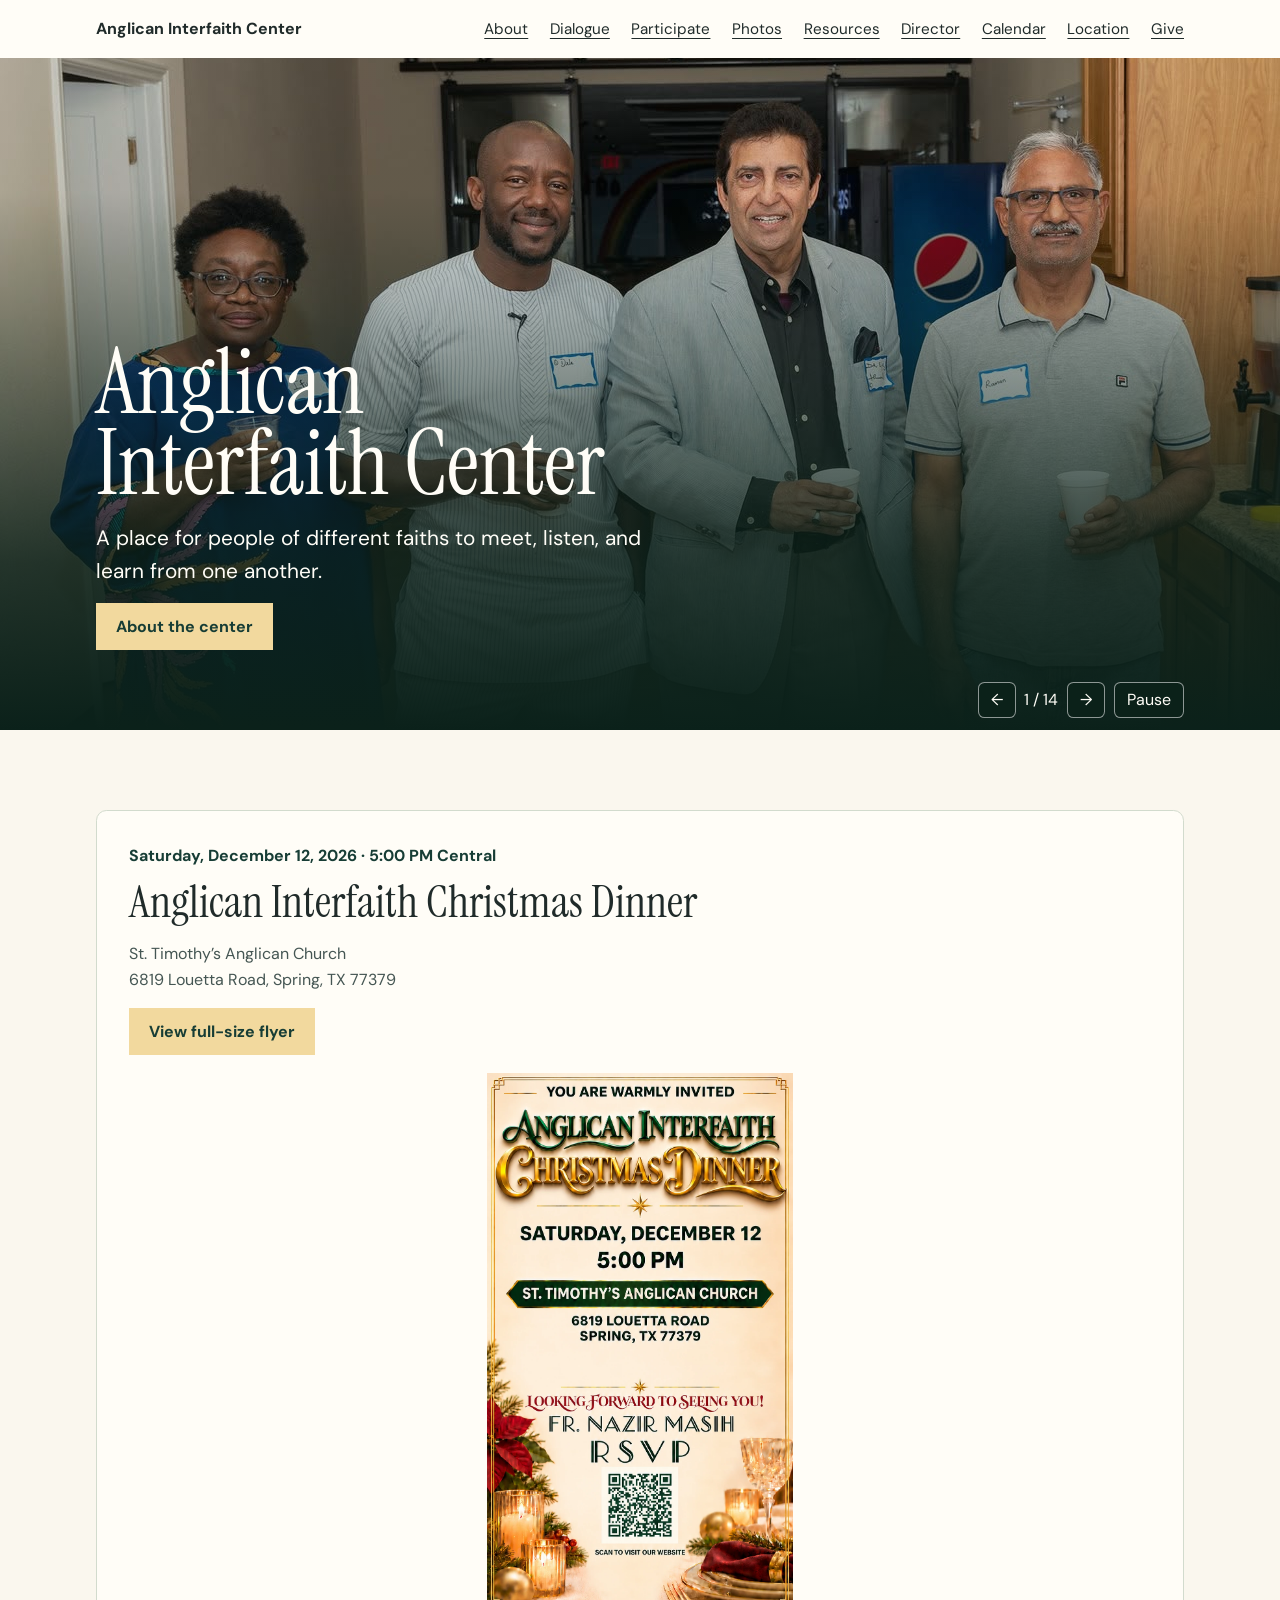
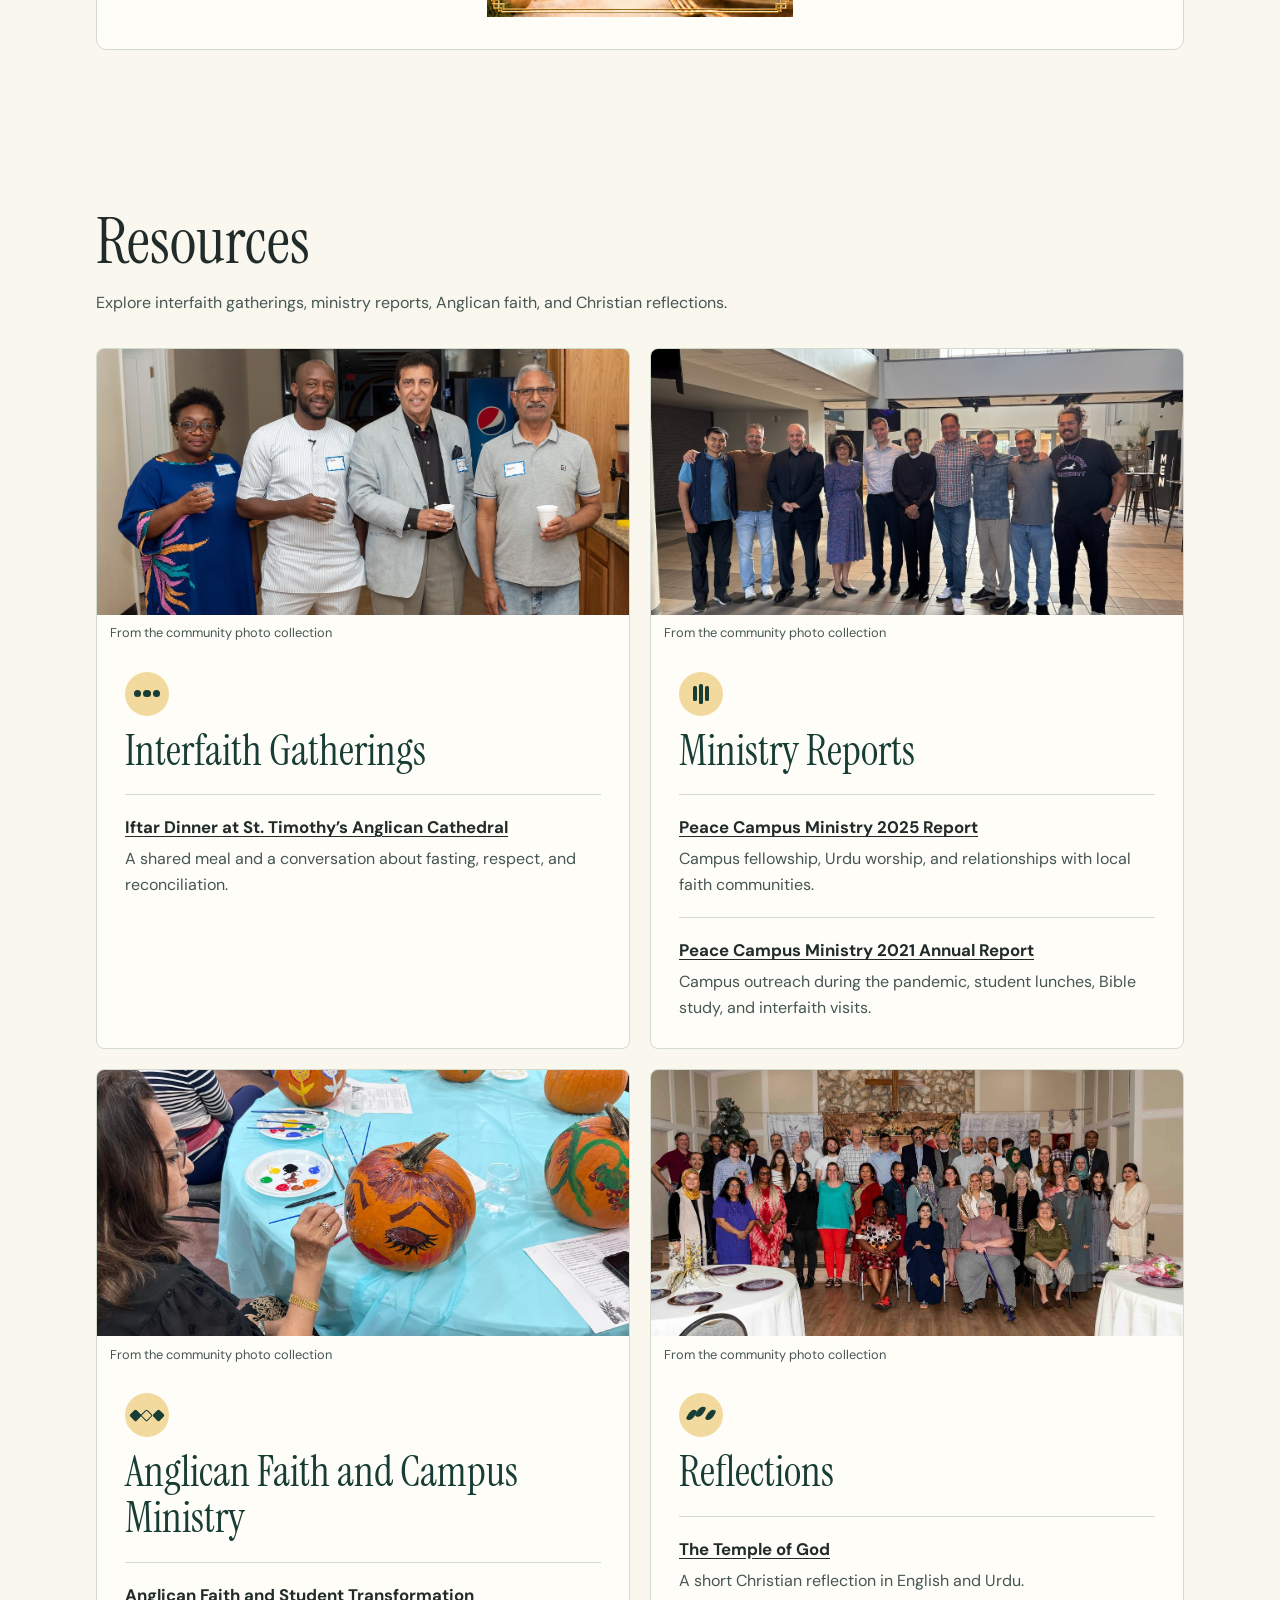
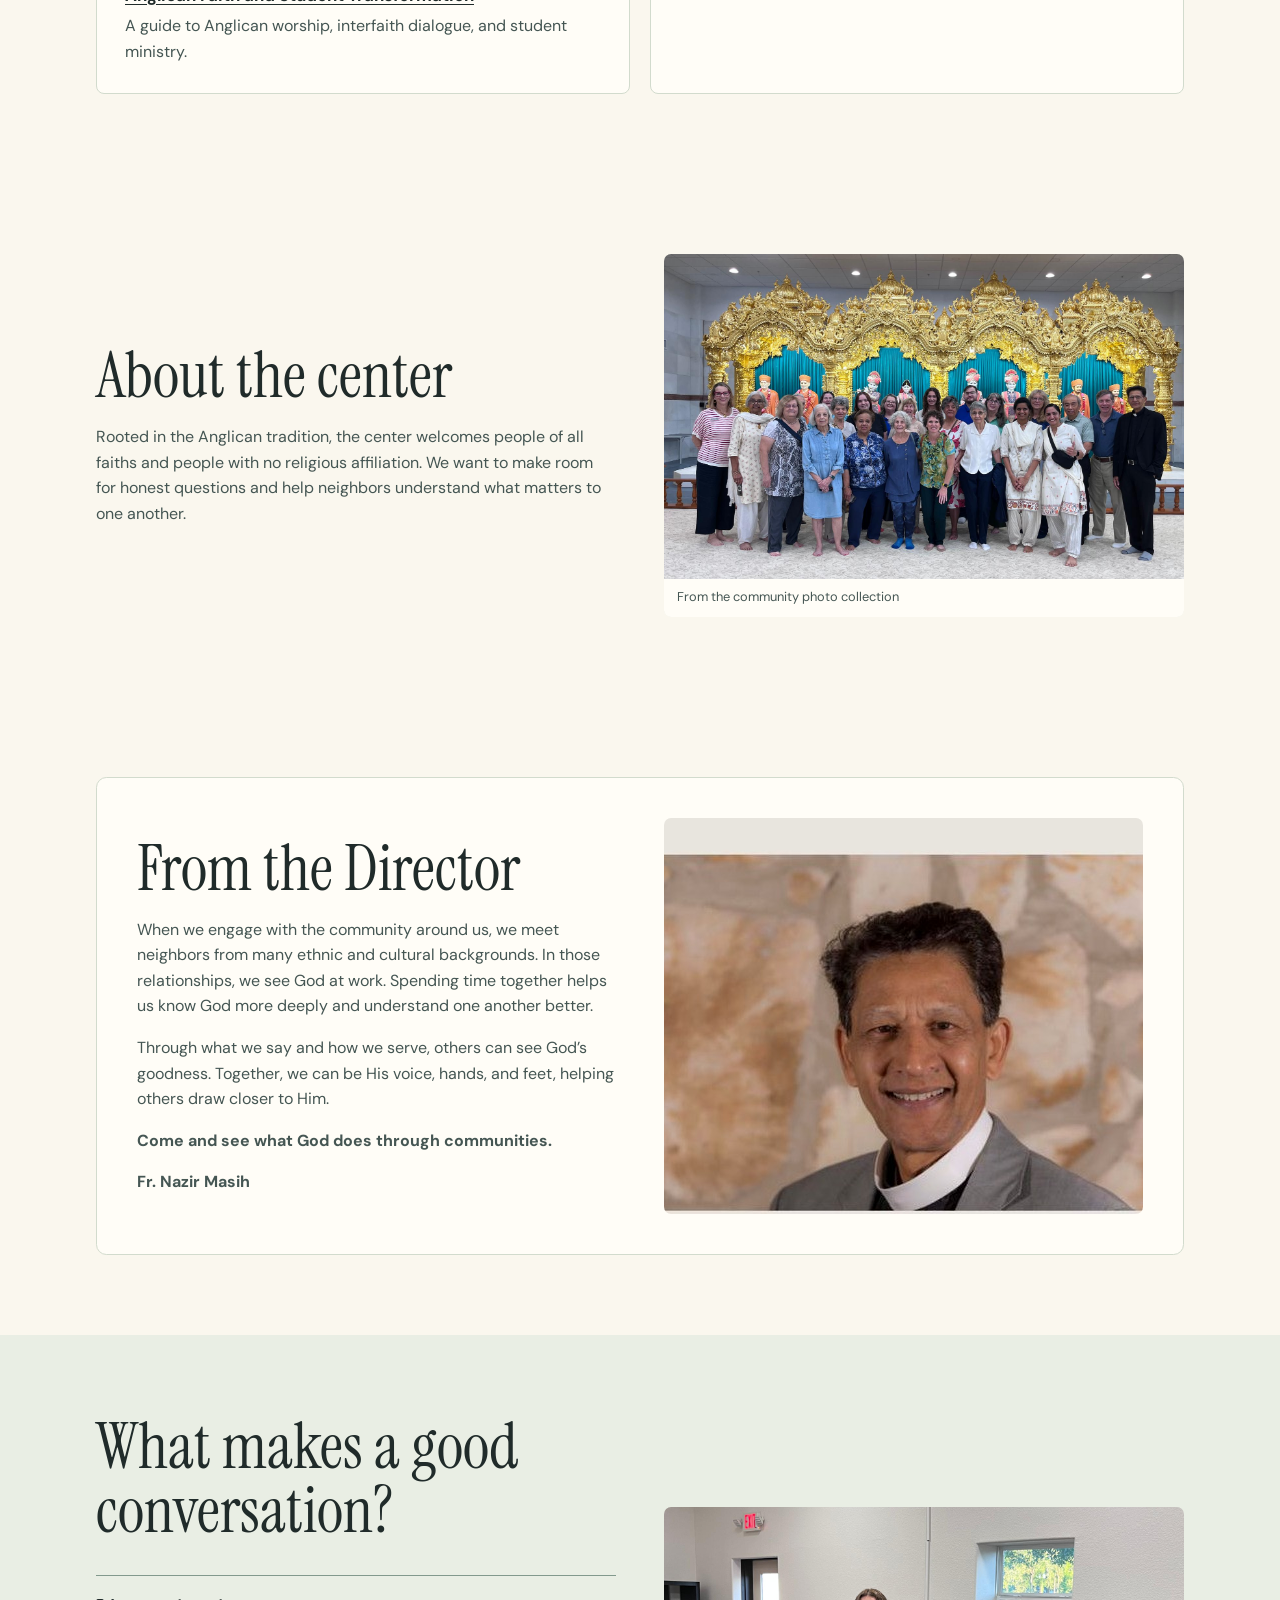
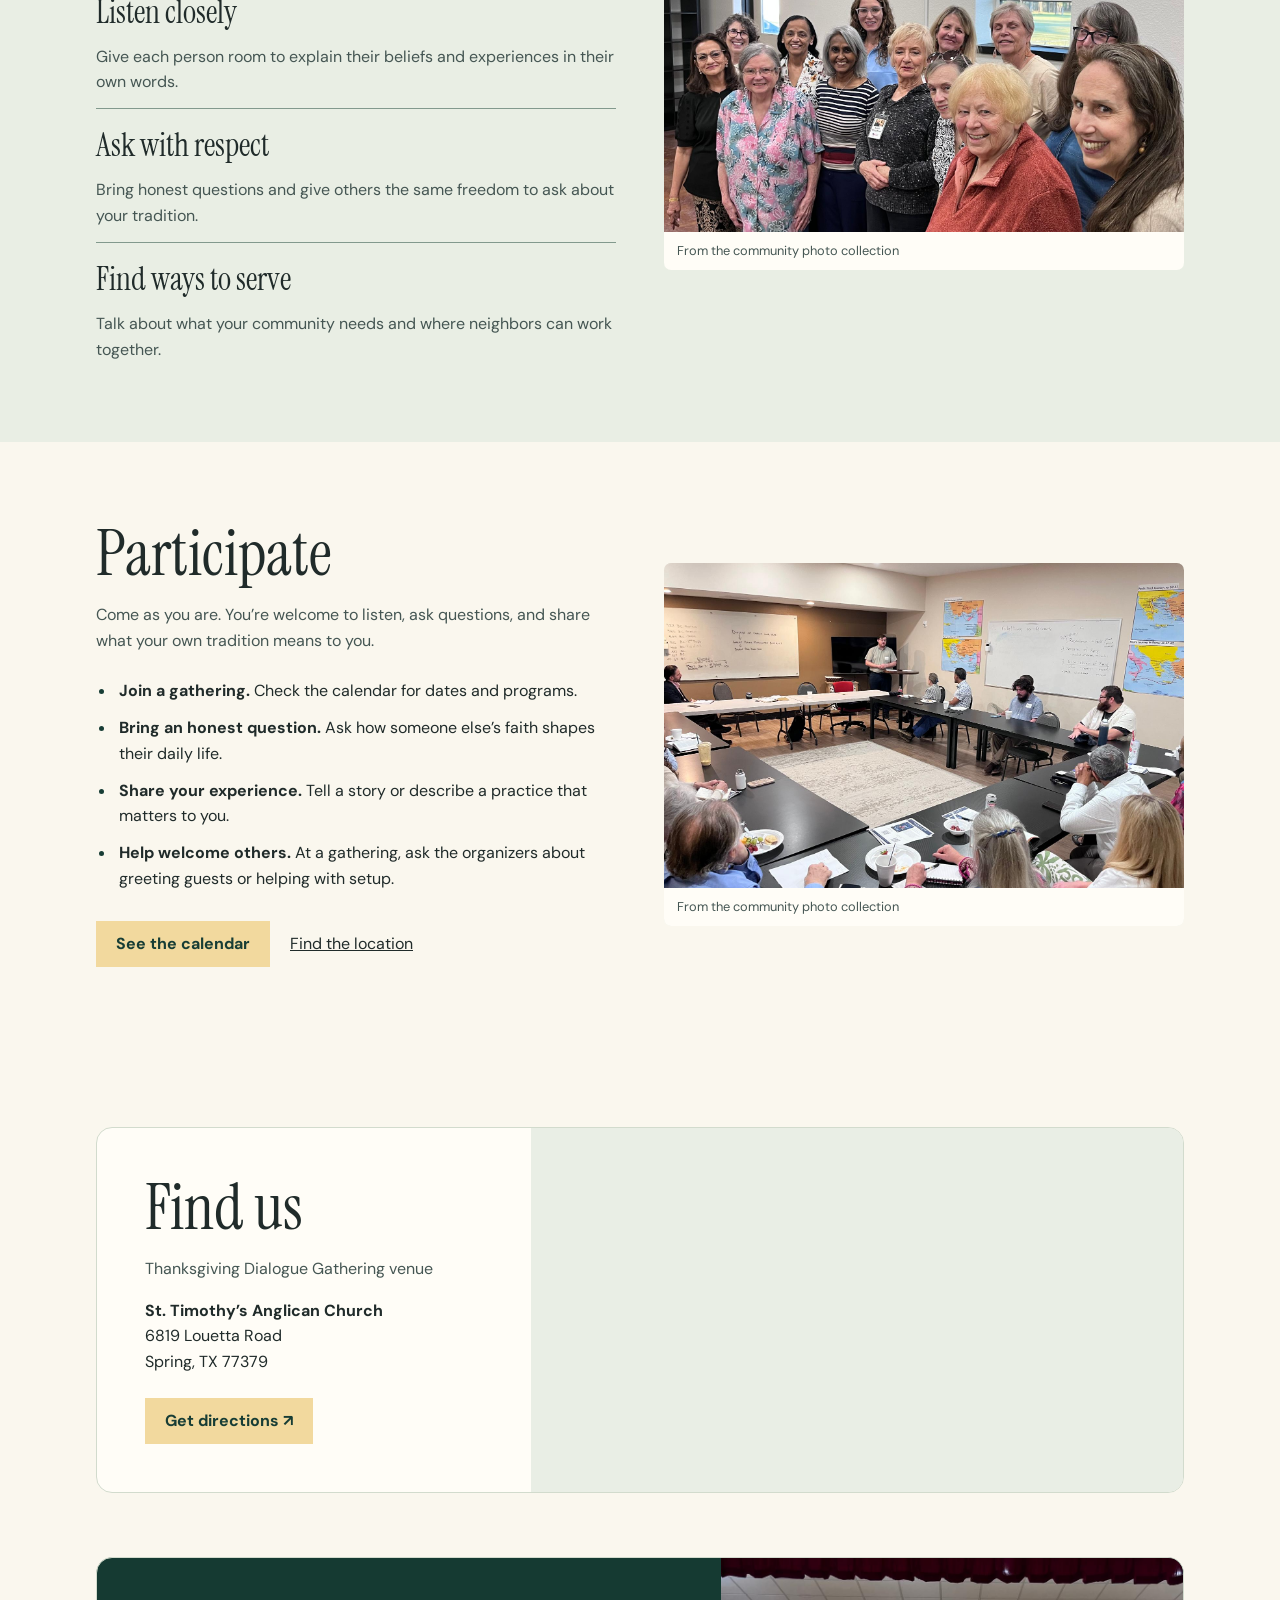
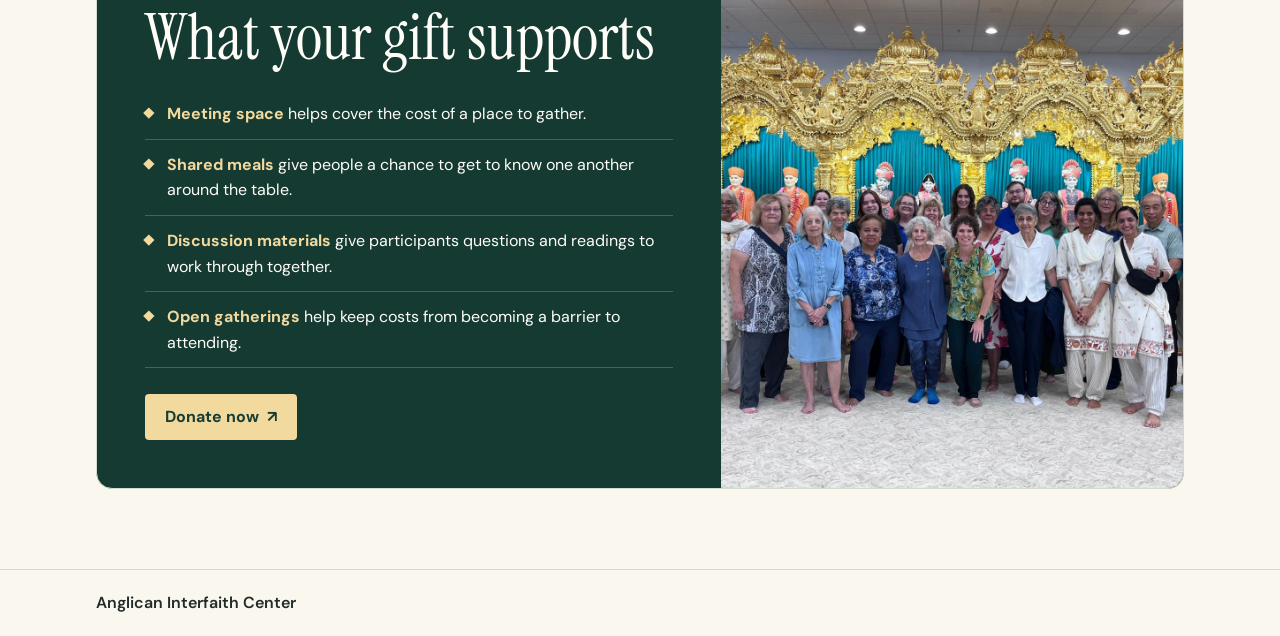
==== commit 0f2743e9: "Add files via upload" ====
--- a/index.html
+++ b/index.html
@@ -29,15 +29,17 @@
 <button type="button" class="banner-toggle">Pause</button>
 </div></section>
 
-    <section class="wrap section" aria-labelledby="featured-event"><div class="event-card event-with-photo event-featured"><div class="event-copy">
-<div class="event-date-line"><span class="event-date-tile" aria-hidden="true"><span>NOV</span><strong>14</strong></span><p class="event-date"><time datetime="2026-11-14T17:00:00-06:00">Saturday, November 14, 2026<br>5:00 PM Central</time></p></div>
-<h2 id="featured-event">Thanksgiving Dialogue Gathering</h2>
-<p class="event-theme"><strong>What Do We Mean by God?</strong></p><p>St. Timothy’s Anglican Church · Spring, Texas</p>
-<a class="button" href="./thanksgiving-dialogue.html">Read the program</a> <a class="event-calendar-link" href="./calendar.html">View calendar</a>
-</div><div class="thanksgiving-art" aria-hidden="true">
-  <div class="dialogue-emblem"><span></span><span></span><span></span></div>
-  <div class="poster-title">What Do We<br>Mean by God?</div>
-</div></div></section>
+    <section class="wrap section" aria-label="Featured event">
+<article class="event-card event-with-photo" id="christmas-dinner">
+  <div class="event-copy">
+    <p class="event-date"><time datetime="2026-12-12T17:00:00-06:00">Saturday, December 12, 2026 · 5:00 PM Central</time></p>
+    <h2>Anglican Interfaith Christmas Dinner</h2>
+    <p>St. Timothy’s Anglican Church<br>6819 Louetta Road, Spring, TX 77379</p>
+    <a class="button" href="./christmas-dinner.webp">View full-size flyer</a>
+  </div>
+  <a href="./christmas-dinner.webp" aria-label="Open the full-size Christmas dinner flyer"><img src="./christmas-dinner.webp" width="941" height="1672" loading="lazy" alt="Anglican Interfaith Christmas Dinner invitation from Fr. Nazir Masih" style="display:block;width:100%;height:auto;max-height:34rem;object-fit:contain"></a>
+</article>
+</section>
 <section class="wrap section" id="resources" aria-labelledby="resources-title"><h2 id="resources-title">Resources</h2><p>Explore interfaith gatherings, ministry reports, Anglican faith, and Christian reflections.</p><div class="resource-grid">
       <section class="resource-card resource-visual"><figure class="feature-photo "><img src="./WhatsApp%20Image%202026-11-13%20at%208.32.36%20PM.jpeg" alt="A scene from the center’s community photo collection" loading="lazy" decoding="async"><figcaption>From the community photo collection</figcaption></figure><div class="resource-card-body"><span class="motif motif-gather" aria-hidden="true"><i></i><i></i><i></i></span><h2>Interfaith Gatherings</h2>
         <div class="resource-entry"><h3><a href="./iftar.html">Iftar Dinner at St. Timothy’s Anglican Cathedral</a></h3><p>A shared meal and a conversation about fasting, respect, and reconciliation.</p></div>
@@ -131,6 +133,3 @@
   </footer>
 </body>
 </html>
-
-
-
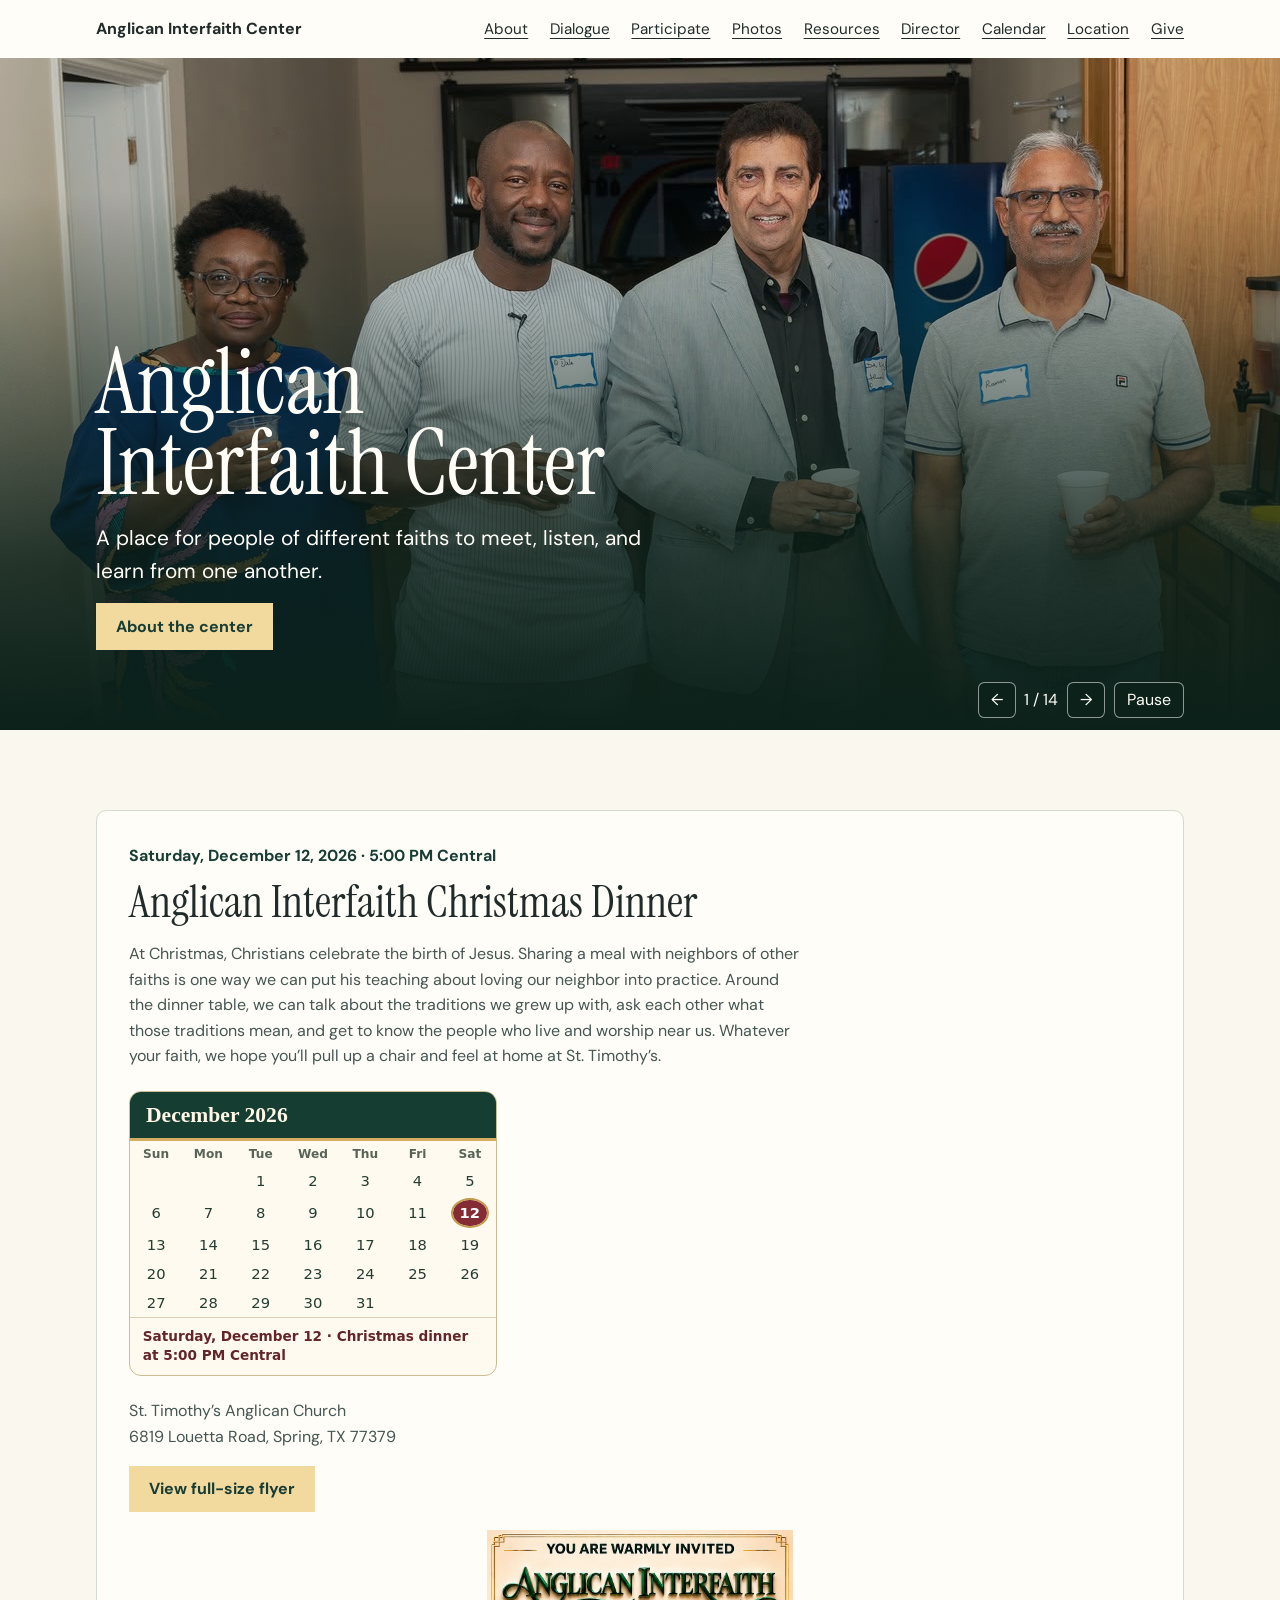
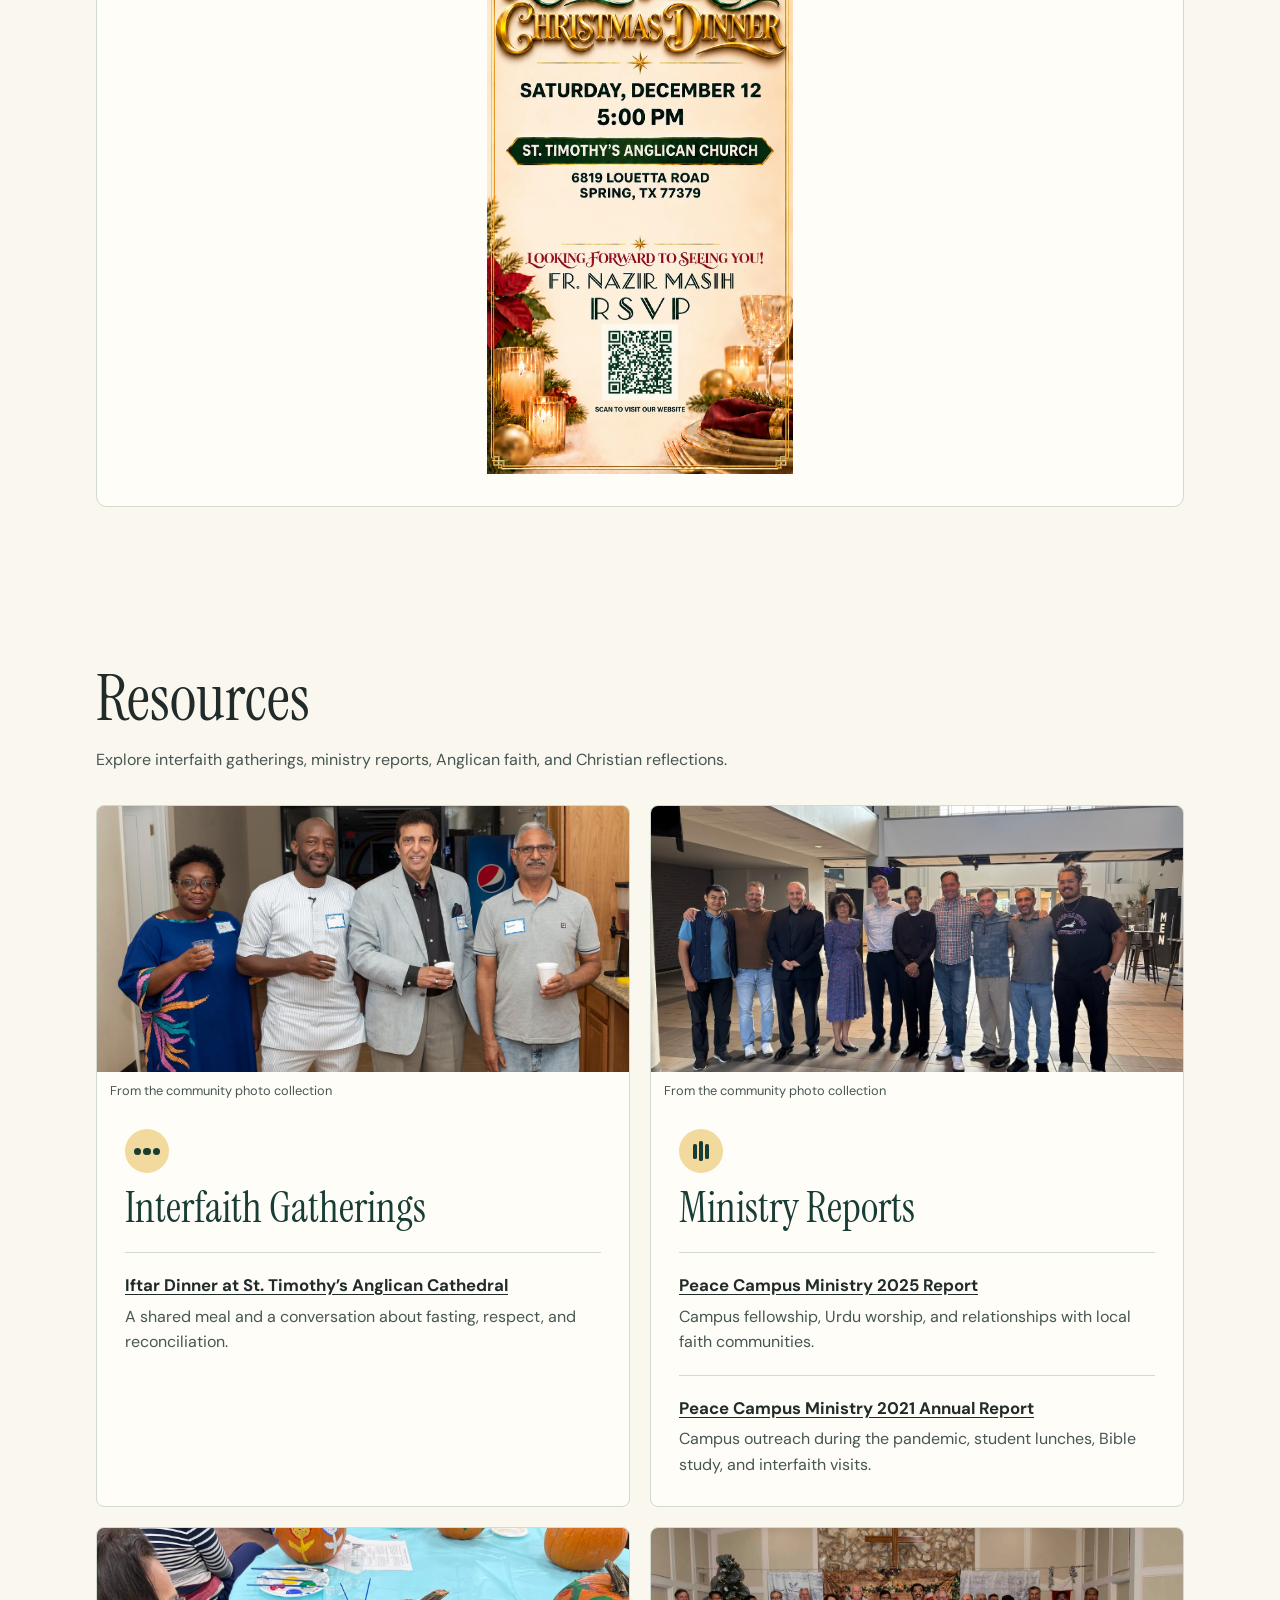
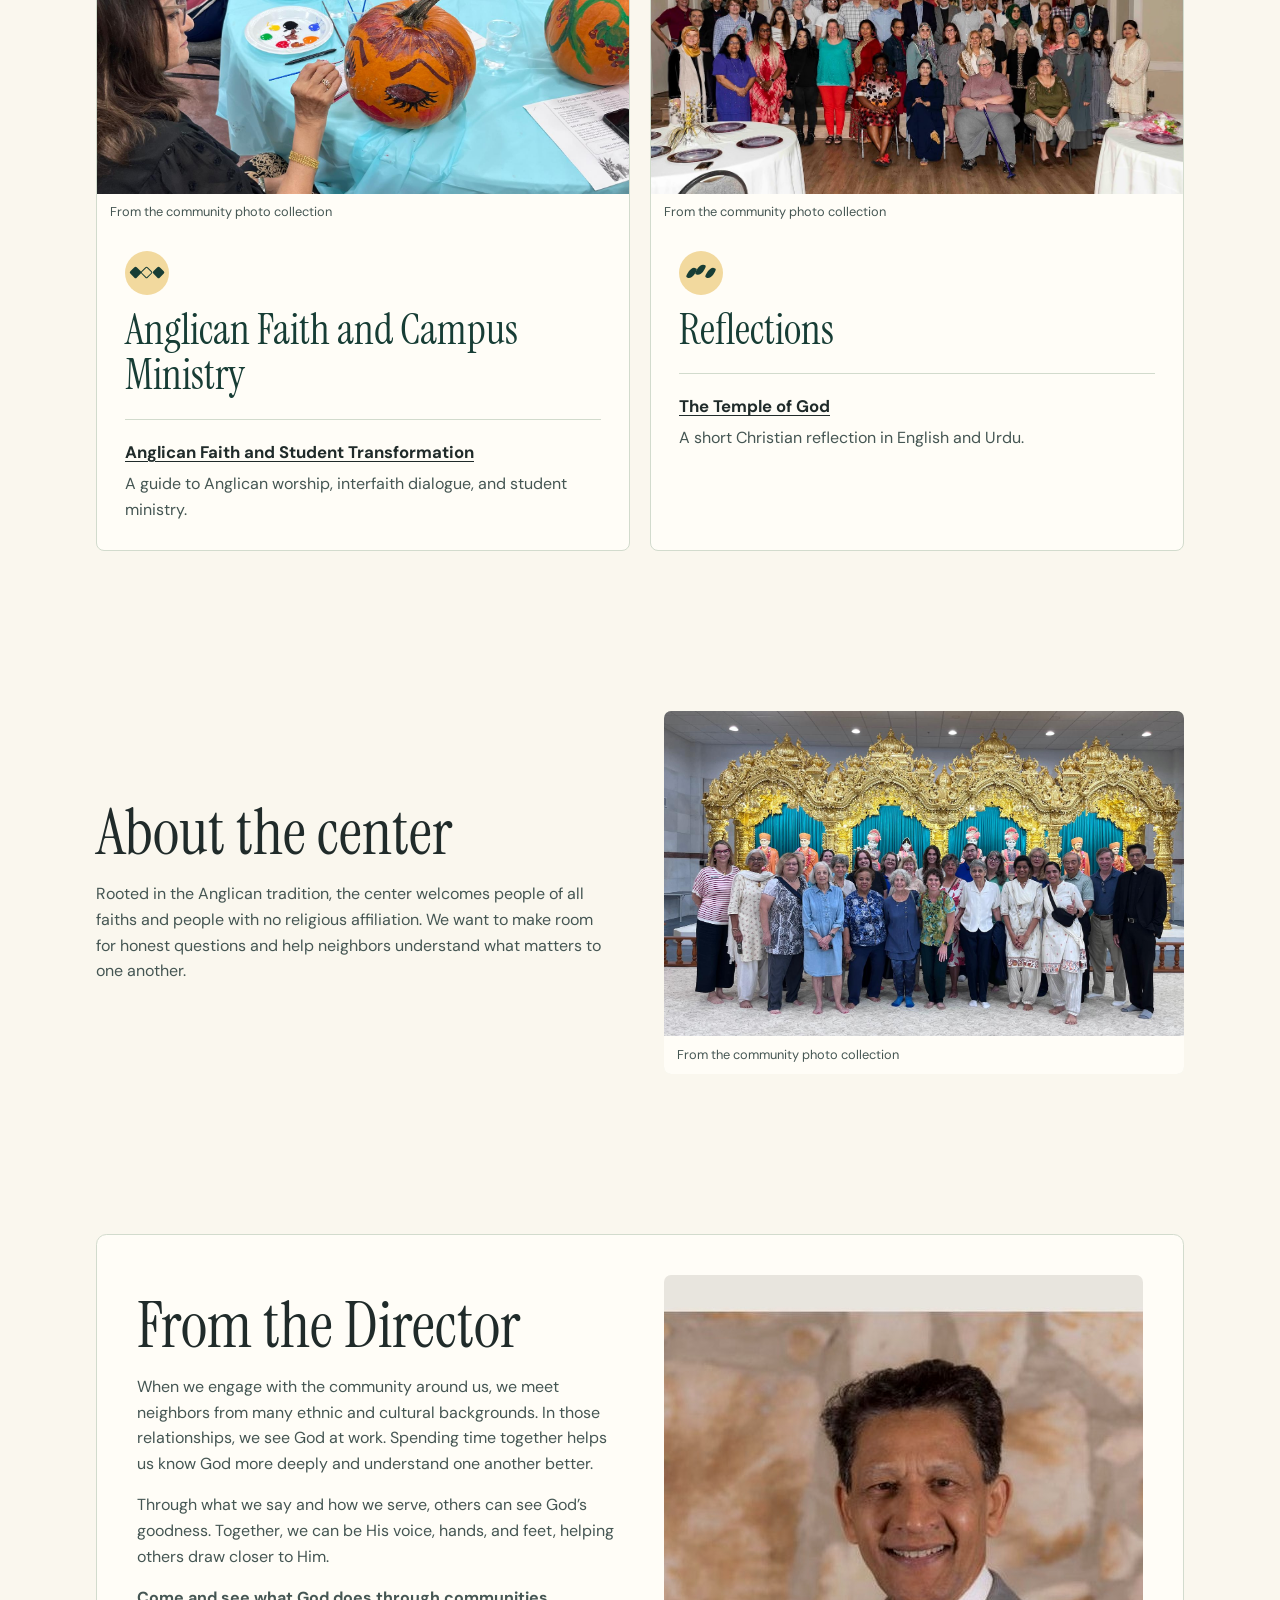
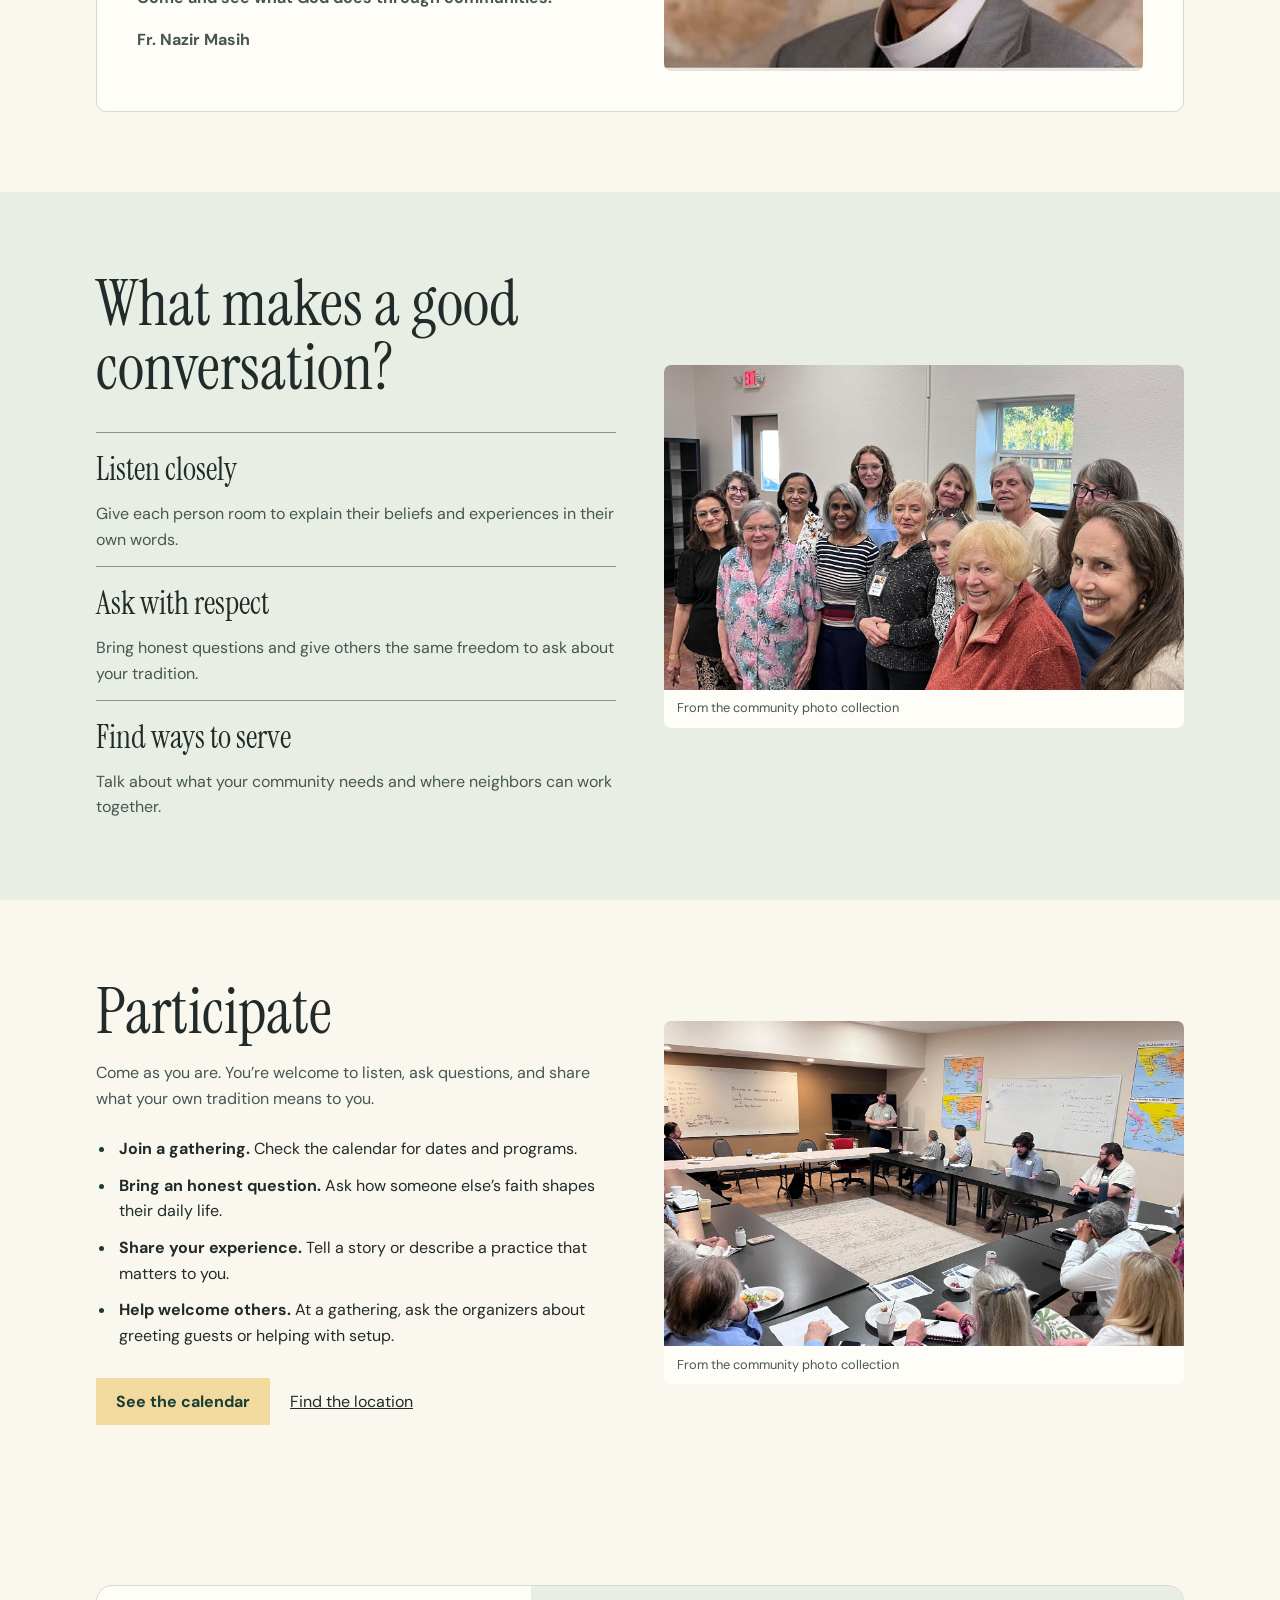
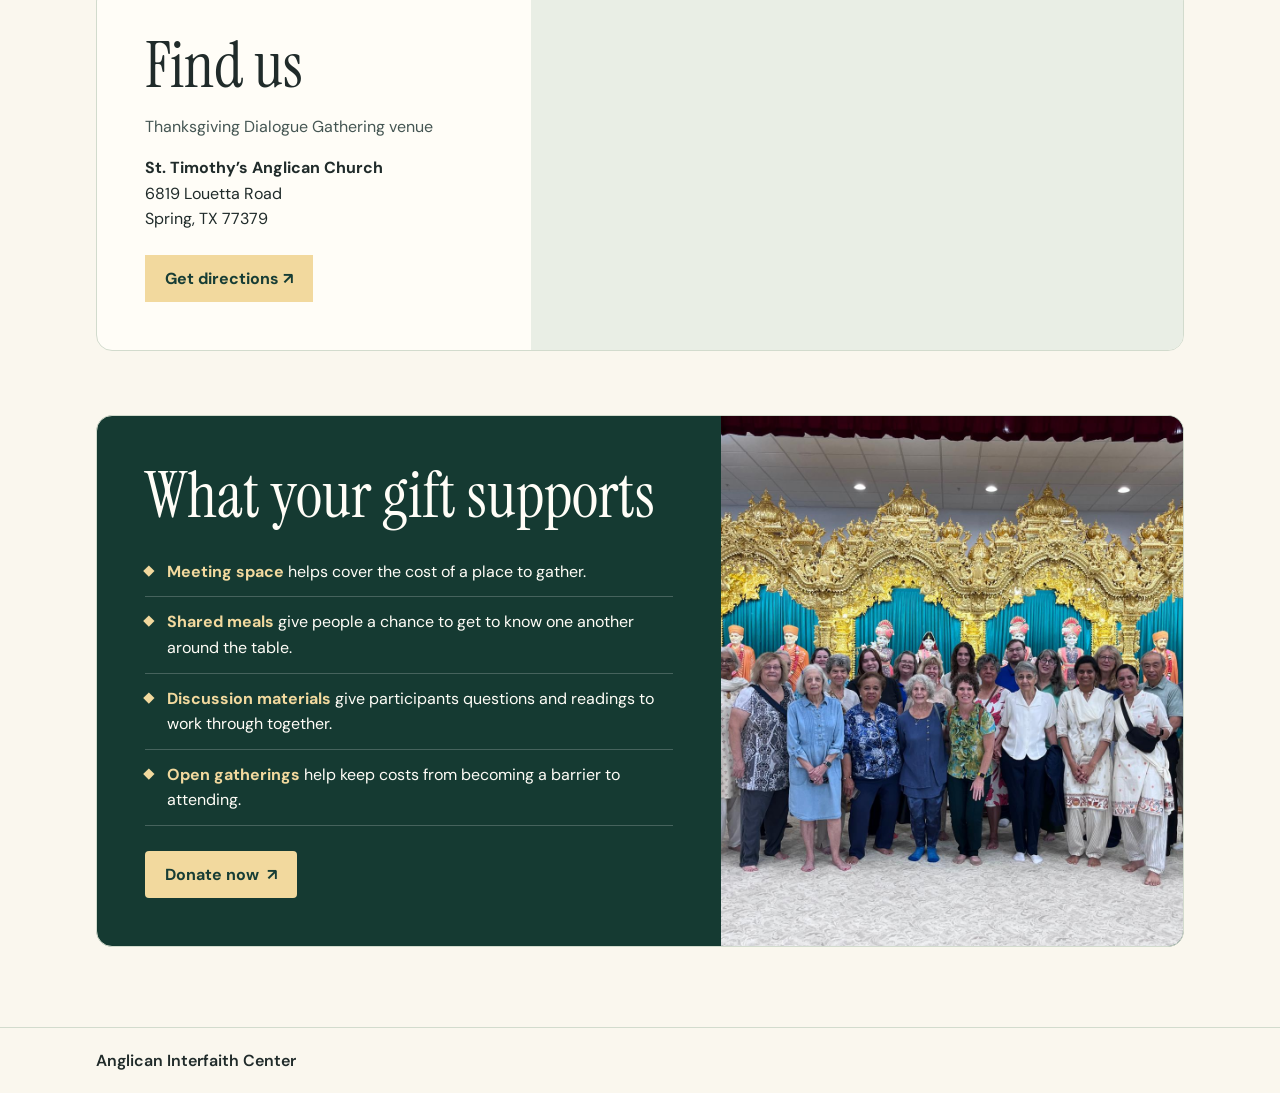
==== commit fe8c15f9: "Add files via upload" ====
--- a/index.html
+++ b/index.html
@@ -7,6 +7,7 @@
   <title>Anglican Interfaith Center</title>
   <link rel="stylesheet" href="./styles.css?v=15">
   <script src="./slideshow.js?v=2" defer></script>
+<style>.dinner-month{margin:1.4rem 0;width:min(100%,23rem);overflow:hidden;border:1px solid #cdbc93;border-radius:12px;background:#fffaf0;color:#243d32}.dinner-month table{width:100%;table-layout:fixed;border-collapse:collapse;text-align:center;font:normal .92rem/1.35 system-ui,sans-serif}.dinner-month caption{background:#153d32;color:#fff8e6;text-align:left;padding:.65rem 1rem;font:600 1.35rem Georgia,serif;border-bottom:3px solid #d4ac62}.dinner-month th,.dinner-month td{border:0;padding:.28rem 0;text-align:center}.dinner-month th{font-size:.76rem;color:#596459}.dinner-month strong{display:inline-block;padding:.2rem .42rem;border-radius:50%;background:#842b34;color:white;outline:2px solid #c49b4c}.dinner-month figcaption{padding:.6rem .8rem;border-top:1px solid #dbceb2;color:#63252a;font:600 .85rem/1.4 system-ui,sans-serif}</style>
 </head>
 <body>
   <a class="skip" href="#main">Skip to content</a>
@@ -34,6 +35,14 @@
   <div class="event-copy">
     <p class="event-date"><time datetime="2026-12-12T17:00:00-06:00">Saturday, December 12, 2026 · 5:00 PM Central</time></p>
     <h2>Anglican Interfaith Christmas Dinner</h2>
+    <p>At Christmas, Christians celebrate the birth of Jesus. Sharing a meal with neighbors of other faiths is one way we can put his teaching about loving our neighbor into practice. Around the dinner table, we can talk about the traditions we grew up with, ask each other what those traditions mean, and get to know the people who live and worship near us. Whatever your faith, we hope you’ll pull up a chair and feel at home at St. Timothy’s.</p>
+    <figure class="dinner-month"><table><caption>December 2026</caption><thead><tr><th scope="col">Sun</th><th scope="col">Mon</th><th scope="col">Tue</th><th scope="col">Wed</th><th scope="col">Thu</th><th scope="col">Fri</th><th scope="col">Sat</th></tr></thead><tbody>
+<tr><td></td><td></td><td>1</td><td>2</td><td>3</td><td>4</td><td>5</td></tr>
+<tr><td>6</td><td>7</td><td>8</td><td>9</td><td>10</td><td>11</td><td><strong aria-label="December 12, Christmas dinner">12</strong></td></tr>
+<tr><td>13</td><td>14</td><td>15</td><td>16</td><td>17</td><td>18</td><td>19</td></tr>
+<tr><td>20</td><td>21</td><td>22</td><td>23</td><td>24</td><td>25</td><td>26</td></tr>
+<tr><td>27</td><td>28</td><td>29</td><td>30</td><td>31</td><td></td><td></td></tr>
+</tbody></table><figcaption>Saturday, December 12 · Christmas dinner at 5:00 PM Central</figcaption></figure>
     <p>St. Timothy’s Anglican Church<br>6819 Louetta Road, Spring, TX 77379</p>
     <a class="button" href="./christmas-dinner.webp">View full-size flyer</a>
   </div>
@@ -133,3 +142,4 @@
   </footer>
 </body>
 </html>
+
